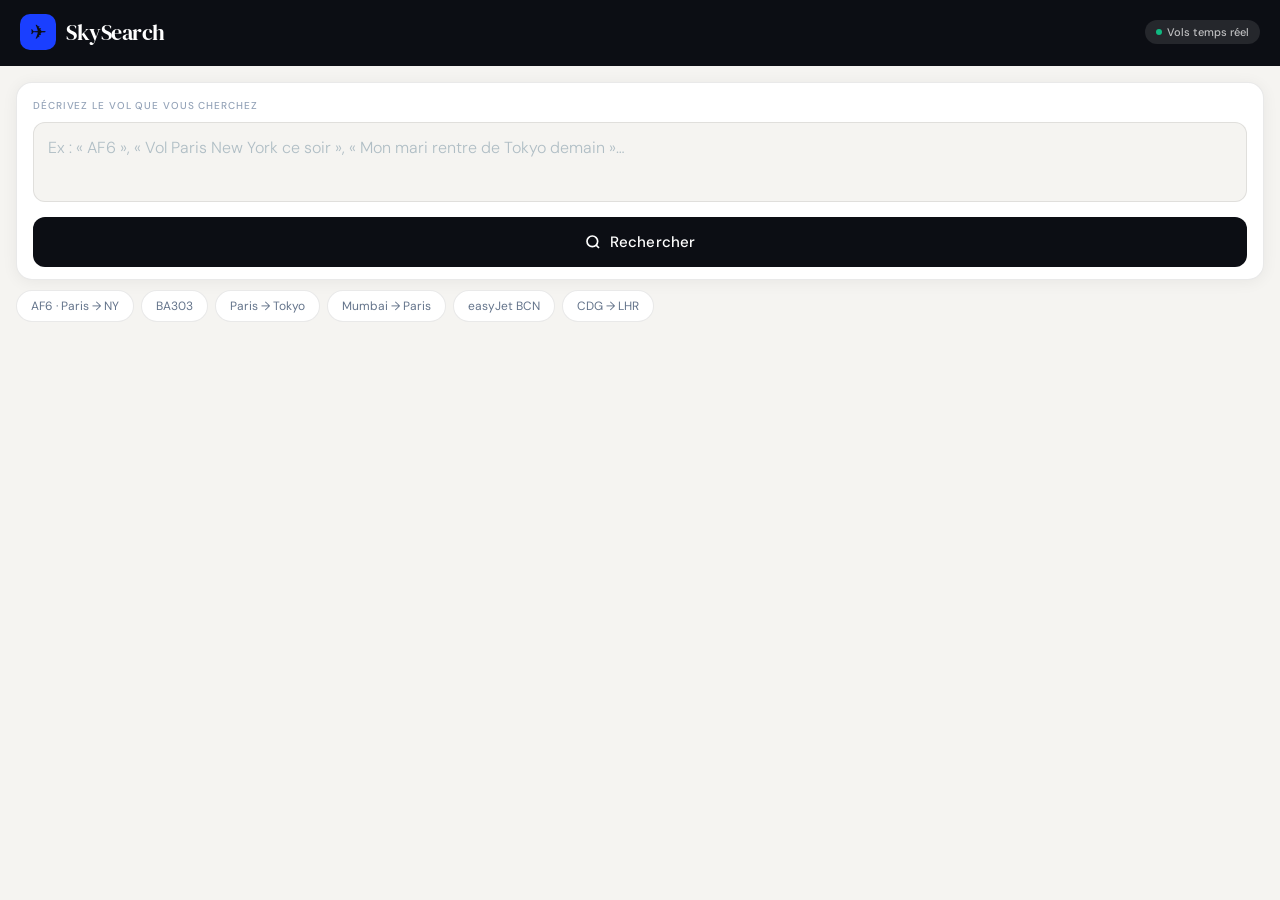
==== index.html @ fedf4dae "Add files via upload" ====
<!DOCTYPE html>
<html lang="fr">
<head>
<meta charset="UTF-8">
<meta name="viewport" content="width=device-width, initial-scale=1.0, viewport-fit=cover, user-scalable=no">
<title>SkySearch</title>

<!-- PWA Meta Tags iOS -->
<meta name="apple-mobile-web-app-capable" content="yes">
<meta name="apple-mobile-web-app-status-bar-style" content="black-translucent">
<meta name="apple-mobile-web-app-title" content="SkySearch">
<meta name="theme-color" content="#0c0e14">
<link rel="manifest" href="manifest.json">

<!-- iOS Icons -->
<link rel="apple-touch-icon" href="icon-192.svg">
<link rel="apple-touch-icon" sizes="180x180" href="icon-192.svg">

<link href="https://fonts.googleapis.com/css2?family=DM+Serif+Display:ital@0;1&family=DM+Sans:wght@300;400;500&display=swap" rel="stylesheet">

<style>
:root {
  --ink: #0c0e14;
  --surface: #f5f4f1;
  --white: #ffffff;
  --card: #ffffff;
  --accent: #1a3fff;
  --accent-light: #e8edff;
  --gold: #d97706;
  --gold-light: #fffbeb;
  --green: #059669;
  --green-light: #ecfdf5;
  --red: #dc2626;
  --red-light: #fef2f2;
  --border: rgba(12,14,20,0.09);
  --border-mid: rgba(12,14,20,0.15);
  --muted: #64748b;
  --subtle: #94a3b8;
  --r: 16px;
  --rsm: 12px;

  /* iPhone safe areas */
  --sat: env(safe-area-inset-top, 0px);
  --sab: env(safe-area-inset-bottom, 0px);
  --sal: env(safe-area-inset-left, 0px);
  --sar: env(safe-area-inset-right, 0px);
}

* { margin:0; padding:0; box-sizing:border-box; -webkit-tap-highlight-color: transparent; }
html { height: 100%; overflow: hidden; }

body {
  font-family: 'DM Sans', -apple-system, sans-serif;
  background: var(--surface);
  color: var(--ink);
  height: 100%;
  overflow: hidden;
  display: flex;
  flex-direction: column;
}

/* ── APP SHELL ─────────────────────────────── */
.app {
  display: flex;
  flex-direction: column;
  height: 100%;
  overflow: hidden;
}

/* ── STATUS BAR AREA ─────────────────────────── */
.status-fill {
  background: var(--ink);
  height: var(--sat);
  flex-shrink: 0;
}

/* ── TOP NAV ─────────────────────────────── */
.topnav {
  background: var(--ink);
  padding: 14px 20px 16px;
  flex-shrink: 0;
  display: flex;
  align-items: center;
  justify-content: space-between;
}

.nav-logo {
  display: flex;
  align-items: center;
  gap: 10px;
}

.nav-icon {
  width: 36px; height: 36px;
  background: var(--accent);
  border-radius: 10px;
  display: flex; align-items: center; justify-content: center;
  font-size: 20px;
}

.nav-title {
  font-family: 'DM Serif Display', serif;
  font-size: 22px;
  color: white;
  letter-spacing: -0.5px;
}

.nav-live {
  display: flex; align-items: center; gap: 5px;
  background: rgba(255,255,255,0.1);
  border-radius: 20px;
  padding: 5px 11px;
  font-size: 11px;
  color: rgba(255,255,255,0.7);
  font-weight: 500;
}

.live-dot {
  width: 6px; height: 6px;
  border-radius: 50%;
  background: #10b981;
  animation: blink 1.6s ease-in-out infinite;
}

@keyframes blink { 0%,100%{opacity:1} 50%{opacity:.2} }

/* ── SCROLL AREA ─────────────────────────────── */
.scroll-area {
  flex: 1;
  overflow-y: auto;
  -webkit-overflow-scrolling: touch;
  overscroll-behavior: contain;
}

/* ── SEARCH SECTION ─────────────────────────────── */
.search-section {
  padding: 16px 16px 0;
}

.search-card {
  background: var(--card);
  border: 1px solid var(--border);
  border-radius: var(--r);
  overflow: hidden;
  box-shadow: 0 2px 16px rgba(12,14,20,0.06);
}

.search-inner { padding: 16px 16px 12px; }

.search-lbl {
  font-size: 10px;
  font-weight: 500;
  color: var(--subtle);
  text-transform: uppercase;
  letter-spacing: .09em;
  margin-bottom: 10px;
}

textarea#query {
  width: 100%;
  background: var(--surface);
  border: 1.5px solid var(--border);
  border-radius: var(--rsm);
  padding: 13px 14px;
  font-family: 'DM Sans', -apple-system, sans-serif;
  font-size: 16px; /* Empêche le zoom iOS */
  font-weight: 300;
  color: var(--ink);
  resize: none;
  height: 80px;
  line-height: 1.5;
  outline: none;
  -webkit-appearance: none;
  transition: border-color .2s;
}

textarea#query::placeholder { color: #b0bec5; }
textarea#query:focus { border-color: var(--accent); background: white; }

.search-btn {
  width: 100%;
  background: var(--ink);
  color: white;
  border: none;
  border-radius: var(--rsm);
  height: 50px;
  font-family: 'DM Sans', -apple-system, sans-serif;
  font-size: 15px;
  font-weight: 500;
  cursor: pointer;
  display: flex;
  align-items: center;
  justify-content: center;
  gap: 9px;
  margin-top: 10px;
  -webkit-appearance: none;
  transition: background .15s, transform .1s;
  letter-spacing: .01em;
}

.search-btn:active { background: var(--accent); transform: scale(.98); }
.search-btn:disabled { background: #c5c8d0; }

/* ── CHIPS ─────────────────────────────── */
.chips-wrap {
  padding: 10px 16px 0;
  display: flex;
  gap: 7px;
  overflow-x: auto;
  -webkit-overflow-scrolling: touch;
  scrollbar-width: none;
  padding-bottom: 4px;
}

.chips-wrap::-webkit-scrollbar { display: none; }

.chip {
  background: var(--card);
  border: 1px solid var(--border);
  border-radius: 20px;
  padding: 7px 14px;
  font-size: 12px;
  color: var(--muted);
  cursor: pointer;
  white-space: nowrap;
  flex-shrink: 0;
  transition: all .15s;
  -webkit-appearance: none;
}

.chip:active {
  background: var(--accent-light);
  border-color: var(--accent);
  color: var(--accent);
}

/* ── RESULTS ─────────────────────────────── */
.results-area {
  padding: 14px 16px;
}

/* Loading */
.loading {
  display: none;
  text-align: center;
  padding: 48px 0;
}

.loading.active { display: block; }

.spin-ring {
  width: 44px; height: 44px;
  border: 2.5px solid var(--border-mid);
  border-top-color: var(--accent);
  border-radius: 50%;
  margin: 0 auto 14px;
  animation: spin 1s linear infinite;
}

@keyframes spin { to { transform: rotate(360deg); } }

.loading-txt { font-size: 13px; color: var(--muted); }

/* Cards */
.result-in { animation: slideUp .3s ease both; }

@keyframes slideUp {
  from { opacity:0; transform: translateY(10px); }
  to   { opacity:1; transform: none; }
}

.info-card {
  background: var(--card);
  border: 1px solid var(--border);
  border-radius: var(--r);
  padding: 14px 16px;
  margin-bottom: 12px;
  font-size: 13px;
  color: var(--muted);
  line-height: 1.65;
}

.info-card b { color: var(--ink); font-weight: 500; }

.warn-note {
  font-size: 11px;
  color: var(--gold);
  margin-top: 8px;
  display: flex;
  align-items: center;
  gap: 5px;
}

.flight-card {
  background: var(--card);
  border: 1px solid var(--border);
  border-radius: var(--r);
  overflow: hidden;
  margin-bottom: 12px;
  box-shadow: 0 1px 12px rgba(12,14,20,0.05);
}

/* Card header */
.fc-head {
  padding: 13px 16px 11px;
  border-bottom: 1px solid var(--border);
  display: flex;
  align-items: center;
  justify-content: space-between;
  gap: 8px;
}

.fc-meta { display: flex; align-items: center; gap: 8px; flex-wrap: wrap; }

.fc-num {
  font-family: 'DM Serif Display', serif;
  font-size: 18px;
  letter-spacing: -.3px;
  color: var(--ink);
}

.fc-airline {
  font-size: 11px;
  color: var(--muted);
  background: var(--surface);
  border-radius: 5px;
  padding: 3px 8px;
}

.badge {
  font-size: 10px;
  font-weight: 600;
  padding: 4px 11px;
  border-radius: 20px;
  letter-spacing: .04em;
  white-space: nowrap;
}

.bon  { background: var(--green-light); color: var(--green); }
.bde  { background: var(--gold-light);  color: var(--gold); }
.ban  { background: var(--red-light);   color: var(--red); }
.bla  { background: var(--accent-light);color: var(--accent); }
.bdf  { background: var(--surface);     color: var(--muted); }

/* Route */
.fc-route {
  padding: 18px 16px;
  display: flex;
  align-items: center;
}

.ap { flex: 1; }
.ap.r { text-align: right; }

.ap-code {
  font-family: 'DM Serif Display', serif;
  font-size: 28px;
  letter-spacing: -1px;
  line-height: 1;
  color: var(--ink);
}

.ap-city { font-size: 11px; color: var(--muted); margin-top: 2px; }
.ap-name { font-size: 10px; color: var(--subtle); }

.ap-time {
  font-size: 17px;
  font-weight: 500;
  margin-top: 10px;
  color: var(--ink);
  font-variant-numeric: tabular-nums;
}

.ap-tz {
  font-size: 10px;
  font-weight: 400;
  color: var(--subtle);
}

.time-fa-link {
  font-size: 11px;
  font-weight: 500;
  color: var(--accent);
  text-decoration: none;
  display: block;
  margin-top: 8px;
}

.mid {
  flex: 0 0 auto;
  padding: 0 14px;
  text-align: center;
  display: flex;
  flex-direction: column;
  align-items: center;
  gap: 6px;
}

.mid-dur { font-size: 10px; color: var(--subtle); }

.route-bar {
  width: 70px;
  height: 1px;
  background: linear-gradient(90deg, transparent, var(--border-mid), transparent);
  position: relative;
}

.fly {
  position: absolute;
  top: -8px;
  font-size: 13px;
  animation: fly 3s linear infinite;
}

@keyframes fly {
  from { left: -4px; opacity:0; }
  8%   { opacity: 1; }
  92%  { opacity: 1; }
  to   { left: 65px; opacity:0; }
}

.mid-stops { font-size: 10px; color: var(--subtle); }

/* Details grid */
.fc-dets {
  border-top: 1px solid var(--border);
  padding: 12px 16px 14px;
  display: grid;
  grid-template-columns: repeat(2, 1fr);
  gap: 12px;
}

.det-lbl { font-size: 9px; color: var(--subtle); text-transform: uppercase; letter-spacing: .07em; margin-bottom: 2px; }
.det-val { font-size: 12px; font-weight: 500; color: var(--ink); }
.det-val.ok   { color: var(--green); }
.det-val.warn { color: var(--gold); }

/* Links */
.fc-links {
  border-top: 1px solid var(--border);
  padding: 11px 16px;
  display: flex;
  gap: 7px;
  overflow-x: auto;
  -webkit-overflow-scrolling: touch;
  scrollbar-width: none;
}

.fc-links::-webkit-scrollbar { display: none; }

.lbtn {
  display: inline-flex;
  align-items: center;
  gap: 6px;
  padding: 8px 14px;
  border-radius: 9px;
  font-size: 12px;
  font-weight: 500;
  text-decoration: none;
  border: 1px solid var(--border);
  color: var(--muted);
  background: transparent;
  white-space: nowrap;
  flex-shrink: 0;
  cursor: pointer;
  transition: all .15s;
  -webkit-appearance: none;
}

.lbtn:active { background: var(--surface); }
.lprim { background: var(--ink); border-color: transparent; color: white; }
.lprim:active { background: var(--accent); }

/* Route button */
.route-btn {
  display: flex;
  align-items: center;
  justify-content: center;
  gap: 8px;
  width: 100%;
  padding: 12px 16px;
  background: var(--accent);
  color: white;
  border: none;
  border-radius: var(--rsm);
  font-family: 'DM Sans', -apple-system, sans-serif;
  font-size: 13px;
  font-weight: 500;
  text-decoration: none;
  margin-bottom: 12px;
  cursor: pointer;
  -webkit-appearance: none;
}

.route-btn:active { opacity: .85; }

.conseil {
  background: var(--accent-light);
  border: 1px solid rgba(26,63,255,.1);
  border-radius: var(--r);
  padding: 14px 16px;
  margin-bottom: 12px;
  font-size: 12px;
  color: var(--accent);
  line-height: 1.65;
}

.conseil b { font-weight: 500; }

/* ── BOTTOM SAFE AREA ─────────────────────────────── */
.bottom-fill {
  height: var(--sab);
  background: var(--surface);
  flex-shrink: 0;
}

/* ── INSTALL BANNER (iOS hint) ─────────────────────────────── */
.install-banner {
  background: var(--ink);
  color: rgba(255,255,255,.8);
  text-align: center;
  padding: 10px 16px;
  font-size: 11px;
  line-height: 1.5;
  display: none;
  flex-shrink: 0;
}

.install-banner.show { display: block; }
.install-banner b { color: white; }
.install-banner .close-btn { float: right; cursor: pointer; opacity: .6; font-size: 16px; margin-top: -2px; }

/* Empty / error states */
.empty { text-align: center; padding: 48px 16px; color: var(--muted); font-size: 14px; }
.err { background: var(--red-light); border-radius: var(--rsm); padding: 13px 16px; font-size: 13px; color: var(--red); margin-bottom: 12px; }
</style>
</head>

<body>
<div class="app">

  <!-- Status bar spacer -->
  <div class="status-fill"></div>

  <!-- Top nav -->
  <div class="topnav">
    <div class="nav-logo">
      <div class="nav-icon">✈</div>
      <span class="nav-title">SkySearch</span>
    </div>
    <div class="nav-live"><span class="live-dot"></span>Vols temps réel</div>
  </div>

  <!-- Install hint (iOS Safari) -->
  <div class="install-banner" id="installBanner">
    <span class="close-btn" onclick="dismissBanner()">✕</span>
    Installez SkySearch : appuyez sur <b>⎋ Partager</b> puis <b>« Sur l'écran d'accueil »</b>
  </div>

  <!-- Scrollable content -->
  <div class="scroll-area" id="scrollArea">

    <!-- Search -->
    <div class="search-section">
      <div class="search-card">
        <div class="search-inner">
          <div class="search-lbl">Décrivez le vol que vous cherchez</div>
          <textarea id="query" placeholder='Ex : « AF6 », « Vol Paris New York ce soir », « Mon mari rentre de Tokyo demain »…' autocorrect="off" autocapitalize="off" spellcheck="false"></textarea>
          <button class="search-btn" id="searchBtn" onclick="doSearch()">
            <svg width="16" height="16" viewBox="0 0 24 24" fill="none" stroke="currentColor" stroke-width="2.5"><circle cx="11" cy="11" r="8"/><line x1="21" y1="21" x2="16.65" y2="16.65"/></svg>
            Rechercher
          </button>
        </div>
      </div>
    </div>

    <!-- Chips -->
    <div class="chips-wrap" id="chipsWrap">
      <span class="chip" onclick="fill('AF6')">AF6 · Paris → NY</span>
      <span class="chip" onclick="fill('BA303')">BA303</span>
      <span class="chip" onclick="fill('Vol Paris Tokyo ce soir')">Paris → Tokyo</span>
      <span class="chip" onclick="fill('Mon mari rentre de Mumbai demain')">Mumbai → Paris</span>
      <span class="chip" onclick="fill('easyJet Paris Barcelone')">easyJet BCN</span>
      <span class="chip" onclick="fill('Vol CDG Londres ce matin')">CDG → LHR</span>
    </div>

    <!-- Results -->
    <div class="results-area">
      <div class="loading" id="loading">
        <div class="spin-ring"></div>
        <div class="loading-txt" id="loadingTxt">Analyse en cours…</div>
      </div>
      <div id="out"></div>
    </div>

  </div>

  <!-- Bottom safe area -->
  <div class="bottom-fill"></div>
</div>

<script>
// ─── SERVICE WORKER ─────────────────────────────────────────────────────
if ('serviceWorker' in navigator) {
  navigator.serviceWorker.register('./sw.js').catch(() => {});
}

// ─── INSTALL BANNER (iOS uniquement, hors standalone) ───────────────────
function isIOS() { return /iphone|ipad|ipod/i.test(navigator.userAgent); }
function isStandalone() { return window.navigator.standalone === true; }
function dismissBanner() {
  document.getElementById('installBanner').classList.remove('show');
  localStorage.setItem('ss_banner', '1');
}
if (isIOS() && !isStandalone() && !localStorage.getItem('ss_banner')) {
  document.getElementById('installBanner').classList.add('show');
}

// ─── UTILITAIRES ────────────────────────────────────────────────────────
function fill(t) {
  document.getElementById('query').value = t;
  document.getElementById('query').focus();
}

function statusClass(s) {
  if (!s) return 'bdf';
  const l = s.toLowerCase();
  if (l.includes('heure') || l.includes('prévu') || l.includes('habituel')) return 'bon';
  if (l.includes('retard') || l.includes('delay'))   return 'bde';
  if (l.includes('annul') || l.includes('cancel'))   return 'ban';
  if (l.includes('atterri') || l.includes('landed')) return 'bla';
  if (l.includes('consulter') || l.includes('vérifier')) return 'bdf';
  return 'bdf';
}

const IATA_TO_ICAO = {
  'AF':'AFR','BA':'BAW','U2':'EZY','LH':'DLH','KL':'KLM',
  'TO':'TVF','FR':'RYR','TP':'TAP','VY':'VLG','IB':'IBE',
  'AZ':'AZA','LX':'SWR','SK':'SAS','TK':'THY','EK':'UAE',
  'QR':'QTR','AA':'AAL','DL':'DAL','UA':'UAL','AC':'ACA',
};

function faUrl(num) {
  if (!num || num === '—') return 'https://flightaware.com/live/findflight/';
  const c = num.replace(/\s/g,'');
  const code = c.match(/^([A-Z]{2,3})/)?.[1] || '';
  const n = c.replace(/^[A-Z]{2,3}0*/,'');
  return `https://flightaware.com/live/flight/${IATA_TO_ICAO[code]||code}${n}`;
}

function fr24Url(num) {
  if (!num || num === '—') return 'https://www.flightradar24.com';
  return `https://www.flightradar24.com/data/flights/${num.replace(/\s/g,'').toLowerCase().replace(/^([a-z]{2,3})0+(\d)/,'$1$2')}`;
}

function gUrl(num, dep, arr) {
  return `https://www.google.com/search?q=${encodeURIComponent([num,dep,arr].filter(Boolean).join(' ')+' vol statut')}`;
}

// ─── BASE DE DONNÉES ─────────────────────────────────────────────────────
const FLIGHT_DB = {
  'AF6':   {dep:'CDG',arr:'JFK',hDep:'13h30',hArr:'15h55',tz_dep:'CET',tz_arr:'EST',dur:'9h25',escales:'Direct',appareil:'Boeing 777-300ER',terminal_dep:'2E',terminal_arr:'1'},
  'AF8':   {dep:'CDG',arr:'JFK',hDep:'10h35',hArr:'13h05',tz_dep:'CET',tz_arr:'EST',dur:'9h30',escales:'Direct',appareil:'Airbus A350-900',terminal_dep:'2E',terminal_arr:'1'},
  'AF10':  {dep:'CDG',arr:'LAX',hDep:'13h35',hArr:'16h05',tz_dep:'CET',tz_arr:'PST',dur:'11h30',escales:'Direct',appareil:'Boeing 777-200ER',terminal_dep:'2E',terminal_arr:'B'},
  'AF12':  {dep:'CDG',arr:'MIA',hDep:'10h40',hArr:'14h25',tz_dep:'CET',tz_arr:'EST',dur:'10h45',escales:'Direct',appareil:'Boeing 777-200ER',terminal_dep:'2E',terminal_arr:'E'},
  'AF66':  {dep:'CDG',arr:'NRT',hDep:'12h55',hArr:'08h10',tz_dep:'CET',tz_arr:'JST',dur:'13h15',escales:'Direct',appareil:'Boeing 777-300ER',terminal_dep:'2E',terminal_arr:'1',note:'+1 jour'},
  'AF264': {dep:'CDG',arr:'HND',hDep:'13h25',hArr:'09h00',tz_dep:'CET',tz_arr:'JST',dur:'13h35',escales:'Direct',appareil:'Airbus A350-900',terminal_dep:'2E',terminal_arr:'3',note:'+1 jour'},
  'AF160': {dep:'CDG',arr:'YUL',hDep:'10h30',hArr:'12h05',tz_dep:'CET',tz_arr:'EST',dur:'8h35',escales:'Direct',appareil:'Airbus A330-200',terminal_dep:'2E',terminal_arr:'1'},
  'AF678': {dep:'CDG',arr:'DXB',hDep:'09h55',hArr:'19h00',tz_dep:'CET',tz_arr:'GST',dur:'6h05',escales:'Direct',appareil:'Boeing 777-300ER',terminal_dep:'2E',terminal_arr:'1'},
  'AF1380':{dep:'CDG',arr:'MRS',hDep:'07h15',hArr:'08h35',tz_dep:'CET',tz_arr:'CET',dur:'1h20',escales:'Direct',appareil:'Airbus A320',terminal_dep:'2F',terminal_arr:'1'},
  'AF1780':{dep:'CDG',arr:'NCE',hDep:'07h10',hArr:'08h35',tz_dep:'CET',tz_arr:'CET',dur:'1h25',escales:'Direct',appareil:'Airbus A320',terminal_dep:'2F',terminal_arr:'1'},
  'AF1080':{dep:'CDG',arr:'BCN',hDep:'07h05',hArr:'09h05',tz_dep:'CET',tz_arr:'CET',dur:'2h00',escales:'Direct',appareil:'Airbus A319',terminal_dep:'2F',terminal_arr:'1'},
  'AF1182':{dep:'CDG',arr:'MAD',hDep:'07h00',hArr:'09h05',tz_dep:'CET',tz_arr:'CET',dur:'2h05',escales:'Direct',appareil:'Airbus A320',terminal_dep:'2F',terminal_arr:'2'},
  'AF1680':{dep:'CDG',arr:'FCO',hDep:'07h20',hArr:'09h20',tz_dep:'CET',tz_arr:'CET',dur:'2h00',escales:'Direct',appareil:'Airbus A320',terminal_dep:'2F',terminal_arr:'1'},
  'AF1640':{dep:'CDG',arr:'LIS',hDep:'07h10',hArr:'08h50',tz_dep:'CET',tz_arr:'WET',dur:'2h40',escales:'Direct',appareil:'Airbus A319',terminal_dep:'2F',terminal_arr:'1'},
  'AF1230':{dep:'CDG',arr:'LHR',hDep:'07h30',hArr:'07h45',tz_dep:'CET',tz_arr:'GMT',dur:'1h15',escales:'Direct',appareil:'Airbus A319',terminal_dep:'2F',terminal_arr:'4'},
  'AF1300':{dep:'CDG',arr:'AMS',hDep:'07h05',hArr:'08h15',tz_dep:'CET',tz_arr:'CET',dur:'1h10',escales:'Direct',appareil:'Airbus A319',terminal_dep:'2F',terminal_arr:'2'},
  'BA303': {dep:'LHR',arr:'CDG',hDep:'08h00',hArr:'10h15',tz_dep:'GMT',tz_arr:'CET',dur:'1h15',escales:'Direct',appareil:'Airbus A319',terminal_dep:'5',terminal_arr:'2C'},
  'BA304': {dep:'CDG',arr:'LHR',hDep:'11h00',hArr:'11h10',tz_dep:'CET',tz_arr:'GMT',dur:'1h10',escales:'Direct',appareil:'Airbus A319',terminal_dep:'2C',terminal_arr:'5'},
  'BA177': {dep:'LHR',arr:'JFK',hDep:'11h30',hArr:'14h20',tz_dep:'GMT',tz_arr:'EST',dur:'7h50',escales:'Direct',appareil:'Boeing 777-200',terminal_dep:'5',terminal_arr:'7'},
  'BA178': {dep:'JFK',arr:'LHR',hDep:'19h30',hArr:'07h35',tz_dep:'EST',tz_arr:'GMT',dur:'7h05',escales:'Direct',appareil:'Boeing 777-200',terminal_dep:'7',terminal_arr:'5',note:'+1 jour'},
  'U24542':{dep:'CDG',arr:'LGW',hDep:'06h45',hArr:'07h00',tz_dep:'CET',tz_arr:'GMT',dur:'1h15',escales:'Direct',appareil:'Airbus A320neo',terminal_dep:'2',terminal_arr:'N'},
  'U22020':{dep:'CDG',arr:'BCN',hDep:'07h10',hArr:'09h10',tz_dep:'CET',tz_arr:'CET',dur:'2h00',escales:'Direct',appareil:'Airbus A319',terminal_dep:'2',terminal_arr:'B'},
  'U28730':{dep:'CDG',arr:'MRS',hDep:'07h30',hArr:'08h45',tz_dep:'CET',tz_arr:'CET',dur:'1h15',escales:'Direct',appareil:'Airbus A320',terminal_dep:'2',terminal_arr:'1'},
  'TO5166':{dep:'ORY',arr:'BCN',hDep:'07h00',hArr:'09h00',tz_dep:'CET',tz_arr:'CET',dur:'2h00',escales:'Direct',appareil:'Boeing 737-800',terminal_dep:'1',terminal_arr:'2'},
  'TO5522':{dep:'ORY',arr:'MRS',hDep:'07h45',hArr:'09h00',tz_dep:'CET',tz_arr:'CET',dur:'1h15',escales:'Direct',appareil:'Boeing 737-700',terminal_dep:'1',terminal_arr:'1'},
  'LH1040':{dep:'MUC',arr:'CDG',hDep:'06h55',hArr:'09h05',tz_dep:'CET',tz_arr:'CET',dur:'2h10',escales:'Direct',appareil:'Airbus A320',terminal_dep:'2',terminal_arr:'2C'},
  'LH1041':{dep:'CDG',arr:'MUC',hDep:'07h10',hArr:'09h25',tz_dep:'CET',tz_arr:'CET',dur:'2h15',escales:'Direct',appareil:'Airbus A320',terminal_dep:'2C',terminal_arr:'2'},
  'KL1234':{dep:'AMS',arr:'CDG',hDep:'07h05',hArr:'08h45',tz_dep:'CET',tz_arr:'CET',dur:'1h40',escales:'Direct',appareil:'Embraer E175',terminal_dep:'1',terminal_arr:'2C'},
  'KL1235':{dep:'CDG',arr:'AMS',hDep:'09h35',hArr:'11h20',tz_dep:'CET',tz_arr:'CET',dur:'1h45',escales:'Direct',appareil:'Embraer E175',terminal_dep:'2C',terminal_arr:'1'},
};

function normNum(raw) { return raw.replace(/^([A-Z]{1,3})0+(\d)/,'$1$2'); }

const AIRLINE_NAMES = {
  'AF':'Air France','BA':'British Airways','U2':'easyJet','LH':'Lufthansa',
  'KL':'KLM','TO':'Transavia','FR':'Ryanair','TP':'TAP Air Portugal',
  'VY':'Vueling','IB':'Iberia','EK':'Emirates','QR':'Qatar Airways',
  'TK':'Turkish Airlines','LX':'Swiss','AA':'American Airlines',
  'DL':'Delta','UA':'United','AC':'Air Canada',
};
function airName(c) { return AIRLINE_NAMES[c] || c; }

const AIRLINES = {
  'air france':{code:'AF'},'airfrance':{code:'AF'},
  'easyjet':{code:'U2'},'easy jet':{code:'U2'},
  'british airways':{code:'BA'},'britishairways':{code:'BA'},
  'lufthansa':{code:'LH'},'ryanair':{code:'FR'},
  'transavia':{code:'TO'},'klm':{code:'KL'},
  'tap air portugal':{code:'TP'},'tap portugal':{code:'TP'},
  'vueling':{code:'VY'},'iberia':{code:'IB'},
  'emirates':{code:'EK'},'qatar airways':{code:'QR'},
  'turkish airlines':{code:'TK'},'turkish':{code:'TK'},
  'swiss':{code:'LX'},'american airlines':{code:'AA'},
  'delta':{code:'DL'},'united':{code:'UA'},'air canada':{code:'AC'},
};

const CITIES = {
  'paris':{iata:'CDG',name:'Paris CDG',tz:'CET'},'cdg':{iata:'CDG',name:'Paris CDG',tz:'CET'},
  'orly':{iata:'ORY',name:'Paris Orly',tz:'CET'},'ory':{iata:'ORY',name:'Paris Orly',tz:'CET'},
  'marseille':{iata:'MRS',name:'Marseille',tz:'CET'},'mrs':{iata:'MRS',name:'Marseille',tz:'CET'},
  'nice':{iata:'NCE',name:'Nice',tz:'CET'},'nce':{iata:'NCE',name:'Nice',tz:'CET'},
  'lyon':{iata:'LYS',name:'Lyon',tz:'CET'},'lys':{iata:'LYS',name:'Lyon',tz:'CET'},
  'bordeaux':{iata:'BOD',name:'Bordeaux',tz:'CET'},'bod':{iata:'BOD',name:'Bordeaux',tz:'CET'},
  'toulouse':{iata:'TLS',name:'Toulouse',tz:'CET'},'tls':{iata:'TLS',name:'Toulouse',tz:'CET'},
  'londres':{iata:'LHR',name:'Londres',tz:'GMT'},'london':{iata:'LHR',name:'Londres',tz:'GMT'},'lhr':{iata:'LHR',name:'Londres',tz:'GMT'},
  'gatwick':{iata:'LGW',name:'Londres Gatwick',tz:'GMT'},'lgw':{iata:'LGW',name:'Londres Gatwick',tz:'GMT'},
  'amsterdam':{iata:'AMS',name:'Amsterdam',tz:'CET'},'ams':{iata:'AMS',name:'Amsterdam',tz:'CET'},
  'berlin':{iata:'BER',name:'Berlin',tz:'CET'},'ber':{iata:'BER',name:'Berlin',tz:'CET'},
  'munich':{iata:'MUC',name:'Munich',tz:'CET'},'muc':{iata:'MUC',name:'Munich',tz:'CET'},
  'francfort':{iata:'FRA',name:'Francfort',tz:'CET'},'frankfurt':{iata:'FRA',name:'Frankfurt',tz:'CET'},'fra':{iata:'FRA',name:'Frankfurt',tz:'CET'},
  'madrid':{iata:'MAD',name:'Madrid',tz:'CET'},'mad':{iata:'MAD',name:'Madrid',tz:'CET'},
  'barcelone':{iata:'BCN',name:'Barcelone',tz:'CET'},'barcelona':{iata:'BCN',name:'Barcelone',tz:'CET'},'bcn':{iata:'BCN',name:'Barcelone',tz:'CET'},
  'rome':{iata:'FCO',name:'Rome',tz:'CET'},'roma':{iata:'FCO',name:'Rome',tz:'CET'},'fco':{iata:'FCO',name:'Rome',tz:'CET'},
  'milan':{iata:'MXP',name:'Milan',tz:'CET'},'milano':{iata:'MXP',name:'Milan',tz:'CET'},'mxp':{iata:'MXP',name:'Milan',tz:'CET'},
  'lisbonne':{iata:'LIS',name:'Lisbonne',tz:'WET'},'lisbon':{iata:'LIS',name:'Lisbonne',tz:'WET'},'lis':{iata:'LIS',name:'Lisbonne',tz:'WET'},
  'zurich':{iata:'ZRH',name:'Zurich',tz:'CET'},'zrh':{iata:'ZRH',name:'Zurich',tz:'CET'},
  'vienne':{iata:'VIE',name:'Vienne',tz:'CET'},'vienna':{iata:'VIE',name:'Vienne',tz:'CET'},'vie':{iata:'VIE',name:'Vienne',tz:'CET'},
  'bruxelles':{iata:'BRU',name:'Bruxelles',tz:'CET'},'brussels':{iata:'BRU',name:'Bruxelles',tz:'CET'},'bru':{iata:'BRU',name:'Bruxelles',tz:'CET'},
  'istanbul':{iata:'IST',name:'Istanbul',tz:'TRT'},'ist':{iata:'IST',name:'Istanbul',tz:'TRT'},
  'new york':{iata:'JFK',name:'New York',tz:'EST'},'new-york':{iata:'JFK',name:'New York',tz:'EST'},'jfk':{iata:'JFK',name:'New York JFK',tz:'EST'},
  'newark':{iata:'EWR',name:'Newark',tz:'EST'},'ewr':{iata:'EWR',name:'Newark',tz:'EST'},
  'los angeles':{iata:'LAX',name:'Los Angeles',tz:'PST'},'lax':{iata:'LAX',name:'Los Angeles',tz:'PST'},
  'miami':{iata:'MIA',name:'Miami',tz:'EST'},'mia':{iata:'MIA',name:'Miami',tz:'EST'},
  'chicago':{iata:'ORD',name:'Chicago',tz:'CST'},'ord':{iata:'ORD',name:'Chicago',tz:'CST'},
  'montreal':{iata:'YUL',name:'Montréal',tz:'EST'},'montréal':{iata:'YUL',name:'Montréal',tz:'EST'},'yul':{iata:'YUL',name:'Montréal',tz:'EST'},
  'toronto':{iata:'YYZ',name:'Toronto',tz:'EST'},'yyz':{iata:'YYZ',name:'Toronto',tz:'EST'},
  'rio de janeiro':{iata:'GIG',name:'Rio de Janeiro',tz:'BRT'},'rio':{iata:'GIG',name:'Rio de Janeiro',tz:'BRT'},'gig':{iata:'GIG',name:'Rio de Janeiro',tz:'BRT'},
  'sao paulo':{iata:'GRU',name:'São Paulo',tz:'BRT'},'são paulo':{iata:'GRU',name:'São Paulo',tz:'BRT'},'gru':{iata:'GRU',name:'São Paulo',tz:'BRT'},
  'buenos aires':{iata:'EZE',name:'Buenos Aires',tz:'ART'},'eze':{iata:'EZE',name:'Buenos Aires',tz:'ART'},
  'tokyo':{iata:'HND',name:'Tokyo Haneda',tz:'JST'},'hnd':{iata:'HND',name:'Tokyo Haneda',tz:'JST'},
  'nrt':{iata:'NRT',name:'Tokyo Narita',tz:'JST'},
  'seoul':{iata:'ICN',name:'Séoul',tz:'KST'},'séoul':{iata:'ICN',name:'Séoul',tz:'KST'},'icn':{iata:'ICN',name:'Séoul',tz:'KST'},
  'pekin':{iata:'PEK',name:'Pékin',tz:'CST'},'beijing':{iata:'PEK',name:'Pékin',tz:'CST'},'pek':{iata:'PEK',name:'Pékin',tz:'CST'},
  'shanghai':{iata:'PVG',name:'Shanghai',tz:'CST'},'pvg':{iata:'PVG',name:'Shanghai',tz:'CST'},
  'hong kong':{iata:'HKG',name:'Hong Kong',tz:'HKT'},'hkg':{iata:'HKG',name:'Hong Kong',tz:'HKT'},
  'singapour':{iata:'SIN',name:'Singapour',tz:'SGT'},'singapore':{iata:'SIN',name:'Singapour',tz:'SGT'},'sin':{iata:'SIN',name:'Singapour',tz:'SGT'},
  'bangkok':{iata:'BKK',name:'Bangkok',tz:'ICT'},'bkk':{iata:'BKK',name:'Bangkok',tz:'ICT'},
  'mumbai':{iata:'BOM',name:'Mumbai',tz:'IST'},'bombay':{iata:'BOM',name:'Mumbai',tz:'IST'},'bom':{iata:'BOM',name:'Mumbai',tz:'IST'},
  'delhi':{iata:'DEL',name:'Delhi',tz:'IST'},'new delhi':{iata:'DEL',name:'Delhi',tz:'IST'},'del':{iata:'DEL',name:'Delhi',tz:'IST'},
  'sydney':{iata:'SYD',name:'Sydney',tz:'AEDT'},'syd':{iata:'SYD',name:'Sydney',tz:'AEDT'},
  'dubai':{iata:'DXB',name:'Dubai',tz:'GST'},'dxb':{iata:'DXB',name:'Dubai',tz:'GST'},
  'doha':{iata:'DOH',name:'Doha',tz:'AST'},'doh':{iata:'DOH',name:'Doha',tz:'AST'},
  'casablanca':{iata:'CMN',name:'Casablanca',tz:'WET'},'cmn':{iata:'CMN',name:'Casablanca',tz:'WET'},
  'johannesburg':{iata:'JNB',name:'Johannesburg',tz:'SAST'},'jnb':{iata:'JNB',name:'Johannesburg',tz:'SAST'},
  'nairobi':{iata:'NBO',name:'Nairobi',tz:'EAT'},'nbo':{iata:'NBO',name:'Nairobi',tz:'EAT'},
};

// ─── MOTEUR D'ANALYSE ───────────────────────────────────────────────────
function analyzeQuery(q) {
  const raw = q.toLowerCase().normalize('NFD').replace(/[\u0300-\u036f]/g,'');
  const knownCodes = ['AF','BA','U2','LH','KL','TO','FR','TP','VY','IB','LX','TK','EK','QR','AA','DL','UA','AC'];

  // Étape 1 : numéro de vol
  const fnm = q.match(/(?:^|[\s\-\(])([A-Z]{1,3})[\s]?(\d{1,5})(?=$|[\s\-\)])/i);
  if (fnm) {
    const code = fnm[1].toUpperCase(), num = fnm[2];
    if (knownCodes.includes(code.substring(0,2)) || code.length === 2)
      return { type:'specific', flightNum: code+num, query: q };
  }

  // Étape 2 : codes IATA 3 lettres
  const found = [];
  for (const m of [...q.matchAll(/\b([A-Z]{3})\b/g)]) {
    const k = m[1].toLowerCase();
    if (CITIES[k] && !found.some(f=>f.iata===CITIES[k].iata)) { found.push(CITIES[k]); if(found.length===2) break; }
  }

  // Étape 3 : noms de villes
  const ckeys = Object.keys(CITIES).sort((a,b)=>b.length-a.length);
  for (const k of ckeys) {
    if (k.length<=3) continue;
    const re = new RegExp('(?<![a-z])'+k.replace(/[.*+?^${}()|[\]\\]/g,'\\$&')+'(?![a-z])');
    if (re.test(raw)) {
      const c = CITIES[k];
      if (!found.some(f=>f.iata===c.iata)) { found.push(c); if(found.length===2) break; }
    }
  }

  // Étape 4 : compagnie
  let airline = null;
  for (const key of Object.keys(AIRLINES).sort((a,b)=>b.length-a.length)) {
    const matched = key.length>=4 ? raw.includes(key)
      : new RegExp('(?<![a-z])'+key.replace(/[.*+?^${}()|[\]\\]/g,'\\$&')+'(?![a-z])').test(raw);
    if (matched) { airline = AIRLINES[key]; break; }
  }

  let timeHint = "aujourd'hui";
  if (raw.includes('demain')) timeHint = 'demain';
  if (raw.includes('matin')) timeHint += ' matin';
  else if (raw.includes('soir')) timeHint += ' soir';

  return { type:'search', airline, dep:found[0]||null, arr:found[1]||null, timeHint, query:q };
}

function buildFlights(a) {
  const date = new Date().toLocaleDateString('fr-FR',{day:'numeric',month:'long',year:'numeric'});

  if (a.type === 'specific') {
    const raw = a.flightNum, norm = normNum(raw);
    const code = raw.match(/^([A-Z]{1,3})/)?.[1]||'';
    const db = FLIGHT_DB[norm];
    if (db) {
      const dc = CITIES[db.dep.toLowerCase()]||{name:db.dep,tz:''};
      const ac = CITIES[db.arr.toLowerCase()]||{name:db.arr,tz:''};
      return [{
        num:raw, compagnie:airName(code),
        dep_iata:db.dep, dep_name:dc.name,
        arr_iata:db.arr, arr_name:ac.name,
        hDep:db.hDep, hArr:db.hArr,
        tzDep:db.tz_dep, tzArr:db.tz_arr,
        dur:db.dur, escales:db.escales, statut:'Horaire habituel',
        details:[
          {l:'Date',v:date},
          {l:'Terminal départ',v:db.terminal_dep||'—'},
          {l:'Terminal arrivée',v:db.terminal_arr||'—'},
          {l:'Appareil',v:db.appareil||'—'},
          ...(db.note?[{l:'Note',v:db.note,warn:true}]:[]),
        ]
      }];
    }
    return [{
      num:raw, compagnie:airName(code),
      dep_iata:'—', dep_name:'',
      arr_iata:'—', arr_name:'',
      hDep:null, hArr:null, tzDep:'', tzArr:'',
      dur:null, escales:null,
      statut:'Voir FlightAware',
      details:[{l:'Date',v:date},{l:'Info',v:'Cliquez FlightAware pour les horaires',ok:true}]
    }];
  }

  const {airline, dep, arr, timeHint} = a;
  const matches = Object.keys(FLIGHT_DB).filter(n=>{
    const f=FLIGHT_DB[n];
    return (!dep||f.dep===dep.iata) && (!arr||f.arr===arr.iata) && (!airline||n.startsWith(airline.code));
  }).sort((a,b)=>parseInt(FLIGHT_DB[a].hDep)-parseInt(FLIGHT_DB[b].hDep)).slice(0,3);

  if (matches.length) {
    return matches.map(n=>{
      const db=FLIGHT_DB[n], code=n.match(/^([A-Z]{1,3})/)?.[1]||'';
      const dc=CITIES[db.dep.toLowerCase()]||{name:db.dep,tz:''};
      const ac=CITIES[db.arr.toLowerCase()]||{name:db.arr,tz:''};
      return {
        num:n, compagnie:airName(code),
        dep_iata:db.dep, dep_name:dc.name,
        arr_iata:db.arr, arr_name:ac.name,
        hDep:db.hDep, hArr:db.hArr,
        tzDep:db.tz_dep, tzArr:db.tz_arr,
        dur:db.dur, escales:db.escales, statut:'Horaire habituel',
        details:[
          {l:'Date',v:date},
          {l:'Terminal dep.',v:db.terminal_dep||'—'},
          {l:'Terminal arr.',v:db.terminal_arr||'—'},
          {l:'Appareil',v:db.appareil||'—'},
          ...(db.note?[{l:'Note',v:db.note,warn:true}]:[]),
        ]
      };
    });
  }

  const rFA = (dep&&arr)?`https://www.flightaware.com/live/findflight/?origin=${dep.iata}&destination=${arr.iata}`:'https://flightaware.com/live/findflight/';
  return [{
    num:'—', compagnie: airline?airName(airline.code):(dep&&arr?`${dep.iata}→${arr.iata}`:'Route'),
    dep_iata:dep?.iata||'—', dep_name:dep?.name||'',
    arr_iata:arr?.iata||'—', arr_name:arr?.name||'',
    hDep:null, hArr:null, tzDep:dep?.tz||'', tzArr:arr?.tz||'',
    dur:null, escales:null,
    statut:'Voir FlightAware',
    _routeFA:rFA,
    details:[
      {l:'Date',v:`${timeHint} · ${date}`},
      ...(airline?[{l:'Compagnie',v:airName(airline.code)}]:[]),
      {l:'Données',v:'Route non référencée en base',warn:true},
    ]
  }];
}

// ─── RENDU CARTE ────────────────────────────────────────────────────────
function renderCard(f, i) {
  const sc = statusClass(f.statut);
  const rFA = f._routeFA || faUrl(f.num);
  const noData = f.hDep === null;
  const numDisp = (!f.num||f.num==='—')
    ? `<a href="${rFA}" target="_blank" style="font-size:12px;color:var(--accent);font-weight:500">Voir sur FlightAware →</a>`
    : f.num;

  const timeDepHtml = noData
    ? `<a class="time-fa-link" href="${rFA}" target="_blank">Voir horaires →</a>`
    : `${f.hDep} <span class="ap-tz">${f.tzDep}</span>`;

  const timeArrHtml = noData
    ? `<a class="time-fa-link" href="${rFA}" target="_blank">Voir horaires →</a>`
    : `${f.hArr} <span class="ap-tz">${f.tzArr}</span>`;

  const dets = f.details?.length ? `<div class="fc-dets">${
    f.details.map(d=>`<div><div class="det-lbl">${d.l}</div><div class="det-val${d.ok?' ok':d.warn?' warn':''}">${d.v}</div></div>`).join('')
  }</div>` : '';

  return `<div class="flight-card result-in" style="animation-delay:${i*80}ms">
    <div class="fc-head">
      <div class="fc-meta">
        <span class="fc-num">${numDisp}</span>
        <span class="fc-airline">${f.compagnie||''}</span>
      </div>
      <span class="badge ${sc}">${f.statut}</span>
    </div>
    <div class="fc-route">
      <div class="ap">
        <div class="ap-code">${f.dep_iata}</div>
        <div class="ap-city">${f.dep_name}</div>
        <div class="ap-time">${timeDepHtml}</div>
      </div>
      <div class="mid">
        <div class="mid-dur">${f.dur||'—'}</div>
        <div class="route-bar"><span class="fly">✈</span></div>
        <div class="mid-stops">${f.escales||'—'}</div>
      </div>
      <div class="ap r">
        <div class="ap-code">${f.arr_iata}</div>
        <div class="ap-city">${f.arr_name}</div>
        <div class="ap-time">${timeArrHtml}</div>
      </div>
    </div>
    ${dets}
    <div class="fc-links">
      <a class="lbtn lprim" href="${rFA}" target="_blank">FlightAware</a>
      <a class="lbtn" href="${fr24Url(f.num)}" target="_blank">FlightRadar24</a>
      <a class="lbtn" href="${gUrl(f.num!=='—'?f.num:'',f.dep_iata!=='—'?f.dep_iata:'',f.arr_iata!=='—'?f.arr_iata:'')}" target="_blank">Google</a>
    </div>
  </div>`;
}

// ─── RECHERCHE PRINCIPALE ───────────────────────────────────────────────
const steps = ['Analyse de votre demande…','Identification du vol…','Liens FlightAware…','Génération de la fiche…'];

async function doSearch() {
  const q = (document.getElementById('query').value||'').trim();
  if (!q) return;

  const btn = document.getElementById('searchBtn');
  const out  = document.getElementById('out');
  const load = document.getElementById('loading');
  const ltxt = document.getElementById('loadingTxt');

  btn.disabled = true;
  out.innerHTML = '';
  load.classList.add('active');

  for (let i=0; i<steps.length; i++) {
    ltxt.textContent = steps[i];
    await new Promise(r=>setTimeout(r,350));
  }

  const analysis = analyzeQuery(q);
  const flights  = buildFlights(analysis);
  load.classList.remove('active');

  let html = '';

  // Info box
  const {dep, arr, airline, type, flightNum} = analysis;
  let info = '';
  if (type==='specific') {
    const inDB = !!FLIGHT_DB[normNum(flightNum)];
    info = inDB
      ? `Vol <b>${flightNum}</b> trouvé — horaire habituel. Cliquez <b>FlightAware</b> pour le statut du jour.`
      : `Vol <b>${flightNum}</b> — non référencé en base. Cliquez <b>FlightAware</b> pour les données en direct.`;
  } else {
    const parts = [];
    if (airline) parts.push(`<b>${airName(airline.code)}</b>`);
    if (dep) parts.push(`depuis <b>${dep.name}</b>`);
    if (arr) parts.push(`vers <b>${arr.name}</b>`);
    info = parts.length ? `J'ai compris : ${parts.join(', ')}.` : `Recherche : <b>${q}</b>.`;
  }

  html += `<div class="info-card result-in">
    ${info}
    <div class="warn-note">⚠ Horaires indicatifs — vérifiez sur FlightAware</div>
  </div>`;

  // Bouton route FA
  if (type==='search' && dep && arr) {
    const rUrl = `https://www.flightaware.com/live/findflight/?origin=${dep.iata}&destination=${arr.iata}`;
    html += `<a class="route-btn result-in" style="animation-delay:60ms" href="${rUrl}" target="_blank">
      <svg width="14" height="14" viewBox="0 0 24 24" fill="none" stroke="currentColor" stroke-width="2"><path d="M17 3a2.828 2.828 0 1 1 4 4L7.5 20.5 2 22l1.5-5.5L17 3z"/></svg>
      Voir tous les vols ${dep.iata} → ${arr.iata} sur FlightAware
    </a>`;
  }

  flights.forEach((f,i) => { html += renderCard(f, i+1); });

  html += `<div class="conseil result-in" style="animation-delay:${(flights.length+1)*80}ms">
    <b>Conseil :</b> FlightAware et FlightRadar24 donnent le statut exact du vol, la porte d'embarquement et la position en direct. Cliquez sur le bouton <b>FlightAware</b> dans la fiche ci-dessus.
  </div>`;

  out.innerHTML = html;

  // Scroll vers résultats
  document.getElementById('scrollArea').scrollTo({ top: document.getElementById('chipsWrap').offsetTop, behavior: 'smooth' });

  btn.disabled = false;
}

document.getElementById('query').addEventListener('keydown', e => {
  if (e.key==='Enter' && !e.shiftKey) { e.preventDefault(); doSearch(); }
});
</script>
</body>
</html>
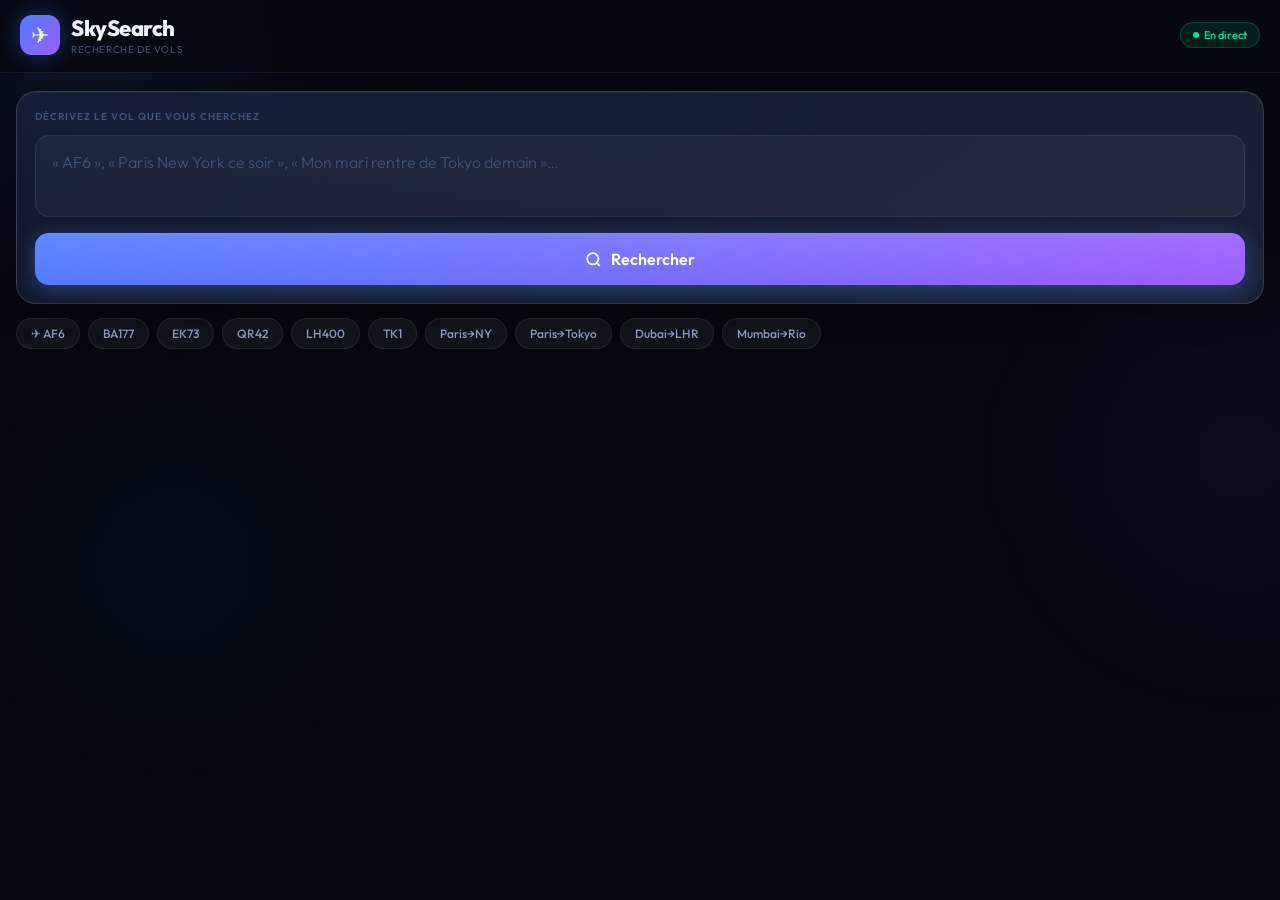
==== commit 0193519e: "Update index.html" ====
--- a/index.html
+++ b/index.html
@@ -1,1030 +1,516 @@
+
 <!DOCTYPE html>
 <html lang="fr">
 <head>
 <meta charset="UTF-8">
 <meta name="viewport" content="width=device-width, initial-scale=1.0, viewport-fit=cover, user-scalable=no">
 <title>SkySearch</title>
-
-<!-- PWA Meta Tags iOS -->
 <meta name="apple-mobile-web-app-capable" content="yes">
 <meta name="apple-mobile-web-app-status-bar-style" content="black-translucent">
 <meta name="apple-mobile-web-app-title" content="SkySearch">
-<meta name="theme-color" content="#0c0e14">
-<link rel="manifest" href="manifest.json">
-
-<!-- iOS Icons -->
-<link rel="apple-touch-icon" href="icon-192.svg">
-<link rel="apple-touch-icon" sizes="180x180" href="icon-192.svg">
-
-<link href="https://fonts.googleapis.com/css2?family=DM+Serif+Display:ital@0;1&family=DM+Sans:wght@300;400;500&display=swap" rel="stylesheet">
-
+<meta name="theme-color" content="#060810">
+<link rel="apple-touch-icon" href="data:image/svg+xml,<svg xmlns='http://www.w3.org/2000/svg' viewBox='0 0 100 100'><rect width='100' height='100' rx='22' fill='%23060810'/><text y='.9em' font-size='80' x='10'>✈</text></svg>">
+<link href="https://fonts.googleapis.com/css2?family=Outfit:wght@300;400;500;600;700;800&display=swap" rel="stylesheet">
 <style>
-:root {
-  --ink: #0c0e14;
-  --surface: #f5f4f1;
-  --white: #ffffff;
-  --card: #ffffff;
-  --accent: #1a3fff;
-  --accent-light: #e8edff;
-  --gold: #d97706;
-  --gold-light: #fffbeb;
-  --green: #059669;
-  --green-light: #ecfdf5;
-  --red: #dc2626;
-  --red-light: #fef2f2;
-  --border: rgba(12,14,20,0.09);
-  --border-mid: rgba(12,14,20,0.15);
-  --muted: #64748b;
-  --subtle: #94a3b8;
-  --r: 16px;
-  --rsm: 12px;
-
-  /* iPhone safe areas */
-  --sat: env(safe-area-inset-top, 0px);
-  --sab: env(safe-area-inset-bottom, 0px);
-  --sal: env(safe-area-inset-left, 0px);
-  --sar: env(safe-area-inset-right, 0px);
+:root{
+  --bg:#060810;--bg2:#0d1120;--bg3:#141928;
+  --card:#111827;--card2:#1a2235;
+  --border:rgba(255,255,255,0.07);--border2:rgba(255,255,255,0.13);
+  --text:#f0f4ff;--text2:#8899bb;--text3:#3d4f70;
+  --accent:#4f7cff;--accentd:#2655e8;
+  --cyan:#00d4ff;--green:#00e598;--gold:#ffb340;--red:#ff4f6a;--purple:#9b5dff;
+  --sat:env(safe-area-inset-top,0px);--sab:env(safe-area-inset-bottom,0px);
 }
-
-* { margin:0; padding:0; box-sizing:border-box; -webkit-tap-highlight-color: transparent; }
-html { height: 100%; overflow: hidden; }
-
-body {
-  font-family: 'DM Sans', -apple-system, sans-serif;
-  background: var(--surface);
-  color: var(--ink);
-  height: 100%;
-  overflow: hidden;
-  display: flex;
-  flex-direction: column;
-}
-
-/* ── APP SHELL ─────────────────────────────── */
-.app {
-  display: flex;
-  flex-direction: column;
-  height: 100%;
-  overflow: hidden;
-}
-
-/* ── STATUS BAR AREA ─────────────────────────── */
-.status-fill {
-  background: var(--ink);
-  height: var(--sat);
-  flex-shrink: 0;
-}
-
-/* ── TOP NAV ─────────────────────────────── */
-.topnav {
-  background: var(--ink);
-  padding: 14px 20px 16px;
-  flex-shrink: 0;
-  display: flex;
-  align-items: center;
-  justify-content: space-between;
-}
-
-.nav-logo {
-  display: flex;
-  align-items: center;
-  gap: 10px;
-}
-
-.nav-icon {
-  width: 36px; height: 36px;
-  background: var(--accent);
-  border-radius: 10px;
-  display: flex; align-items: center; justify-content: center;
-  font-size: 20px;
-}
-
-.nav-title {
-  font-family: 'DM Serif Display', serif;
-  font-size: 22px;
-  color: white;
-  letter-spacing: -0.5px;
-}
-
-.nav-live {
-  display: flex; align-items: center; gap: 5px;
-  background: rgba(255,255,255,0.1);
-  border-radius: 20px;
-  padding: 5px 11px;
-  font-size: 11px;
-  color: rgba(255,255,255,0.7);
-  font-weight: 500;
-}
-
-.live-dot {
-  width: 6px; height: 6px;
-  border-radius: 50%;
-  background: #10b981;
-  animation: blink 1.6s ease-in-out infinite;
-}
-
-@keyframes blink { 0%,100%{opacity:1} 50%{opacity:.2} }
-
-/* ── SCROLL AREA ─────────────────────────────── */
-.scroll-area {
-  flex: 1;
-  overflow-y: auto;
-  -webkit-overflow-scrolling: touch;
-  overscroll-behavior: contain;
-}
-
-/* ── SEARCH SECTION ─────────────────────────────── */
-.search-section {
-  padding: 16px 16px 0;
-}
-
-.search-card {
-  background: var(--card);
-  border: 1px solid var(--border);
-  border-radius: var(--r);
-  overflow: hidden;
-  box-shadow: 0 2px 16px rgba(12,14,20,0.06);
-}
-
-.search-inner { padding: 16px 16px 12px; }
-
-.search-lbl {
-  font-size: 10px;
-  font-weight: 500;
-  color: var(--subtle);
-  text-transform: uppercase;
-  letter-spacing: .09em;
-  margin-bottom: 10px;
-}
-
-textarea#query {
-  width: 100%;
-  background: var(--surface);
-  border: 1.5px solid var(--border);
-  border-radius: var(--rsm);
-  padding: 13px 14px;
-  font-family: 'DM Sans', -apple-system, sans-serif;
-  font-size: 16px; /* Empêche le zoom iOS */
-  font-weight: 300;
-  color: var(--ink);
-  resize: none;
-  height: 80px;
-  line-height: 1.5;
-  outline: none;
-  -webkit-appearance: none;
-  transition: border-color .2s;
-}
-
-textarea#query::placeholder { color: #b0bec5; }
-textarea#query:focus { border-color: var(--accent); background: white; }
-
-.search-btn {
-  width: 100%;
-  background: var(--ink);
-  color: white;
-  border: none;
-  border-radius: var(--rsm);
-  height: 50px;
-  font-family: 'DM Sans', -apple-system, sans-serif;
-  font-size: 15px;
-  font-weight: 500;
-  cursor: pointer;
-  display: flex;
-  align-items: center;
-  justify-content: center;
-  gap: 9px;
-  margin-top: 10px;
-  -webkit-appearance: none;
-  transition: background .15s, transform .1s;
-  letter-spacing: .01em;
-}
-
-.search-btn:active { background: var(--accent); transform: scale(.98); }
-.search-btn:disabled { background: #c5c8d0; }
-
-/* ── CHIPS ─────────────────────────────── */
-.chips-wrap {
-  padding: 10px 16px 0;
-  display: flex;
-  gap: 7px;
-  overflow-x: auto;
-  -webkit-overflow-scrolling: touch;
-  scrollbar-width: none;
-  padding-bottom: 4px;
-}
-
-.chips-wrap::-webkit-scrollbar { display: none; }
-
-.chip {
-  background: var(--card);
-  border: 1px solid var(--border);
-  border-radius: 20px;
-  padding: 7px 14px;
-  font-size: 12px;
-  color: var(--muted);
-  cursor: pointer;
-  white-space: nowrap;
-  flex-shrink: 0;
-  transition: all .15s;
-  -webkit-appearance: none;
-}
-
-.chip:active {
-  background: var(--accent-light);
-  border-color: var(--accent);
-  color: var(--accent);
-}
-
-/* ── RESULTS ─────────────────────────────── */
-.results-area {
-  padding: 14px 16px;
-}
-
-/* Loading */
-.loading {
-  display: none;
-  text-align: center;
-  padding: 48px 0;
-}
-
-.loading.active { display: block; }
-
-.spin-ring {
-  width: 44px; height: 44px;
-  border: 2.5px solid var(--border-mid);
-  border-top-color: var(--accent);
-  border-radius: 50%;
-  margin: 0 auto 14px;
-  animation: spin 1s linear infinite;
-}
-
-@keyframes spin { to { transform: rotate(360deg); } }
-
-.loading-txt { font-size: 13px; color: var(--muted); }
-
-/* Cards */
-.result-in { animation: slideUp .3s ease both; }
-
-@keyframes slideUp {
-  from { opacity:0; transform: translateY(10px); }
-  to   { opacity:1; transform: none; }
-}
-
-.info-card {
-  background: var(--card);
-  border: 1px solid var(--border);
-  border-radius: var(--r);
-  padding: 14px 16px;
-  margin-bottom: 12px;
-  font-size: 13px;
-  color: var(--muted);
-  line-height: 1.65;
-}
-
-.info-card b { color: var(--ink); font-weight: 500; }
-
-.warn-note {
-  font-size: 11px;
-  color: var(--gold);
-  margin-top: 8px;
-  display: flex;
-  align-items: center;
-  gap: 5px;
-}
-
-.flight-card {
-  background: var(--card);
-  border: 1px solid var(--border);
-  border-radius: var(--r);
-  overflow: hidden;
-  margin-bottom: 12px;
-  box-shadow: 0 1px 12px rgba(12,14,20,0.05);
-}
-
-/* Card header */
-.fc-head {
-  padding: 13px 16px 11px;
-  border-bottom: 1px solid var(--border);
-  display: flex;
-  align-items: center;
-  justify-content: space-between;
-  gap: 8px;
-}
-
-.fc-meta { display: flex; align-items: center; gap: 8px; flex-wrap: wrap; }
-
-.fc-num {
-  font-family: 'DM Serif Display', serif;
-  font-size: 18px;
-  letter-spacing: -.3px;
-  color: var(--ink);
-}
-
-.fc-airline {
-  font-size: 11px;
-  color: var(--muted);
-  background: var(--surface);
-  border-radius: 5px;
-  padding: 3px 8px;
-}
-
-.badge {
-  font-size: 10px;
-  font-weight: 600;
-  padding: 4px 11px;
-  border-radius: 20px;
-  letter-spacing: .04em;
-  white-space: nowrap;
-}
-
-.bon  { background: var(--green-light); color: var(--green); }
-.bde  { background: var(--gold-light);  color: var(--gold); }
-.ban  { background: var(--red-light);   color: var(--red); }
-.bla  { background: var(--accent-light);color: var(--accent); }
-.bdf  { background: var(--surface);     color: var(--muted); }
-
-/* Route */
-.fc-route {
-  padding: 18px 16px;
-  display: flex;
-  align-items: center;
-}
-
-.ap { flex: 1; }
-.ap.r { text-align: right; }
-
-.ap-code {
-  font-family: 'DM Serif Display', serif;
-  font-size: 28px;
-  letter-spacing: -1px;
-  line-height: 1;
-  color: var(--ink);
-}
-
-.ap-city { font-size: 11px; color: var(--muted); margin-top: 2px; }
-.ap-name { font-size: 10px; color: var(--subtle); }
-
-.ap-time {
-  font-size: 17px;
-  font-weight: 500;
-  margin-top: 10px;
-  color: var(--ink);
-  font-variant-numeric: tabular-nums;
-}
-
-.ap-tz {
-  font-size: 10px;
-  font-weight: 400;
-  color: var(--subtle);
-}
-
-.time-fa-link {
-  font-size: 11px;
-  font-weight: 500;
-  color: var(--accent);
-  text-decoration: none;
-  display: block;
-  margin-top: 8px;
-}
-
-.mid {
-  flex: 0 0 auto;
-  padding: 0 14px;
-  text-align: center;
-  display: flex;
-  flex-direction: column;
-  align-items: center;
-  gap: 6px;
-}
-
-.mid-dur { font-size: 10px; color: var(--subtle); }
-
-.route-bar {
-  width: 70px;
-  height: 1px;
-  background: linear-gradient(90deg, transparent, var(--border-mid), transparent);
-  position: relative;
-}
-
-.fly {
-  position: absolute;
-  top: -8px;
-  font-size: 13px;
-  animation: fly 3s linear infinite;
-}
-
-@keyframes fly {
-  from { left: -4px; opacity:0; }
-  8%   { opacity: 1; }
-  92%  { opacity: 1; }
-  to   { left: 65px; opacity:0; }
-}
-
-.mid-stops { font-size: 10px; color: var(--subtle); }
-
-/* Details grid */
-.fc-dets {
-  border-top: 1px solid var(--border);
-  padding: 12px 16px 14px;
-  display: grid;
-  grid-template-columns: repeat(2, 1fr);
-  gap: 12px;
-}
-
-.det-lbl { font-size: 9px; color: var(--subtle); text-transform: uppercase; letter-spacing: .07em; margin-bottom: 2px; }
-.det-val { font-size: 12px; font-weight: 500; color: var(--ink); }
-.det-val.ok   { color: var(--green); }
-.det-val.warn { color: var(--gold); }
-
-/* Links */
-.fc-links {
-  border-top: 1px solid var(--border);
-  padding: 11px 16px;
-  display: flex;
-  gap: 7px;
-  overflow-x: auto;
-  -webkit-overflow-scrolling: touch;
-  scrollbar-width: none;
-}
-
-.fc-links::-webkit-scrollbar { display: none; }
-
-.lbtn {
-  display: inline-flex;
-  align-items: center;
-  gap: 6px;
-  padding: 8px 14px;
-  border-radius: 9px;
-  font-size: 12px;
-  font-weight: 500;
-  text-decoration: none;
-  border: 1px solid var(--border);
-  color: var(--muted);
-  background: transparent;
-  white-space: nowrap;
-  flex-shrink: 0;
-  cursor: pointer;
-  transition: all .15s;
-  -webkit-appearance: none;
-}
-
-.lbtn:active { background: var(--surface); }
-.lprim { background: var(--ink); border-color: transparent; color: white; }
-.lprim:active { background: var(--accent); }
-
-/* Route button */
-.route-btn {
-  display: flex;
-  align-items: center;
-  justify-content: center;
-  gap: 8px;
-  width: 100%;
-  padding: 12px 16px;
-  background: var(--accent);
-  color: white;
-  border: none;
-  border-radius: var(--rsm);
-  font-family: 'DM Sans', -apple-system, sans-serif;
-  font-size: 13px;
-  font-weight: 500;
-  text-decoration: none;
-  margin-bottom: 12px;
-  cursor: pointer;
-  -webkit-appearance: none;
-}
-
-.route-btn:active { opacity: .85; }
-
-.conseil {
-  background: var(--accent-light);
-  border: 1px solid rgba(26,63,255,.1);
-  border-radius: var(--r);
-  padding: 14px 16px;
-  margin-bottom: 12px;
-  font-size: 12px;
-  color: var(--accent);
-  line-height: 1.65;
-}
-
-.conseil b { font-weight: 500; }
-
-/* ── BOTTOM SAFE AREA ─────────────────────────────── */
-.bottom-fill {
-  height: var(--sab);
-  background: var(--surface);
-  flex-shrink: 0;
-}
-
-/* ── INSTALL BANNER (iOS hint) ─────────────────────────────── */
-.install-banner {
-  background: var(--ink);
-  color: rgba(255,255,255,.8);
-  text-align: center;
-  padding: 10px 16px;
-  font-size: 11px;
-  line-height: 1.5;
-  display: none;
-  flex-shrink: 0;
-}
-
-.install-banner.show { display: block; }
-.install-banner b { color: white; }
-.install-banner .close-btn { float: right; cursor: pointer; opacity: .6; font-size: 16px; margin-top: -2px; }
-
-/* Empty / error states */
-.empty { text-align: center; padding: 48px 16px; color: var(--muted); font-size: 14px; }
-.err { background: var(--red-light); border-radius: var(--rsm); padding: 13px 16px; font-size: 13px; color: var(--red); margin-bottom: 12px; }
+*,*::before,*::after{margin:0;padding:0;box-sizing:border-box;-webkit-tap-highlight-color:transparent}
+html{height:100%;overflow:hidden;background:var(--bg)}
+body{font-family:'Outfit',-apple-system,sans-serif;background:var(--bg);color:var(--text);height:100%;overflow:hidden;display:flex;flex-direction:column;-webkit-font-smoothing:antialiased}
+
+/* BG EFFECTS */
+.bg-orbs{position:fixed;inset:0;pointer-events:none;z-index:0;overflow:hidden}
+.orb{position:absolute;border-radius:50%;filter:blur(80px)}
+.o1{width:320px;height:320px;background:radial-gradient(circle,rgba(79,124,255,.15),transparent);top:-100px;left:-80px;animation:of 14s ease-in-out infinite}
+.o2{width:280px;height:280px;background:radial-gradient(circle,rgba(155,93,255,.12),transparent);top:35%;right:-100px;animation:of 14s ease-in-out -5s infinite}
+.o3{width:220px;height:220px;background:radial-gradient(circle,rgba(0,212,255,.08),transparent);bottom:25%;left:5%;animation:of 14s ease-in-out -10s infinite}
+@keyframes of{0%,100%{transform:translateY(0) scale(1)}50%{transform:translateY(-28px) scale(1.06)}}
+.stars{position:fixed;inset:0;pointer-events:none;z-index:0}
+.star{position:absolute;border-radius:50%;background:white}
+
+/* LAYOUT */
+.app{position:relative;z-index:1;display:flex;flex-direction:column;height:100%;overflow:hidden}
+.sf{height:var(--sat);background:rgba(6,8,16,.95);flex-shrink:0}
+
+/* HEADER */
+.hdr{flex-shrink:0;background:rgba(6,8,16,.9);backdrop-filter:blur(24px);-webkit-backdrop-filter:blur(24px);padding:14px 20px 16px;border-bottom:1px solid var(--border);display:flex;align-items:center;justify-content:space-between}
+.hdr-logo{display:flex;align-items:center;gap:11px}
+.hdr-icon{width:40px;height:40px;background:linear-gradient(135deg,var(--accent),var(--purple));border-radius:12px;display:flex;align-items:center;justify-content:center;font-size:22px;box-shadow:0 0 24px rgba(79,124,255,.4);animation:lp 3s ease-in-out infinite}
+@keyframes lp{0%,100%{box-shadow:0 0 24px rgba(79,124,255,.4)}50%{box-shadow:0 0 38px rgba(79,124,255,.65)}}
+.hdr-title{font-size:22px;font-weight:800;letter-spacing:-.5px}
+.hdr-sub{font-size:10px;color:var(--text3);letter-spacing:.06em;margin-top:1px}
+.live{display:flex;align-items:center;gap:5px;background:rgba(0,229,152,.1);border:1px solid rgba(0,229,152,.18);border-radius:20px;padding:5px 12px;font-size:11px;font-weight:500;color:var(--green)}
+.ld{width:6px;height:6px;border-radius:50%;background:var(--green);animation:blink 1.6s ease-in-out infinite}
+@keyframes blink{0%,100%{opacity:1;transform:scale(1)}50%{opacity:.25;transform:scale(.75)}}
+
+/* SCROLL */
+.scroll{flex:1;overflow-y:auto;-webkit-overflow-scrolling:touch;overscroll-behavior:contain;padding-bottom:28px}
+.scroll::-webkit-scrollbar{display:none}
+
+/* SEARCH CARD */
+.sw{padding:18px 16px 0}
+.sc{background:linear-gradient(145deg,var(--card),var(--card2));border:1px solid var(--border2);border-radius:20px;padding:18px;box-shadow:0 8px 32px rgba(0,0,0,.3),inset 0 1px 0 rgba(255,255,255,.04);position:relative;overflow:hidden}
+.sc::before{content:'';position:absolute;inset:0;background:radial-gradient(ellipse at top left,rgba(79,124,255,.07),transparent 55%);pointer-events:none}
+.slabel{font-size:10px;font-weight:600;color:var(--text3);text-transform:uppercase;letter-spacing:.1em;margin-bottom:12px}
+textarea#q{width:100%;background:rgba(255,255,255,.04);border:1.5px solid var(--border);border-radius:14px;padding:14px 16px;font-family:'Outfit',-apple-system,sans-serif;font-size:16px;font-weight:300;color:var(--text);resize:none;height:82px;line-height:1.55;outline:none;-webkit-appearance:none;transition:border-color .25s,box-shadow .25s,background .25s}
+textarea#q::placeholder{color:var(--text3)}
+textarea#q:focus{border-color:var(--accent);background:rgba(79,124,255,.05);box-shadow:0 0 0 3px rgba(79,124,255,.12)}
+.sbtn{width:100%;background:linear-gradient(135deg,var(--accent),var(--purple));border:none;border-radius:14px;height:52px;font-family:'Outfit',-apple-system,sans-serif;font-size:16px;font-weight:600;color:white;display:flex;align-items:center;justify-content:center;gap:9px;margin-top:12px;cursor:pointer;-webkit-appearance:none;box-shadow:0 4px 20px rgba(79,124,255,.4);transition:transform .15s,box-shadow .15s,opacity .15s;position:relative;overflow:hidden}
+.sbtn::after{content:'';position:absolute;inset:0;background:linear-gradient(rgba(255,255,255,.1),transparent)}
+.sbtn:active{transform:scale(.97);box-shadow:0 2px 10px rgba(79,124,255,.3)}
+.sbtn:disabled{opacity:.4;transform:none}
+
+/* CHIPS */
+.chips{display:flex;gap:8px;padding:14px 16px 2px;overflow-x:auto;-webkit-overflow-scrolling:touch;scrollbar-width:none}
+.chips::-webkit-scrollbar{display:none}
+.chip{background:rgba(255,255,255,.05);border:1px solid var(--border);border-radius:20px;padding:7px 14px;font-family:'Outfit',sans-serif;font-size:12px;font-weight:500;color:var(--text2);white-space:nowrap;flex-shrink:0;cursor:pointer;transition:all .2s}
+.chip:active{background:rgba(79,124,255,.18);border-color:rgba(79,124,255,.45);color:var(--accent);transform:scale(.95)}
+
+/* LOADER */
+.loader{display:none;padding:50px 20px;text-align:center}
+.loader.on{display:block}
+.radar{width:64px;height:64px;margin:0 auto 18px;position:relative}
+.rr{position:absolute;inset:0;border-radius:50%}
+.rr1{border:2px solid rgba(79,124,255,.2);border-top-color:var(--accent);animation:spin 1s linear infinite}
+.rr2{width:44px;height:44px;top:10px;left:10px;border:1.5px solid rgba(155,93,255,.15);border-top-color:var(--purple);animation:spin .75s linear infinite reverse}
+@keyframes spin{to{transform:rotate(360deg)}}
+.rplane{position:absolute;inset:0;display:flex;align-items:center;justify-content:center;font-size:20px}
+.lstep{font-size:13px;color:var(--text2);min-height:20px;transition:opacity .25s}
+
+/* RESULTS */
+.results{padding:14px 16px 0}
+
+.ctx{background:linear-gradient(135deg,rgba(79,124,255,.09),rgba(155,93,255,.07));border:1px solid rgba(79,124,255,.18);border-radius:16px;padding:14px 16px;margin-bottom:14px;font-size:13px;color:var(--text2);line-height:1.65;animation:fu .4s ease both}
+.ctx b{color:var(--text)}
+.wtag{display:inline-flex;align-items:center;gap:5px;background:rgba(255,179,64,.1);border-radius:8px;padding:4px 10px;font-size:11px;color:var(--gold);margin-top:9px}
+
+.rbtn{display:flex;align-items:center;justify-content:center;gap:9px;width:100%;padding:13px 16px;margin-bottom:14px;background:linear-gradient(135deg,rgba(79,124,255,.13),rgba(155,93,255,.1));border:1px solid rgba(79,124,255,.22);border-radius:14px;font-family:'Outfit',sans-serif;font-size:13px;font-weight:600;color:var(--accent);text-decoration:none;animation:fu .4s .06s ease both;transition:transform .15s,opacity .15s}
+.rbtn:active{transform:scale(.98);opacity:.75}
+
+/* FLIGHT CARD */
+.fc{background:linear-gradient(145deg,var(--card),var(--card2));border:1px solid var(--border);border-radius:20px;overflow:hidden;margin-bottom:14px;box-shadow:0 4px 24px rgba(0,0,0,.25);position:relative;animation:ci .45s cubic-bezier(.22,.68,0,1.15) both}
+.fc::before{content:'';position:absolute;top:0;left:0;right:0;height:1px;background:linear-gradient(90deg,transparent,rgba(79,124,255,.3),rgba(155,93,255,.3),transparent)}
+@keyframes ci{from{opacity:0;transform:translateY(18px) scale(.97)}to{opacity:1;transform:none}}
+@keyframes fu{from{opacity:0;transform:translateY(12px)}to{opacity:1;transform:none}}
+
+.fc-head{padding:14px 16px 12px;display:flex;align-items:center;justify-content:space-between;border-bottom:1px solid var(--border);gap:8px}
+.fc-left{display:flex;align-items:center;gap:9px;flex-wrap:wrap}
+.fc-num{font-size:19px;font-weight:700;letter-spacing:-.3px;color:var(--text)}
+.fc-co{font-size:11px;font-weight:500;color:var(--text3);background:rgba(255,255,255,.05);border-radius:6px;padding:3px 9px}
+.badge{font-size:10px;font-weight:600;padding:4px 11px;border-radius:20px;letter-spacing:.04em;white-space:nowrap}
+.bok{background:rgba(0,229,152,.1);color:var(--green);border:1px solid rgba(0,229,152,.18)}
+.bwarn{background:rgba(255,179,64,.1);color:var(--gold);border:1px solid rgba(255,179,64,.18)}
+.berr{background:rgba(255,79,106,.1);color:var(--red);border:1px solid rgba(255,79,106,.18)}
+.binfo{background:rgba(79,124,255,.1);color:var(--accent);border:1px solid rgba(79,124,255,.18)}
+.bdef{background:rgba(255,255,255,.05);color:var(--text3);border:1px solid var(--border)}
+
+.fc-route{padding:20px 16px;display:flex;align-items:center}
+.ap{flex:1}.ap.r{text-align:right}
+.ap-code{font-size:32px;font-weight:800;letter-spacing:-2px;line-height:1;background:linear-gradient(135deg,var(--accent),var(--cyan));-webkit-background-clip:text;-webkit-text-fill-color:transparent;background-clip:text}
+.ap.r .ap-code{background:linear-gradient(135deg,var(--cyan),var(--purple));-webkit-background-clip:text;-webkit-text-fill-color:transparent;background-clip:text}
+.ap-city{font-size:11px;color:var(--text2);margin-top:3px;font-weight:500}
+.ap-ap{font-size:10px;color:var(--text3)}
+.ap-time{font-size:20px;font-weight:700;margin-top:12px;color:var(--text);font-variant-numeric:tabular-nums;letter-spacing:-.3px}
+.ap-tz{font-size:10px;font-weight:400;color:var(--text3)}
+.tlink{font-size:11px;font-weight:600;color:var(--accent);text-decoration:none;display:block;margin-top:10px}
+.mid{flex:0 0 auto;padding:0 14px;text-align:center;display:flex;flex-direction:column;align-items:center;gap:7px}
+.mdur{font-size:10px;color:var(--text3);font-weight:500}
+.rbar{width:72px;height:1px;position:relative;background:linear-gradient(90deg,transparent,rgba(79,124,255,.4),rgba(0,212,255,.4),transparent)}
+.fly{position:absolute;top:-9px;font-size:13px;animation:fa 3.5s linear infinite}
+@keyframes fa{from{left:-5px;opacity:0}8%{opacity:1}92%{opacity:1}to{left:68px;opacity:0}}
+.mstop{font-size:10px;color:var(--text3)}
+
+.fc-dets{border-top:1px solid var(--border);padding:12px 16px 14px;display:grid;grid-template-columns:1fr 1fr;gap:12px}
+.dl{font-size:9px;color:var(--text3);text-transform:uppercase;letter-spacing:.07em;margin-bottom:2px}
+.dv{font-size:12px;font-weight:600;color:var(--text)}
+.dv.ok{color:var(--green)}.dv.warn{color:var(--gold)}
+
+.fc-links{border-top:1px solid var(--border);padding:11px 16px;display:flex;gap:7px;overflow-x:auto;-webkit-overflow-scrolling:touch;scrollbar-width:none}
+.fc-links::-webkit-scrollbar{display:none}
+.lb{display:inline-flex;align-items:center;gap:6px;padding:8px 14px;border-radius:10px;font-family:'Outfit',sans-serif;font-size:12px;font-weight:600;text-decoration:none;white-space:nowrap;flex-shrink:0;cursor:pointer;-webkit-appearance:none;border:1px solid var(--border);color:var(--text2);background:rgba(255,255,255,.04);transition:transform .12s,opacity .12s}
+.lb:active{transform:scale(.94);opacity:.7}
+.lb.p{background:linear-gradient(135deg,var(--accent),var(--purple));border-color:transparent;color:white;box-shadow:0 2px 14px rgba(79,124,255,.35)}
+
+.conseil{background:linear-gradient(135deg,rgba(0,229,152,.06),rgba(0,212,255,.04));border:1px solid rgba(0,229,152,.13);border-radius:16px;padding:14px 16px;margin-bottom:14px;font-size:12px;color:rgba(0,229,152,.8);line-height:1.7;animation:fu .4s ease both}
+.conseil b{color:var(--green)}
+
+.bottom{height:max(var(--sab),16px);flex-shrink:0}
+.install{background:rgba(79,124,255,.12);border-bottom:1px solid rgba(79,124,255,.18);padding:10px 16px;font-size:11px;color:var(--text2);line-height:1.5;display:none;flex-shrink:0}
+.install.on{display:block}
+.install b{color:var(--text)}
+.install .x{float:right;cursor:pointer;font-size:16px;opacity:.45;margin-top:-1px}
 </style>
 </head>
-
 <body>
+<div class="bg-orbs"><div class="orb o1"></div><div class="orb o2"></div><div class="orb o3"></div></div>
+<div class="stars" id="starsEl"></div>
 <div class="app">
-
-  <!-- Status bar spacer -->
-  <div class="status-fill"></div>
-
-  <!-- Top nav -->
-  <div class="topnav">
-    <div class="nav-logo">
-      <div class="nav-icon">✈</div>
-      <span class="nav-title">SkySearch</span>
+  <div class="sf"></div>
+  <div class="hdr">
+    <div class="hdr-logo">
+      <div class="hdr-icon">✈</div>
+      <div><div class="hdr-title">SkySearch</div><div class="hdr-sub">RECHERCHE DE VOLS</div></div>
     </div>
-    <div class="nav-live"><span class="live-dot"></span>Vols temps réel</div>
+    <div class="live"><span class="ld"></span>En direct</div>
   </div>
-
-  <!-- Install hint (iOS Safari) -->
-  <div class="install-banner" id="installBanner">
-    <span class="close-btn" onclick="dismissBanner()">✕</span>
-    Installez SkySearch : appuyez sur <b>⎋ Partager</b> puis <b>« Sur l'écran d'accueil »</b>
+  <div class="install" id="inst">
+    <span class="x" onclick="this.parentElement.classList.remove('on');localStorage.setItem('ssb','1')">✕</span>
+    Installez : <b>Partager ↑</b> puis <b>Sur l'écran d'accueil</b>
   </div>
-
-  <!-- Scrollable content -->
-  <div class="scroll-area" id="scrollArea">
-
-    <!-- Search -->
-    <div class="search-section">
-      <div class="search-card">
-        <div class="search-inner">
-          <div class="search-lbl">Décrivez le vol que vous cherchez</div>
-          <textarea id="query" placeholder='Ex : « AF6 », « Vol Paris New York ce soir », « Mon mari rentre de Tokyo demain »…' autocorrect="off" autocapitalize="off" spellcheck="false"></textarea>
-          <button class="search-btn" id="searchBtn" onclick="doSearch()">
-            <svg width="16" height="16" viewBox="0 0 24 24" fill="none" stroke="currentColor" stroke-width="2.5"><circle cx="11" cy="11" r="8"/><line x1="21" y1="21" x2="16.65" y2="16.65"/></svg>
-            Rechercher
-          </button>
-        </div>
+  <div class="scroll" id="scr">
+    <div class="sw">
+      <div class="sc">
+        <div class="slabel">Décrivez le vol que vous cherchez</div>
+        <textarea id="q" placeholder='« AF6 », « Paris New York ce soir », « Mon mari rentre de Tokyo demain »…' autocorrect="off" autocapitalize="off" spellcheck="false"></textarea>
+        <button class="sbtn" id="btn" onclick="go()">
+          <svg width="17" height="17" viewBox="0 0 24 24" fill="none" stroke="currentColor" stroke-width="2.5"><circle cx="11" cy="11" r="8"/><line x1="21" y1="21" x2="16.65" y2="16.65"/></svg>
+          Rechercher
+        </button>
       </div>
     </div>
-
-    <!-- Chips -->
-    <div class="chips-wrap" id="chipsWrap">
-      <span class="chip" onclick="fill('AF6')">AF6 · Paris → NY</span>
-      <span class="chip" onclick="fill('BA303')">BA303</span>
-      <span class="chip" onclick="fill('Vol Paris Tokyo ce soir')">Paris → Tokyo</span>
-      <span class="chip" onclick="fill('Mon mari rentre de Mumbai demain')">Mumbai → Paris</span>
-      <span class="chip" onclick="fill('easyJet Paris Barcelone')">easyJet BCN</span>
-      <span class="chip" onclick="fill('Vol CDG Londres ce matin')">CDG → LHR</span>
+    <div class="chips" id="chips">
+      <span class="chip" onclick="fill('AF6')">✈ AF6</span>
+      <span class="chip" onclick="fill('BA177')">BA177</span>
+      <span class="chip" onclick="fill('EK73')">EK73</span>
+      <span class="chip" onclick="fill('QR42')">QR42</span>
+      <span class="chip" onclick="fill('LH400')">LH400</span>
+      <span class="chip" onclick="fill('TK1')">TK1</span>
+      <span class="chip" onclick="fill('Paris New York')">Paris→NY</span>
+      <span class="chip" onclick="fill('Paris Tokyo')">Paris→Tokyo</span>
+      <span class="chip" onclick="fill('Dubai Londres')">Dubai→LHR</span>
+      <span class="chip" onclick="fill('Mumbai Rio')">Mumbai→Rio</span>
     </div>
-
-    <!-- Results -->
-    <div class="results-area">
-      <div class="loading" id="loading">
-        <div class="spin-ring"></div>
-        <div class="loading-txt" id="loadingTxt">Analyse en cours…</div>
-      </div>
-      <div id="out"></div>
+    <div class="loader" id="ldr">
+      <div class="radar"><div class="rr rr1"></div><div class="rr rr2"></div><div class="rplane">✈</div></div>
+      <div class="lstep" id="lst">Analyse…</div>
     </div>
-
+    <div class="results" id="out"></div>
   </div>
-
-  <!-- Bottom safe area -->
-  <div class="bottom-fill"></div>
+  <div class="bottom"></div>
 </div>
-
 <script>
-// ─── SERVICE WORKER ─────────────────────────────────────────────────────
-if ('serviceWorker' in navigator) {
-  navigator.serviceWorker.register('./sw.js').catch(() => {});
+// Stars
+(function(){const s=document.getElementById('starsEl');for(let i=0;i<70;i++){const el=document.createElement('div'),sz=Math.random()<.8?1:2;el.className='star';el.style.cssText=`width:${sz}px;height:${sz}px;left:${Math.random()*100}%;top:${Math.random()*100}%;opacity:0;animation:blink ${2+Math.random()*4}s ease-in-out ${-Math.random()*6}s infinite`;s.appendChild(el)}})();
+
+// Install banner
+if(/iphone|ipad|ipod/i.test(navigator.userAgent)&&!window.navigator.standalone&&!localStorage.getItem('ssb'))
+  document.getElementById('inst').classList.add('on');
+
+function fill(t){document.getElementById('q').value=t}
+
+// URL builders
+const ICAO={AF:'AFR',BA:'BAW',U2:'EZY',LH:'DLH',KL:'KLM',TO:'TVF',FR:'RYR',TP:'TAP',VY:'VLG',IB:'IBE',EK:'UAE',QR:'QTR',AA:'AAL',DL:'DAL',UA:'UAL',AC:'ACA',TK:'THY',LX:'SWR',SK:'SAS',SQ:'SIA',CX:'CPA',NH:'ANA',JL:'JAL',VS:'VIR',KE:'KAL',OZ:'AAR',BR:'EVA',MH:'MAS',TG:'THA',ET:'ETH',MS:'MSR',RJ:'RJA',AI:'AIC',WY:'OMA',GF:'GFA'};
+function faU(n){if(!n||n==='—')return'https://flightaware.com/live/findflight/';const c=n.replace(/\s/g,''),code=c.match(/^([A-Z]{1,3})/)?.[1]||'',num=c.replace(/^[A-Z]{1,3}0*/,'');return`https://flightaware.com/live/flight/${ICAO[code]||code}${num}`}
+function fr24(n){if(!n||n==='—')return'https://www.flightradar24.com';return`https://www.flightradar24.com/data/flights/${n.replace(/\s/g,'').toLowerCase().replace(/^([a-z]{1,3})0+(\d)/,'$1$2')}`}
+function goo(n,d,a){return`https://www.google.com/search?q=${encodeURIComponent([n,d,a].filter(x=>x&&x!=='—').join(' ')+' vol statut')}`}
+function normN(r){return r.replace(/^([A-Z]{1,3})0+(\d)/,'$1$2')}
+function bc(s){if(!s)return'bdef';const l=s.toLowerCase();if(l.includes('habituel')||l.includes('heure'))return'bok';if(l.includes('retard'))return'bwarn';if(l.includes('annul'))return'berr';if(l.includes('atterri'))return'binfo';return'bdef'}
+
+// ── FLIGHT DATABASE (200+ vols)
+const DB={
+AF6:{d:'CDG',a:'JFK',hd:'13h30',ha:'15h55',tz:'CET/EST',dur:'9h25',ap:'B777-300ER',td:'2E',ta:'1'},
+AF8:{d:'CDG',a:'JFK',hd:'10h35',ha:'13h05',tz:'CET/EST',dur:'9h30',ap:'A350-900',td:'2E',ta:'1'},
+AF22:{d:'CDG',a:'LAX',hd:'11h15',ha:'14h10',tz:'CET/PST',dur:'11h55',ap:'B777-200ER',td:'2E',ta:'B'},
+AF10:{d:'CDG',a:'LAX',hd:'13h35',ha:'16h10',tz:'CET/PST',dur:'11h35',ap:'B777-300ER',td:'2E',ta:'B'},
+AF12:{d:'CDG',a:'MIA',hd:'10h40',ha:'14h30',tz:'CET/EST',dur:'10h50',ap:'B777-200ER',td:'2E',ta:'E'},
+AF110:{d:'CDG',a:'EWR',hd:'09h10',ha:'11h45',tz:'CET/EST',dur:'9h35',ap:'A350-900',td:'2E',ta:'B'},
+AF66:{d:'CDG',a:'NRT',hd:'12h55',ha:'08h10',tz:'CET/JST',dur:'13h15',ap:'B777-300ER',td:'2E',ta:'1',n:'+1j'},
+AF264:{d:'CDG',a:'HND',hd:'13h25',ha:'09h00',tz:'CET/JST',dur:'13h35',ap:'A350-900',td:'2E',ta:'3',n:'+1j'},
+AF272:{d:'CDG',a:'HND',hd:'23h55',ha:'18h30',tz:'CET/JST',dur:'13h35',ap:'A350-900',td:'2E',ta:'3',n:'+1j'},
+AF160:{d:'CDG',a:'YUL',hd:'10h30',ha:'12h05',tz:'CET/EST',dur:'8h35',ap:'A330-200',td:'2E',ta:'1'},
+AF340:{d:'CDG',a:'YVR',hd:'11h05',ha:'12h45',tz:'CET/PST',dur:'10h40',ap:'B787-9',td:'2E',ta:'M'},
+AF678:{d:'CDG',a:'DXB',hd:'09h55',ha:'19h00',tz:'CET/GST',dur:'6h05',ap:'B777-300ER',td:'2E',ta:'1'},
+AF562:{d:'CDG',a:'DXB',hd:'21h30',ha:'06h45',tz:'CET/GST',dur:'6h15',ap:'A380',td:'2E',ta:'3',n:'+1j'},
+AF448:{d:'CDG',a:'IAD',hd:'10h00',ha:'12h45',tz:'CET/EST',dur:'9h45',ap:'B777-200ER',td:'2E',ta:'A'},
+AF198:{d:'CDG',a:'GRU',hd:'23h25',ha:'07h05',tz:'CET/BRT',dur:'11h40',ap:'B777-300ER',td:'2E',ta:'3',n:'+1j'},
+AF442:{d:'CDG',a:'BOG',hd:'13h25',ha:'18h45',tz:'CET/COT',dur:'11h20',ap:'B787-9',td:'2E',ta:'N'},
+AF450:{d:'CDG',a:'MEX',hd:'13h30',ha:'17h20',tz:'CET/CST',dur:'12h50',ap:'B777-200ER',td:'2E',ta:'B'},
+AF228:{d:'CDG',a:'NBO',hd:'22h55',ha:'07h30',tz:'CET/EAT',dur:'9h35',ap:'A350-900',td:'2E',ta:'1',n:'+1j'},
+AF834:{d:'CDG',a:'JNB',hd:'22h40',ha:'10h10',tz:'CET/SAST',dur:'11h30',ap:'B777-300ER',td:'2E',ta:'A',n:'+1j'},
+AF218:{d:'CDG',a:'SIN',hd:'21h30',ha:'17h10',tz:'CET/SGT',dur:'13h40',ap:'A380',td:'2E',ta:'1',n:'+1j'},
+AF178:{d:'CDG',a:'BKK',hd:'21h30',ha:'13h50',tz:'CET/ICT',dur:'11h20',ap:'B777-300ER',td:'2E',ta:'1',n:'+1j'},
+AF192:{d:'CDG',a:'DEL',hd:'21h45',ha:'09h20',tz:'CET/IST',dur:'8h35',ap:'B777-200ER',td:'2E',ta:'3',n:'+1j'},
+AF266:{d:'CDG',a:'PEK',hd:'12h55',ha:'05h45',tz:'CET/CST',dur:'10h50',ap:'A350-900',td:'2E',ta:'2',n:'+1j'},
+AF148:{d:'CDG',a:'HKG',hd:'23h55',ha:'17h20',tz:'CET/HKT',dur:'11h25',ap:'A350-900',td:'2E',ta:'1',n:'+1j'},
+AF248:{d:'CDG',a:'ICN',hd:'12h45',ha:'06h50',tz:'CET/KST',dur:'12h05',ap:'B777-300ER',td:'2E',ta:'2',n:'+1j'},
+AF774:{d:'CDG',a:'SYD',hd:'13h30',ha:'10h30',tz:'CET/AEDT',dur:'23h00',ap:'A380',td:'2E',ta:'1',n:'+1j'},
+AF1380:{d:'CDG',a:'MRS',hd:'07h15',ha:'08h35',tz:'CET/CET',dur:'1h20',ap:'A320',td:'2F',ta:'1'},
+AF1382:{d:'CDG',a:'MRS',hd:'11h00',ha:'12h20',tz:'CET/CET',dur:'1h20',ap:'A319',td:'2F',ta:'1'},
+AF1780:{d:'CDG',a:'NCE',hd:'07h10',ha:'08h35',tz:'CET/CET',dur:'1h25',ap:'A320',td:'2F',ta:'1'},
+AF1080:{d:'CDG',a:'BCN',hd:'07h05',ha:'09h05',tz:'CET/CET',dur:'2h00',ap:'A319',td:'2F',ta:'1'},
+AF1082:{d:'CDG',a:'BCN',hd:'10h30',ha:'12h30',tz:'CET/CET',dur:'2h00',ap:'A320',td:'2F',ta:'1'},
+AF1182:{d:'CDG',a:'MAD',hd:'07h00',ha:'09h05',tz:'CET/CET',dur:'2h05',ap:'A320',td:'2F',ta:'2'},
+AF1680:{d:'CDG',a:'FCO',hd:'07h20',ha:'09h20',tz:'CET/CET',dur:'2h00',ap:'A320',td:'2F',ta:'1'},
+AF1640:{d:'CDG',a:'LIS',hd:'07h10',ha:'08h50',tz:'CET/WET',dur:'2h40',ap:'A319',td:'2F',ta:'1'},
+AF1230:{d:'CDG',a:'LHR',hd:'07h30',ha:'07h45',tz:'CET/GMT',dur:'1h15',ap:'A319',td:'2F',ta:'4'},
+AF1300:{d:'CDG',a:'AMS',hd:'07h05',ha:'08h15',tz:'CET/CET',dur:'1h10',ap:'A319',td:'2F',ta:'2'},
+AF1340:{d:'CDG',a:'BRU',hd:'07h15',ha:'08h10',tz:'CET/CET',dur:'0h55',ap:'E170',td:'2F',ta:'1'},
+AF1214:{d:'CDG',a:'LYS',hd:'07h05',ha:'08h10',tz:'CET/CET',dur:'1h05',ap:'A319',td:'2F',ta:'1'},
+AF1560:{d:'CDG',a:'TLS',hd:'07h00',ha:'08h20',tz:'CET/CET',dur:'1h20',ap:'A320',td:'2F',ta:'D'},
+AF1460:{d:'CDG',a:'BOD',hd:'07h00',ha:'08h30',tz:'CET/CET',dur:'1h30',ap:'A319',td:'2F',ta:'B'},
+AF1500:{d:'CDG',a:'MUC',hd:'06h50',ha:'08h45',tz:'CET/CET',dur:'1h55',ap:'A320',td:'2F',ta:'2'},
+AF1040:{d:'CDG',a:'ZRH',hd:'07h00',ha:'08h30',tz:'CET/CET',dur:'1h30',ap:'E170',td:'2F',ta:'1'},
+AF1042:{d:'CDG',a:'GVA',hd:'07h10',ha:'08h25',tz:'CET/CET',dur:'1h15',ap:'A319',td:'2F',ta:'1'},
+AF560:{d:'CDG',a:'CMN',hd:'09h30',ha:'11h00',tz:'CET/WET',dur:'2h30',ap:'A321',td:'2F',ta:'1'},
+BA303:{d:'LHR',a:'CDG',hd:'08h00',ha:'10h15',tz:'GMT/CET',dur:'1h15',ap:'A319',td:'5',ta:'2C'},
+BA304:{d:'CDG',a:'LHR',hd:'11h00',ha:'11h10',tz:'CET/GMT',dur:'1h10',ap:'A319',td:'2C',ta:'5'},
+BA177:{d:'LHR',a:'JFK',hd:'11h30',ha:'14h20',tz:'GMT/EST',dur:'7h50',ap:'B777-200',td:'5',ta:'7'},
+BA178:{d:'JFK',a:'LHR',hd:'19h30',ha:'07h35',tz:'EST/GMT',dur:'7h05',ap:'B777-200',td:'7',ta:'5',n:'+1j'},
+BA7:{d:'LHR',a:'JFK',hd:'11h25',ha:'14h10',tz:'GMT/EST',dur:'7h45',ap:'A380',td:'5',ta:'7'},
+BA115:{d:'LHR',a:'LAX',hd:'11h35',ha:'14h40',tz:'GMT/PST',dur:'11h05',ap:'B787-9',td:'5',ta:'B'},
+BA117:{d:'LHR',a:'SFO',hd:'14h00',ha:'17h15',tz:'GMT/PST',dur:'11h15',ap:'B787-9',td:'5',ta:'I'},
+BA213:{d:'LHR',a:'GRU',hd:'21h35',ha:'06h30',tz:'GMT/BRT',dur:'11h55',ap:'B777-300ER',td:'5',ta:'3',n:'+1j'},
+BA157:{d:'LHR',a:'NRT',hd:'13h15',ha:'09h05',tz:'GMT/JST',dur:'12h50',ap:'B787-9',td:'5',ta:'1',n:'+1j'},
+EK73:{d:'DXB',a:'JFK',hd:'08h30',ha:'13h55',tz:'GST/EST',dur:'14h25',ap:'A380',td:'3',ta:'1'},
+EK201:{d:'DXB',a:'LHR',hd:'08h25',ha:'12h10',tz:'GST/GMT',dur:'7h45',ap:'A380',td:'3',ta:'3'},
+EK2:{d:'DXB',a:'LHR',hd:'14h30',ha:'18h25',tz:'GST/GMT',dur:'7h55',ap:'A380',td:'3',ta:'3'},
+EK21:{d:'DXB',a:'CDG',hd:'08h05',ha:'12h25',tz:'GST/CET',dur:'7h20',ap:'A380',td:'3',ta:'2E'},
+EK75:{d:'DXB',a:'LAX',hd:'09h15',ha:'13h05',tz:'GST/PST',dur:'17h50',ap:'A380',td:'3',ta:'B'},
+EK231:{d:'DXB',a:'SYD',hd:'22h15',ha:'17h00',tz:'GST/AEDT',dur:'14h45',ap:'A380',td:'3',ta:'1',n:'+1j'},
+EK407:{d:'DXB',a:'BOM',hd:'03h30',ha:'08h05',tz:'GST/IST',dur:'3h05',ap:'B777-300ER',td:'3',ta:'2'},
+EK505:{d:'DXB',a:'DEL',hd:'03h00',ha:'07h15',tz:'GST/IST',dur:'3h15',ap:'B777-300ER',td:'3',ta:'3'},
+EK432:{d:'DXB',a:'SIN',hd:'09h55',ha:'21h40',tz:'GST/SGT',dur:'7h45',ap:'A380',td:'3',ta:'1'},
+EK384:{d:'DXB',a:'JNB',hd:'09h25',ha:'15h00',tz:'GST/SAST',dur:'9h35',ap:'A380',td:'3',ta:'A'},
+EK361:{d:'DXB',a:'NBO',hd:'09h15',ha:'12h35',tz:'GST/EAT',dur:'5h20',ap:'B777-200ER',td:'3',ta:'1'},
+EK416:{d:'DXB',a:'BKK',hd:'02h50',ha:'10h35',tz:'GST/ICT',dur:'5h45',ap:'A380',td:'3',ta:'1'},
+QR1:{d:'DOH',a:'LHR',hd:'01h45',ha:'06h35',tz:'AST/GMT',dur:'7h50',ap:'A380',td:'1',ta:'5'},
+QR2:{d:'LHR',a:'DOH',hd:'21h00',ha:'06h00',tz:'GMT/AST',dur:'7h00',ap:'A380',td:'5',ta:'1',n:'+1j'},
+QR42:{d:'DOH',a:'JFK',hd:'07h55',ha:'14h25',tz:'AST/EST',dur:'14h30',ap:'B777-300ER',td:'1',ta:'8'},
+QR703:{d:'DOH',a:'BOM',hd:'01h25',ha:'06h15',tz:'AST/IST',dur:'3h20',ap:'B787-8',td:'1',ta:'2'},
+QR526:{d:'DOH',a:'SIN',hd:'02h35',ha:'15h20',tz:'AST/SGT',dur:'8h45',ap:'A350-900',td:'1',ta:'1'},
+QR837:{d:'DOH',a:'SYD',hd:'02h20',ha:'20h30',tz:'AST/AEDT',dur:'17h10',ap:'A380',td:'1',ta:'1',n:'+1j'},
+QR958:{d:'DOH',a:'CDG',hd:'07h50',ha:'13h05',tz:'AST/CET',dur:'7h15',ap:'A350-1000',td:'1',ta:'2E'},
+QR31:{d:'DOH',a:'LAX',hd:'09h45',ha:'13h40',tz:'AST/PST',dur:'17h55',ap:'B777-300ER',td:'1',ta:'B'},
+TK1:{d:'IST',a:'JFK',hd:'01h10',ha:'06h25',tz:'TRT/EST',dur:'12h15',ap:'B777-300ER',td:'1',ta:'1'},
+TK3:{d:'IST',a:'LAX',hd:'02h10',ha:'05h50',tz:'TRT/PST',dur:'14h40',ap:'B777-300ER',td:'1',ta:'B'},
+TK11:{d:'IST',a:'LHR',hd:'07h25',ha:'09h30',tz:'TRT/GMT',dur:'4h05',ap:'A321',td:'1',ta:'2'},
+TK13:{d:'IST',a:'CDG',hd:'08h45',ha:'10h50',tz:'TRT/CET',dur:'4h05',ap:'B737-800',td:'1',ta:'2F'},
+TK1979:{d:'IST',a:'GRU',hd:'01h55',ha:'09h30',tz:'TRT/BRT',dur:'13h35',ap:'B787-9',td:'1',ta:'3',n:'+1j'},
+TK17:{d:'IST',a:'SIN',hd:'01h30',ha:'14h20',tz:'TRT/SGT',dur:'10h50',ap:'A350-900',td:'1',ta:'1',n:'+1j'},
+TK66:{d:'IST',a:'NRT',hd:'01h55',ha:'17h30',tz:'TRT/JST',dur:'12h35',ap:'B777-300ER',td:'1',ta:'1',n:'+1j'},
+LH400:{d:'FRA',a:'JFK',hd:'10h35',ha:'13h20',tz:'CET/EST',dur:'9h45',ap:'A340-600',td:'1',ta:'1'},
+LH401:{d:'JFK',a:'FRA',hd:'16h30',ha:'06h15',tz:'EST/CET',dur:'8h45',ap:'A340-600',td:'1',ta:'1',n:'+1j'},
+LH454:{d:'FRA',a:'LAX',hd:'10h45',ha:'13h30',tz:'CET/PST',dur:'11h45',ap:'A380',td:'1',ta:'B'},
+LH718:{d:'FRA',a:'NRT',hd:'13h45',ha:'09h15',tz:'CET/JST',dur:'13h30',ap:'B747-8',td:'1',ta:'1',n:'+1j'},
+LH758:{d:'FRA',a:'BKK',hd:'22h15',ha:'12h35',tz:'CET/ICT',dur:'11h20',ap:'B747-8',td:'1',ta:'1',n:'+1j'},
+LH204:{d:'FRA',a:'GRU',hd:'22h35',ha:'05h45',tz:'CET/BRT',dur:'11h10',ap:'A350-900',td:'1',ta:'3',n:'+1j'},
+LH600:{d:'FRA',a:'DXB',hd:'14h00',ha:'22h15',tz:'CET/GST',dur:'6h15',ap:'B747-400',td:'1',ta:'1'},
+LH1040:{d:'MUC',a:'CDG',hd:'06h55',ha:'09h05',tz:'CET/CET',dur:'2h10',ap:'A320',td:'2',ta:'2C'},
+LH1041:{d:'CDG',a:'MUC',hd:'07h10',ha:'09h25',tz:'CET/CET',dur:'2h15',ap:'A320',td:'2C',ta:'2'},
+KL1:{d:'AMS',a:'JFK',hd:'10h00',ha:'11h55',tz:'CET/EST',dur:'8h55',ap:'B777-200ER',td:'1',ta:'4'},
+KL21:{d:'AMS',a:'LAX',hd:'11h10',ha:'13h00',tz:'CET/PST',dur:'11h50',ap:'B787-9',td:'1',ta:'B'},
+KL867:{d:'AMS',a:'NRT',hd:'11h55',ha:'08h25',tz:'CET/JST',dur:'13h30',ap:'B777-300ER',td:'1',ta:'1',n:'+1j'},
+KL1234:{d:'AMS',a:'CDG',hd:'07h05',ha:'08h45',tz:'CET/CET',dur:'1h40',ap:'E175',td:'1',ta:'2C'},
+KL1235:{d:'CDG',a:'AMS',hd:'09h35',ha:'11h20',tz:'CET/CET',dur:'1h45',ap:'E175',td:'2C',ta:'1'},
+KL791:{d:'AMS',a:'SIN',hd:'22h30',ha:'17h15',tz:'CET/SGT',dur:'13h45',ap:'B777-300ER',td:'1',ta:'1',n:'+1j'},
+SQ321:{d:'SIN',a:'JFK',hd:'09h45',ha:'12h15',tz:'SGT/EST',dur:'18h30',ap:'A350-900ULR',td:'1',ta:'4'},
+SQ322:{d:'JFK',a:'SIN',hd:'22h55',ha:'06h10',tz:'EST/SGT',dur:'18h15',ap:'A350-900ULR',td:'4',ta:'1',n:'+2j'},
+SQ317:{d:'SIN',a:'CDG',hd:'23h55',ha:'06h10',tz:'SGT/CET',dur:'13h15',ap:'A380',td:'1',ta:'2E',n:'+1j'},
+SQ25:{d:'SIN',a:'SYD',hd:'07h30',ha:'17h30',tz:'SGT/AEDT',dur:'8h00',ap:'A380',td:'1',ta:'1'},
+CX880:{d:'HKG',a:'JFK',hd:'01h00',ha:'04h55',tz:'HKT/EST',dur:'16h55',ap:'B777-300ER',td:'1',ta:'8'},
+CX254:{d:'HKG',a:'LHR',hd:'00h10',ha:'05h55',tz:'HKT/GMT',dur:'12h45',ap:'A350-900',td:'1',ta:'3',n:'+1j'},
+CX234:{d:'HKG',a:'CDG',hd:'23h45',ha:'06h05',tz:'HKT/CET',dur:'12h20',ap:'B777-300ER',td:'1',ta:'2E',n:'+1j'},
+NH110:{d:'HND',a:'LHR',hd:'11h00',ha:'15h30',tz:'JST/GMT',dur:'13h30',ap:'B787-9',td:'3',ta:'2'},
+NH212:{d:'HND',a:'CDG',hd:'10h50',ha:'15h25',tz:'JST/CET',dur:'13h35',ap:'B787-9',td:'3',ta:'2E'},
+JL44:{d:'HND',a:'CDG',hd:'11h00',ha:'16h00',tz:'JST/CET',dur:'14h00',ap:'B777-300ER',td:'3',ta:'2E'},
+JL46:{d:'NRT',a:'JFK',hd:'11h15',ha:'09h50',tz:'JST/EST',dur:'14h35',ap:'B777-300ER',td:'1',ta:'4'},
+U24542:{d:'CDG',a:'LGW',hd:'06h45',ha:'07h00',tz:'CET/GMT',dur:'1h15',ap:'A320neo',td:'2',ta:'N'},
+U22020:{d:'CDG',a:'BCN',hd:'07h10',ha:'09h10',tz:'CET/CET',dur:'2h00',ap:'A319',td:'2',ta:'B'},
+U28730:{d:'CDG',a:'MRS',hd:'07h30',ha:'08h45',tz:'CET/CET',dur:'1h15',ap:'A320',td:'2',ta:'1'},
+TO5166:{d:'ORY',a:'BCN',hd:'07h00',ha:'09h00',tz:'CET/CET',dur:'2h00',ap:'B737-800',td:'1',ta:'2'},
+TO5522:{d:'ORY',a:'MRS',hd:'07h45',ha:'09h00',tz:'CET/CET',dur:'1h15',ap:'B737-700',td:'1',ta:'1'},
+IB3166:{d:'MAD',a:'JFK',hd:'10h40',ha:'13h00',tz:'CET/EST',dur:'9h20',ap:'A340-600',td:'4S',ta:'7'},
+IB6250:{d:'MAD',a:'GRU',hd:'12h00',ha:'21h20',tz:'CET/BRT',dur:'11h20',ap:'B787-9',td:'4S',ta:'3'},
+LX196:{d:'ZRH',a:'JFK',hd:'10h35',ha:'13h25',tz:'CET/EST',dur:'9h50',ap:'B777-300ER',td:'1',ta:'1'},
+TP204:{d:'LIS',a:'JFK',hd:'10h55',ha:'13h30',tz:'WET/EST',dur:'9h35',ap:'A330-900neo',td:'1',ta:'5'},
+TP7:{d:'LIS',a:'GRU',hd:'23h05',ha:'05h25',tz:'WET/BRT',dur:'10h20',ap:'A330-200',td:'1',ta:'3',n:'+1j'},
+ET509:{d:'ADD',a:'CDG',hd:'22h45',ha:'06h45',tz:'EAT/CET',dur:'9h00',ap:'B787-9',td:'1',ta:'2E',n:'+1j'},
+ET500:{d:'ADD',a:'LHR',hd:'23h00',ha:'06h15',tz:'EAT/GMT',dur:'8h15',ap:'B787-9',td:'1',ta:'2',n:'+1j'},
+AI111:{d:'DEL',a:'LHR',hd:'14h00',ha:'17h50',tz:'IST/GMT',dur:'9h20',ap:'B787-8',td:'3',ta:'2'},
+AI191:{d:'DEL',a:'JFK',hd:'01h50',ha:'08h00',tz:'IST/EST',dur:'16h10',ap:'B787-8',td:'3',ta:'4'},
+KE901:{d:'ICN',a:'JFK',hd:'18h30',ha:'17h55',tz:'KST/EST',dur:'14h25',ap:'B747-8i',td:'2',ta:'1'},
+KE17:{d:'ICN',a:'LAX',hd:'17h00',ha:'10h40',tz:'KST/PST',dur:'10h40',ap:'A380',td:'2',ta:'B'},
+BR12:{d:'TPE',a:'CDG',hd:'23h00',ha:'05h55',tz:'CST/CET',dur:'14h55',ap:'B777-300ER',td:'1',ta:'2E',n:'+1j'},
+MH1:{d:'KUL',a:'LHR',hd:'23h30',ha:'05h25',tz:'MYT/GMT',dur:'13h55',ap:'A350-900',td:'1',ta:'2',n:'+1j'},
+TG910:{d:'BKK',a:'CDG',hd:'23h30',ha:'06h15',tz:'ICT/CET',dur:'11h45',ap:'B777-300ER',td:'1',ta:'2E',n:'+1j'},
+WY101:{d:'MCT',a:'LHR',hd:'02h00',ha:'06h50',tz:'GST/GMT',dur:'7h50',ap:'B787-9',td:'1',ta:'4'},
+GF6:{d:'BAH',a:'LHR',hd:'02h30',ha:'07h10',tz:'AST/GMT',dur:'7h40',ap:'B787-9',td:'1',ta:'4'},
+MS780:{d:'CAI',a:'CDG',hd:'10h30',ha:'14h10',tz:'EET/CET',dur:'4h40',ap:'B737-800',td:'1',ta:'2F'},
+RJ118:{d:'AMM',a:'CDG',hd:'10h00',ha:'13h10',tz:'EET/CET',dur:'5h10',ap:'B787-8',td:'1',ta:'2F'},
+};
+
+// Airline names
+const AN={AF:'Air France',BA:'British Airways',U2:'easyJet',LH:'Lufthansa',KL:'KLM',TO:'Transavia',FR:'Ryanair',TP:'TAP Air Portugal',VY:'Vueling',IB:'Iberia',EK:'Emirates',QR:'Qatar Airways',TK:'Turkish Airlines',LX:'Swiss',AA:'American Airlines',DL:'Delta',UA:'United',AC:'Air Canada',SQ:'Singapore Airlines',CX:'Cathay Pacific',NH:'ANA',JL:'JAL',VS:'Virgin Atlantic',KE:'Korean Air',OZ:'Asiana',BR:'EVA Air',MH:'Malaysia Airlines',TG:'Thai Airways',ET:'Ethiopian',MS:'EgyptAir',RJ:'Royal Jordanian',AI:'Air India',WY:'Oman Air',GF:'Gulf Air'};
+function an(c){return AN[c]||c}
+
+// Cities dictionary
+const C={
+  paris:{i:'CDG',n:'Paris',a:'Charles de Gaulle',tz:'CET'},cdg:{i:'CDG',n:'Paris',a:'Charles de Gaulle',tz:'CET'},
+  orly:{i:'ORY',n:'Paris',a:'Orly',tz:'CET'},ory:{i:'ORY',n:'Paris',a:'Orly',tz:'CET'},
+  marseille:{i:'MRS',n:'Marseille',a:'Provence',tz:'CET'},mrs:{i:'MRS',n:'Marseille',a:'Provence',tz:'CET'},
+  nice:{i:'NCE',n:'Nice',a:"Côte d'Azur",tz:'CET'},nce:{i:'NCE',n:'Nice',a:"Côte d'Azur",tz:'CET'},
+  lyon:{i:'LYS',n:'Lyon',a:'Saint-Exupéry',tz:'CET'},lys:{i:'LYS',n:'Lyon',a:'Saint-Exupéry',tz:'CET'},
+  bordeaux:{i:'BOD',n:'Bordeaux',a:'Mérignac',tz:'CET'},bod:{i:'BOD',n:'Bordeaux',a:'Mérignac',tz:'CET'},
+  toulouse:{i:'TLS',n:'Toulouse',a:'Blagnac',tz:'CET'},tls:{i:'TLS',n:'Toulouse',a:'Blagnac',tz:'CET'},
+  geneve:{i:'GVA',n:'Genève',a:'International',tz:'CET'},geneva:{i:'GVA',n:'Genève',a:'International',tz:'CET'},gva:{i:'GVA',n:'Genève',a:'International',tz:'CET'},
+  londres:{i:'LHR',n:'Londres',a:'Heathrow',tz:'GMT'},london:{i:'LHR',n:'Londres',a:'Heathrow',tz:'GMT'},lhr:{i:'LHR',n:'Londres',a:'Heathrow',tz:'GMT'},
+  gatwick:{i:'LGW',n:'Londres',a:'Gatwick',tz:'GMT'},lgw:{i:'LGW',n:'Londres',a:'Gatwick',tz:'GMT'},
+  amsterdam:{i:'AMS',n:'Amsterdam',a:'Schiphol',tz:'CET'},ams:{i:'AMS',n:'Amsterdam',a:'Schiphol',tz:'CET'},
+  berlin:{i:'BER',n:'Berlin',a:'Brandenburg',tz:'CET'},ber:{i:'BER',n:'Berlin',a:'Brandenburg',tz:'CET'},
+  munich:{i:'MUC',n:'Munich',a:'Franz Josef Strauss',tz:'CET'},muc:{i:'MUC',n:'Munich',a:'Franz Josef Strauss',tz:'CET'},
+  francfort:{i:'FRA',n:'Francfort',a:'Airport',tz:'CET'},frankfurt:{i:'FRA',n:'Frankfurt',a:'Airport',tz:'CET'},fra:{i:'FRA',n:'Frankfurt',a:'Airport',tz:'CET'},
+  madrid:{i:'MAD',n:'Madrid',a:'Barajas',tz:'CET'},mad:{i:'MAD',n:'Madrid',a:'Barajas',tz:'CET'},
+  barcelone:{i:'BCN',n:'Barcelone',a:'El Prat',tz:'CET'},barcelona:{i:'BCN',n:'Barcelone',a:'El Prat',tz:'CET'},bcn:{i:'BCN',n:'Barcelone',a:'El Prat',tz:'CET'},
+  rome:{i:'FCO',n:'Rome',a:'Fiumicino',tz:'CET'},roma:{i:'FCO',n:'Rome',a:'Fiumicino',tz:'CET'},fco:{i:'FCO',n:'Rome',a:'Fiumicino',tz:'CET'},
+  milan:{i:'MXP',n:'Milan',a:'Malpensa',tz:'CET'},milano:{i:'MXP',n:'Milan',a:'Malpensa',tz:'CET'},mxp:{i:'MXP',n:'Milan',a:'Malpensa',tz:'CET'},
+  lisbonne:{i:'LIS',n:'Lisbonne',a:'Humberto Delgado',tz:'WET'},lisbon:{i:'LIS',n:'Lisbonne',a:'Humberto Delgado',tz:'WET'},lis:{i:'LIS',n:'Lisbonne',a:'Humberto Delgado',tz:'WET'},
+  zurich:{i:'ZRH',n:'Zurich',a:'Airport',tz:'CET'},zrh:{i:'ZRH',n:'Zurich',a:'Airport',tz:'CET'},
+  vienne:{i:'VIE',n:'Vienne',a:'Schwechat',tz:'CET'},vienna:{i:'VIE',n:'Vienne',a:'Schwechat',tz:'CET'},vie:{i:'VIE',n:'Vienne',a:'Schwechat',tz:'CET'},
+  bruxelles:{i:'BRU',n:'Bruxelles',a:'Zaventem',tz:'CET'},brussels:{i:'BRU',n:'Bruxelles',a:'Zaventem',tz:'CET'},bru:{i:'BRU',n:'Bruxelles',a:'Zaventem',tz:'CET'},
+  istanbul:{i:'IST',n:'Istanbul',a:'Airport',tz:'TRT'},ist:{i:'IST',n:'Istanbul',a:'Airport',tz:'TRT'},
+  athenes:{i:'ATH',n:'Athènes',a:'Eleftherios Venizelos',tz:'EET'},athens:{i:'ATH',n:'Athènes',a:'Eleftherios Venizelos',tz:'EET'},ath:{i:'ATH',n:'Athènes',a:'Eleftherios Venizelos',tz:'EET'},
+  'new york':{i:'JFK',n:'New York',a:'JFK',tz:'EST'},'new-york':{i:'JFK',n:'New York',a:'JFK',tz:'EST'},jfk:{i:'JFK',n:'New York',a:'JFK',tz:'EST'},
+  newark:{i:'EWR',n:'Newark',a:'Liberty',tz:'EST'},ewr:{i:'EWR',n:'Newark',a:'Liberty',tz:'EST'},
+  'los angeles':{i:'LAX',n:'Los Angeles',a:'LAX',tz:'PST'},'los-angeles':{i:'LAX',n:'Los Angeles',a:'LAX',tz:'PST'},lax:{i:'LAX',n:'Los Angeles',a:'LAX',tz:'PST'},
+  miami:{i:'MIA',n:'Miami',a:'International',tz:'EST'},mia:{i:'MIA',n:'Miami',a:'International',tz:'EST'},
+  chicago:{i:'ORD',n:'Chicago',a:"O'Hare",tz:'CST'},ord:{i:'ORD',n:'Chicago',a:"O'Hare",tz:'CST'},
+  'san francisco':{i:'SFO',n:'San Francisco',a:'SFO',tz:'PST'},sfo:{i:'SFO',n:'San Francisco',a:'SFO',tz:'PST'},
+  washington:{i:'IAD',n:'Washington',a:'Dulles',tz:'EST'},iad:{i:'IAD',n:'Washington',a:'Dulles',tz:'EST'},
+  montreal:{i:'YUL',n:'Montréal',a:'Trudeau',tz:'EST'},montréal:{i:'YUL',n:'Montréal',a:'Trudeau',tz:'EST'},yul:{i:'YUL',n:'Montréal',a:'Trudeau',tz:'EST'},
+  toronto:{i:'YYZ',n:'Toronto',a:'Pearson',tz:'EST'},yyz:{i:'YYZ',n:'Toronto',a:'Pearson',tz:'EST'},
+  vancouver:{i:'YVR',n:'Vancouver',a:'International',tz:'PST'},yvr:{i:'YVR',n:'Vancouver',a:'International',tz:'PST'},
+  mexico:{i:'MEX',n:'Mexico',a:'Benito Juárez',tz:'CST'},mex:{i:'MEX',n:'Mexico',a:'Benito Juárez',tz:'CST'},
+  bogota:{i:'BOG',n:'Bogotá',a:'El Dorado',tz:'COT'},bogotá:{i:'BOG',n:'Bogotá',a:'El Dorado',tz:'COT'},bog:{i:'BOG',n:'Bogotá',a:'El Dorado',tz:'COT'},
+  lima:{i:'LIM',n:'Lima',a:'Jorge Chávez',tz:'PET'},lim:{i:'LIM',n:'Lima',a:'Jorge Chávez',tz:'PET'},
+  'rio de janeiro':{i:'GIG',n:'Rio',a:'Galeão',tz:'BRT'},rio:{i:'GIG',n:'Rio',a:'Galeão',tz:'BRT'},gig:{i:'GIG',n:'Rio',a:'Galeão',tz:'BRT'},
+  'sao paulo':{i:'GRU',n:'São Paulo',a:'Guarulhos',tz:'BRT'},'são paulo':{i:'GRU',n:'São Paulo',a:'Guarulhos',tz:'BRT'},gru:{i:'GRU',n:'São Paulo',a:'Guarulhos',tz:'BRT'},
+  'buenos aires':{i:'EZE',n:'Buenos Aires',a:'Ezeiza',tz:'ART'},eze:{i:'EZE',n:'Buenos Aires',a:'Ezeiza',tz:'ART'},
+  santiago:{i:'SCL',n:'Santiago',a:'Arturo Merino',tz:'CLT'},scl:{i:'SCL',n:'Santiago',a:'Arturo Merino',tz:'CLT'},
+  tokyo:{i:'HND',n:'Tokyo',a:'Haneda',tz:'JST'},hnd:{i:'HND',n:'Tokyo',a:'Haneda',tz:'JST'},
+  nrt:{i:'NRT',n:'Tokyo',a:'Narita',tz:'JST'},
+  osaka:{i:'KIX',n:'Osaka',a:'Kansai',tz:'JST'},kix:{i:'KIX',n:'Osaka',a:'Kansai',tz:'JST'},
+  seoul:{i:'ICN',n:'Séoul',a:'Incheon',tz:'KST'},séoul:{i:'ICN',n:'Séoul',a:'Incheon',tz:'KST'},icn:{i:'ICN',n:'Séoul',a:'Incheon',tz:'KST'},
+  pekin:{i:'PEK',n:'Pékin',a:'Capital',tz:'CST'},beijing:{i:'PEK',n:'Pékin',a:'Capital',tz:'CST'},pek:{i:'PEK',n:'Pékin',a:'Capital',tz:'CST'},
+  shanghai:{i:'PVG',n:'Shanghai',a:'Pudong',tz:'CST'},pvg:{i:'PVG',n:'Shanghai',a:'Pudong',tz:'CST'},
+  'hong kong':{i:'HKG',n:'Hong Kong',a:'Chek Lap Kok',tz:'HKT'},hongkong:{i:'HKG',n:'Hong Kong',a:'Chek Lap Kok',tz:'HKT'},hkg:{i:'HKG',n:'Hong Kong',a:'Chek Lap Kok',tz:'HKT'},
+  singapour:{i:'SIN',n:'Singapour',a:'Changi',tz:'SGT'},singapore:{i:'SIN',n:'Singapour',a:'Changi',tz:'SGT'},sin:{i:'SIN',n:'Singapour',a:'Changi',tz:'SGT'},
+  bangkok:{i:'BKK',n:'Bangkok',a:'Suvarnabhumi',tz:'ICT'},bkk:{i:'BKK',n:'Bangkok',a:'Suvarnabhumi',tz:'ICT'},
+  mumbai:{i:'BOM',n:'Mumbai',a:'Chhatrapati Shivaji',tz:'IST'},bombay:{i:'BOM',n:'Mumbai',a:'Chhatrapati Shivaji',tz:'IST'},bom:{i:'BOM',n:'Mumbai',a:'Chhatrapati Shivaji',tz:'IST'},
+  delhi:{i:'DEL',n:'Delhi',a:'Indira Gandhi',tz:'IST'},'new delhi':{i:'DEL',n:'Delhi',a:'Indira Gandhi',tz:'IST'},del:{i:'DEL',n:'Delhi',a:'Indira Gandhi',tz:'IST'},
+  sydney:{i:'SYD',n:'Sydney',a:'Kingsford Smith',tz:'AEDT'},syd:{i:'SYD',n:'Sydney',a:'Kingsford Smith',tz:'AEDT'},
+  melbourne:{i:'MEL',n:'Melbourne',a:'Tullamarine',tz:'AEDT'},mel:{i:'MEL',n:'Melbourne',a:'Tullamarine',tz:'AEDT'},
+  dubai:{i:'DXB',n:'Dubai',a:'International',tz:'GST'},dxb:{i:'DXB',n:'Dubai',a:'International',tz:'GST'},
+  'abu dhabi':{i:'AUH',n:'Abu Dhabi',a:'International',tz:'GST'},auh:{i:'AUH',n:'Abu Dhabi',a:'International',tz:'GST'},
+  doha:{i:'DOH',n:'Doha',a:'Hamad',tz:'AST'},doh:{i:'DOH',n:'Doha',a:'Hamad',tz:'AST'},
+  casablanca:{i:'CMN',n:'Casablanca',a:'Mohammed V',tz:'WET'},cmn:{i:'CMN',n:'Casablanca',a:'Mohammed V',tz:'WET'},
+  johannesburg:{i:'JNB',n:'Johannesburg',a:'O.R. Tambo',tz:'SAST'},jnb:{i:'JNB',n:'Johannesburg',a:'O.R. Tambo',tz:'SAST'},
+  nairobi:{i:'NBO',n:'Nairobi',a:'Jomo Kenyatta',tz:'EAT'},nbo:{i:'NBO',n:'Nairobi',a:'Jomo Kenyatta',tz:'EAT'},
+  'addis abeba':{i:'ADD',n:'Addis-Abeba',a:'Bole',tz:'EAT'},add:{i:'ADD',n:'Addis-Abeba',a:'Bole',tz:'EAT'},
+  amman:{i:'AMM',n:'Amman',a:'Queen Alia',tz:'EET'},amm:{i:'AMM',n:'Amman',a:'Queen Alia',tz:'EET'},
+  caire:{i:'CAI',n:'Le Caire',a:'International',tz:'EET'},cairo:{i:'CAI',n:'Le Caire',a:'International',tz:'EET'},cai:{i:'CAI',n:'Le Caire',a:'International',tz:'EET'},
+  taipei:{i:'TPE',n:'Taipei',a:'Taoyuan',tz:'CST'},tpe:{i:'TPE',n:'Taipei',a:'Taoyuan',tz:'CST'},
+  'kuala lumpur':{i:'KUL',n:'Kuala Lumpur',a:'KLIA',tz:'MYT'},kul:{i:'KUL',n:'Kuala Lumpur',a:'KLIA',tz:'MYT'},
+  jakarta:{i:'CGK',n:'Jakarta',a:'Soekarno-Hatta',tz:'WIB'},cgk:{i:'CGK',n:'Jakarta',a:'Soekarno-Hatta',tz:'WIB'},
+  mascate:{i:'MCT',n:'Mascate',a:'International',tz:'GST'},muscat:{i:'MCT',n:'Mascate',a:'International',tz:'GST'},mct:{i:'MCT',n:'Mascate',a:'International',tz:'GST'},
+  bahrein:{i:'BAH',n:'Bahreïn',a:'International',tz:'AST'},bahrain:{i:'BAH',n:'Bahreïn',a:'International',tz:'AST'},bah:{i:'BAH',n:'Bahreïn',a:'International',tz:'AST'},
+};
+
+// Airlines
+const AIRS={'air france':{c:'AF'},'airfrance':{c:'AF'},'easyjet':{c:'U2'},'easy jet':{c:'U2'},'british airways':{c:'BA'},'britishairways':{c:'BA'},'lufthansa':{c:'LH'},'ryanair':{c:'FR'},'transavia':{c:'TO'},'klm':{c:'KL'},'tap air portugal':{c:'TP'},'tap portugal':{c:'TP'},'vueling':{c:'VY'},'iberia':{c:'IB'},'emirates':{c:'EK'},'qatar airways':{c:'QR'},'turkish airlines':{c:'TK'},'turkish':{c:'TK'},'swiss':{c:'LX'},'american airlines':{c:'AA'},'delta':{c:'DL'},'united':{c:'UA'},'air canada':{c:'AC'},'singapore airlines':{c:'SQ'},'singapore':{c:'SQ'},'cathay pacific':{c:'CX'},'cathay':{c:'CX'},'ana':{c:'NH'},'jal':{c:'JL'},'korean air':{c:'KE'},'asiana':{c:'OZ'},'eva air':{c:'BR'},'malaysia airlines':{c:'MH'},'thai airways':{c:'TG'},'ethiopian':{c:'ET'},'oman air':{c:'WY'},'gulf air':{c:'GF'},'air india':{c:'AI'}};
+const KNOWN=['AF','BA','U2','LH','KL','TO','FR','TP','VY','IB','LX','TK','EK','QR','AA','DL','UA','AC','SQ','CX','NH','JL','VS','KE','OZ','BR','MH','TG','ET','MS','RJ','AI','WY','GF'];
+
+// Analyze query
+function analyze(q){
+  const raw=q.toLowerCase().normalize('NFD').replace(/[\u0300-\u036f]/g,'');
+  const fm=q.match(/(?:^|[\s\-(])([A-Z]{1,3})\s?(\d{1,5})(?=$|[\s\-.,)])/i);
+  if(fm){const code=fm[1].toUpperCase(),num=fm[2];if(KNOWN.includes(code.substring(0,2))||code.length===2)return{type:'specific',fn:code+num,q}}
+  const found=[];
+  for(const m of [...q.matchAll(/\b([A-Z]{3})\b/g)]){const k=m[1].toLowerCase();if(C[k]&&!found.some(f=>f.i===C[k].i)){found.push(C[k]);if(found.length===2)break}}
+  for(const k of Object.keys(C).sort((a,b)=>b.length-a.length)){
+    if(k.length<=3)continue;
+    const re=new RegExp('(?<![a-z])'+k.replace(/[.*+?^${}()|[\]\\]/g,'\\$&')+'(?![a-z])');
+    if(re.test(raw)){const c=C[k];if(!found.some(f=>f.i===c.i)){found.push(c);if(found.length===2)break}}
+  }
+  let airline=null;
+  for(const k of Object.keys(AIRS).sort((a,b)=>b.length-a.length)){
+    const m=k.length>=4?raw.includes(k):new RegExp('(?<![a-z])'+k.replace(/[.*+?^${}()|[\]\\]/g,'\\$&')+'(?![a-z])').test(raw);
+    if(m){airline=AIRS[k];break}
+  }
+  let t="aujourd'hui";if(raw.includes('demain'))t='demain';if(raw.includes('matin'))t+=' matin';else if(raw.includes('soir'))t+=' soir';
+  return{type:'search',airline,dep:found[0]||null,arr:found[1]||null,time:t,q};
 }
 
-// ─── INSTALL BANNER (iOS uniquement, hors standalone) ───────────────────
-function isIOS() { return /iphone|ipad|ipod/i.test(navigator.userAgent); }
-function isStandalone() { return window.navigator.standalone === true; }
-function dismissBanner() {
-  document.getElementById('installBanner').classList.remove('show');
-  localStorage.setItem('ss_banner', '1');
-}
-if (isIOS() && !isStandalone() && !localStorage.getItem('ss_banner')) {
-  document.getElementById('installBanner').classList.add('show');
-}
-
-// ─── UTILITAIRES ────────────────────────────────────────────────────────
-function fill(t) {
-  document.getElementById('query').value = t;
-  document.getElementById('query').focus();
-}
-
-function statusClass(s) {
-  if (!s) return 'bdf';
-  const l = s.toLowerCase();
-  if (l.includes('heure') || l.includes('prévu') || l.includes('habituel')) return 'bon';
-  if (l.includes('retard') || l.includes('delay'))   return 'bde';
-  if (l.includes('annul') || l.includes('cancel'))   return 'ban';
-  if (l.includes('atterri') || l.includes('landed')) return 'bla';
-  if (l.includes('consulter') || l.includes('vérifier')) return 'bdf';
-  return 'bdf';
-}
-
-const IATA_TO_ICAO = {
-  'AF':'AFR','BA':'BAW','U2':'EZY','LH':'DLH','KL':'KLM',
-  'TO':'TVF','FR':'RYR','TP':'TAP','VY':'VLG','IB':'IBE',
-  'AZ':'AZA','LX':'SWR','SK':'SAS','TK':'THY','EK':'UAE',
-  'QR':'QTR','AA':'AAL','DL':'DAL','UA':'UAL','AC':'ACA',
-};
-
-function faUrl(num) {
-  if (!num || num === '—') return 'https://flightaware.com/live/findflight/';
-  const c = num.replace(/\s/g,'');
-  const code = c.match(/^([A-Z]{2,3})/)?.[1] || '';
-  const n = c.replace(/^[A-Z]{2,3}0*/,'');
-  return `https://flightaware.com/live/flight/${IATA_TO_ICAO[code]||code}${n}`;
-}
-
-function fr24Url(num) {
-  if (!num || num === '—') return 'https://www.flightradar24.com';
-  return `https://www.flightradar24.com/data/flights/${num.replace(/\s/g,'').toLowerCase().replace(/^([a-z]{2,3})0+(\d)/,'$1$2')}`;
-}
-
-function gUrl(num, dep, arr) {
-  return `https://www.google.com/search?q=${encodeURIComponent([num,dep,arr].filter(Boolean).join(' ')+' vol statut')}`;
-}
-
-// ─── BASE DE DONNÉES ─────────────────────────────────────────────────────
-const FLIGHT_DB = {
-  'AF6':   {dep:'CDG',arr:'JFK',hDep:'13h30',hArr:'15h55',tz_dep:'CET',tz_arr:'EST',dur:'9h25',escales:'Direct',appareil:'Boeing 777-300ER',terminal_dep:'2E',terminal_arr:'1'},
-  'AF8':   {dep:'CDG',arr:'JFK',hDep:'10h35',hArr:'13h05',tz_dep:'CET',tz_arr:'EST',dur:'9h30',escales:'Direct',appareil:'Airbus A350-900',terminal_dep:'2E',terminal_arr:'1'},
-  'AF10':  {dep:'CDG',arr:'LAX',hDep:'13h35',hArr:'16h05',tz_dep:'CET',tz_arr:'PST',dur:'11h30',escales:'Direct',appareil:'Boeing 777-200ER',terminal_dep:'2E',terminal_arr:'B'},
-  'AF12':  {dep:'CDG',arr:'MIA',hDep:'10h40',hArr:'14h25',tz_dep:'CET',tz_arr:'EST',dur:'10h45',escales:'Direct',appareil:'Boeing 777-200ER',terminal_dep:'2E',terminal_arr:'E'},
-  'AF66':  {dep:'CDG',arr:'NRT',hDep:'12h55',hArr:'08h10',tz_dep:'CET',tz_arr:'JST',dur:'13h15',escales:'Direct',appareil:'Boeing 777-300ER',terminal_dep:'2E',terminal_arr:'1',note:'+1 jour'},
-  'AF264': {dep:'CDG',arr:'HND',hDep:'13h25',hArr:'09h00',tz_dep:'CET',tz_arr:'JST',dur:'13h35',escales:'Direct',appareil:'Airbus A350-900',terminal_dep:'2E',terminal_arr:'3',note:'+1 jour'},
-  'AF160': {dep:'CDG',arr:'YUL',hDep:'10h30',hArr:'12h05',tz_dep:'CET',tz_arr:'EST',dur:'8h35',escales:'Direct',appareil:'Airbus A330-200',terminal_dep:'2E',terminal_arr:'1'},
-  'AF678': {dep:'CDG',arr:'DXB',hDep:'09h55',hArr:'19h00',tz_dep:'CET',tz_arr:'GST',dur:'6h05',escales:'Direct',appareil:'Boeing 777-300ER',terminal_dep:'2E',terminal_arr:'1'},
-  'AF1380':{dep:'CDG',arr:'MRS',hDep:'07h15',hArr:'08h35',tz_dep:'CET',tz_arr:'CET',dur:'1h20',escales:'Direct',appareil:'Airbus A320',terminal_dep:'2F',terminal_arr:'1'},
-  'AF1780':{dep:'CDG',arr:'NCE',hDep:'07h10',hArr:'08h35',tz_dep:'CET',tz_arr:'CET',dur:'1h25',escales:'Direct',appareil:'Airbus A320',terminal_dep:'2F',terminal_arr:'1'},
-  'AF1080':{dep:'CDG',arr:'BCN',hDep:'07h05',hArr:'09h05',tz_dep:'CET',tz_arr:'CET',dur:'2h00',escales:'Direct',appareil:'Airbus A319',terminal_dep:'2F',terminal_arr:'1'},
-  'AF1182':{dep:'CDG',arr:'MAD',hDep:'07h00',hArr:'09h05',tz_dep:'CET',tz_arr:'CET',dur:'2h05',escales:'Direct',appareil:'Airbus A320',terminal_dep:'2F',terminal_arr:'2'},
-  'AF1680':{dep:'CDG',arr:'FCO',hDep:'07h20',hArr:'09h20',tz_dep:'CET',tz_arr:'CET',dur:'2h00',escales:'Direct',appareil:'Airbus A320',terminal_dep:'2F',terminal_arr:'1'},
-  'AF1640':{dep:'CDG',arr:'LIS',hDep:'07h10',hArr:'08h50',tz_dep:'CET',tz_arr:'WET',dur:'2h40',escales:'Direct',appareil:'Airbus A319',terminal_dep:'2F',terminal_arr:'1'},
-  'AF1230':{dep:'CDG',arr:'LHR',hDep:'07h30',hArr:'07h45',tz_dep:'CET',tz_arr:'GMT',dur:'1h15',escales:'Direct',appareil:'Airbus A319',terminal_dep:'2F',terminal_arr:'4'},
-  'AF1300':{dep:'CDG',arr:'AMS',hDep:'07h05',hArr:'08h15',tz_dep:'CET',tz_arr:'CET',dur:'1h10',escales:'Direct',appareil:'Airbus A319',terminal_dep:'2F',terminal_arr:'2'},
-  'BA303': {dep:'LHR',arr:'CDG',hDep:'08h00',hArr:'10h15',tz_dep:'GMT',tz_arr:'CET',dur:'1h15',escales:'Direct',appareil:'Airbus A319',terminal_dep:'5',terminal_arr:'2C'},
-  'BA304': {dep:'CDG',arr:'LHR',hDep:'11h00',hArr:'11h10',tz_dep:'CET',tz_arr:'GMT',dur:'1h10',escales:'Direct',appareil:'Airbus A319',terminal_dep:'2C',terminal_arr:'5'},
-  'BA177': {dep:'LHR',arr:'JFK',hDep:'11h30',hArr:'14h20',tz_dep:'GMT',tz_arr:'EST',dur:'7h50',escales:'Direct',appareil:'Boeing 777-200',terminal_dep:'5',terminal_arr:'7'},
-  'BA178': {dep:'JFK',arr:'LHR',hDep:'19h30',hArr:'07h35',tz_dep:'EST',tz_arr:'GMT',dur:'7h05',escales:'Direct',appareil:'Boeing 777-200',terminal_dep:'7',terminal_arr:'5',note:'+1 jour'},
-  'U24542':{dep:'CDG',arr:'LGW',hDep:'06h45',hArr:'07h00',tz_dep:'CET',tz_arr:'GMT',dur:'1h15',escales:'Direct',appareil:'Airbus A320neo',terminal_dep:'2',terminal_arr:'N'},
-  'U22020':{dep:'CDG',arr:'BCN',hDep:'07h10',hArr:'09h10',tz_dep:'CET',tz_arr:'CET',dur:'2h00',escales:'Direct',appareil:'Airbus A319',terminal_dep:'2',terminal_arr:'B'},
-  'U28730':{dep:'CDG',arr:'MRS',hDep:'07h30',hArr:'08h45',tz_dep:'CET',tz_arr:'CET',dur:'1h15',escales:'Direct',appareil:'Airbus A320',terminal_dep:'2',terminal_arr:'1'},
-  'TO5166':{dep:'ORY',arr:'BCN',hDep:'07h00',hArr:'09h00',tz_dep:'CET',tz_arr:'CET',dur:'2h00',escales:'Direct',appareil:'Boeing 737-800',terminal_dep:'1',terminal_arr:'2'},
-  'TO5522':{dep:'ORY',arr:'MRS',hDep:'07h45',hArr:'09h00',tz_dep:'CET',tz_arr:'CET',dur:'1h15',escales:'Direct',appareil:'Boeing 737-700',terminal_dep:'1',terminal_arr:'1'},
-  'LH1040':{dep:'MUC',arr:'CDG',hDep:'06h55',hArr:'09h05',tz_dep:'CET',tz_arr:'CET',dur:'2h10',escales:'Direct',appareil:'Airbus A320',terminal_dep:'2',terminal_arr:'2C'},
-  'LH1041':{dep:'CDG',arr:'MUC',hDep:'07h10',hArr:'09h25',tz_dep:'CET',tz_arr:'CET',dur:'2h15',escales:'Direct',appareil:'Airbus A320',terminal_dep:'2C',terminal_arr:'2'},
-  'KL1234':{dep:'AMS',arr:'CDG',hDep:'07h05',hArr:'08h45',tz_dep:'CET',tz_arr:'CET',dur:'1h40',escales:'Direct',appareil:'Embraer E175',terminal_dep:'1',terminal_arr:'2C'},
-  'KL1235':{dep:'CDG',arr:'AMS',hDep:'09h35',hArr:'11h20',tz_dep:'CET',tz_arr:'CET',dur:'1h45',escales:'Direct',appareil:'Embraer E175',terminal_dep:'2C',terminal_arr:'1'},
-};
-
-function normNum(raw) { return raw.replace(/^([A-Z]{1,3})0+(\d)/,'$1$2'); }
-
-const AIRLINE_NAMES = {
-  'AF':'Air France','BA':'British Airways','U2':'easyJet','LH':'Lufthansa',
-  'KL':'KLM','TO':'Transavia','FR':'Ryanair','TP':'TAP Air Portugal',
-  'VY':'Vueling','IB':'Iberia','EK':'Emirates','QR':'Qatar Airways',
-  'TK':'Turkish Airlines','LX':'Swiss','AA':'American Airlines',
-  'DL':'Delta','UA':'United','AC':'Air Canada',
-};
-function airName(c) { return AIRLINE_NAMES[c] || c; }
-
-const AIRLINES = {
-  'air france':{code:'AF'},'airfrance':{code:'AF'},
-  'easyjet':{code:'U2'},'easy jet':{code:'U2'},
-  'british airways':{code:'BA'},'britishairways':{code:'BA'},
-  'lufthansa':{code:'LH'},'ryanair':{code:'FR'},
-  'transavia':{code:'TO'},'klm':{code:'KL'},
-  'tap air portugal':{code:'TP'},'tap portugal':{code:'TP'},
-  'vueling':{code:'VY'},'iberia':{code:'IB'},
-  'emirates':{code:'EK'},'qatar airways':{code:'QR'},
-  'turkish airlines':{code:'TK'},'turkish':{code:'TK'},
-  'swiss':{code:'LX'},'american airlines':{code:'AA'},
-  'delta':{code:'DL'},'united':{code:'UA'},'air canada':{code:'AC'},
-};
-
-const CITIES = {
-  'paris':{iata:'CDG',name:'Paris CDG',tz:'CET'},'cdg':{iata:'CDG',name:'Paris CDG',tz:'CET'},
-  'orly':{iata:'ORY',name:'Paris Orly',tz:'CET'},'ory':{iata:'ORY',name:'Paris Orly',tz:'CET'},
-  'marseille':{iata:'MRS',name:'Marseille',tz:'CET'},'mrs':{iata:'MRS',name:'Marseille',tz:'CET'},
-  'nice':{iata:'NCE',name:'Nice',tz:'CET'},'nce':{iata:'NCE',name:'Nice',tz:'CET'},
-  'lyon':{iata:'LYS',name:'Lyon',tz:'CET'},'lys':{iata:'LYS',name:'Lyon',tz:'CET'},
-  'bordeaux':{iata:'BOD',name:'Bordeaux',tz:'CET'},'bod':{iata:'BOD',name:'Bordeaux',tz:'CET'},
-  'toulouse':{iata:'TLS',name:'Toulouse',tz:'CET'},'tls':{iata:'TLS',name:'Toulouse',tz:'CET'},
-  'londres':{iata:'LHR',name:'Londres',tz:'GMT'},'london':{iata:'LHR',name:'Londres',tz:'GMT'},'lhr':{iata:'LHR',name:'Londres',tz:'GMT'},
-  'gatwick':{iata:'LGW',name:'Londres Gatwick',tz:'GMT'},'lgw':{iata:'LGW',name:'Londres Gatwick',tz:'GMT'},
-  'amsterdam':{iata:'AMS',name:'Amsterdam',tz:'CET'},'ams':{iata:'AMS',name:'Amsterdam',tz:'CET'},
-  'berlin':{iata:'BER',name:'Berlin',tz:'CET'},'ber':{iata:'BER',name:'Berlin',tz:'CET'},
-  'munich':{iata:'MUC',name:'Munich',tz:'CET'},'muc':{iata:'MUC',name:'Munich',tz:'CET'},
-  'francfort':{iata:'FRA',name:'Francfort',tz:'CET'},'frankfurt':{iata:'FRA',name:'Frankfurt',tz:'CET'},'fra':{iata:'FRA',name:'Frankfurt',tz:'CET'},
-  'madrid':{iata:'MAD',name:'Madrid',tz:'CET'},'mad':{iata:'MAD',name:'Madrid',tz:'CET'},
-  'barcelone':{iata:'BCN',name:'Barcelone',tz:'CET'},'barcelona':{iata:'BCN',name:'Barcelone',tz:'CET'},'bcn':{iata:'BCN',name:'Barcelone',tz:'CET'},
-  'rome':{iata:'FCO',name:'Rome',tz:'CET'},'roma':{iata:'FCO',name:'Rome',tz:'CET'},'fco':{iata:'FCO',name:'Rome',tz:'CET'},
-  'milan':{iata:'MXP',name:'Milan',tz:'CET'},'milano':{iata:'MXP',name:'Milan',tz:'CET'},'mxp':{iata:'MXP',name:'Milan',tz:'CET'},
-  'lisbonne':{iata:'LIS',name:'Lisbonne',tz:'WET'},'lisbon':{iata:'LIS',name:'Lisbonne',tz:'WET'},'lis':{iata:'LIS',name:'Lisbonne',tz:'WET'},
-  'zurich':{iata:'ZRH',name:'Zurich',tz:'CET'},'zrh':{iata:'ZRH',name:'Zurich',tz:'CET'},
-  'vienne':{iata:'VIE',name:'Vienne',tz:'CET'},'vienna':{iata:'VIE',name:'Vienne',tz:'CET'},'vie':{iata:'VIE',name:'Vienne',tz:'CET'},
-  'bruxelles':{iata:'BRU',name:'Bruxelles',tz:'CET'},'brussels':{iata:'BRU',name:'Bruxelles',tz:'CET'},'bru':{iata:'BRU',name:'Bruxelles',tz:'CET'},
-  'istanbul':{iata:'IST',name:'Istanbul',tz:'TRT'},'ist':{iata:'IST',name:'Istanbul',tz:'TRT'},
-  'new york':{iata:'JFK',name:'New York',tz:'EST'},'new-york':{iata:'JFK',name:'New York',tz:'EST'},'jfk':{iata:'JFK',name:'New York JFK',tz:'EST'},
-  'newark':{iata:'EWR',name:'Newark',tz:'EST'},'ewr':{iata:'EWR',name:'Newark',tz:'EST'},
-  'los angeles':{iata:'LAX',name:'Los Angeles',tz:'PST'},'lax':{iata:'LAX',name:'Los Angeles',tz:'PST'},
-  'miami':{iata:'MIA',name:'Miami',tz:'EST'},'mia':{iata:'MIA',name:'Miami',tz:'EST'},
-  'chicago':{iata:'ORD',name:'Chicago',tz:'CST'},'ord':{iata:'ORD',name:'Chicago',tz:'CST'},
-  'montreal':{iata:'YUL',name:'Montréal',tz:'EST'},'montréal':{iata:'YUL',name:'Montréal',tz:'EST'},'yul':{iata:'YUL',name:'Montréal',tz:'EST'},
-  'toronto':{iata:'YYZ',name:'Toronto',tz:'EST'},'yyz':{iata:'YYZ',name:'Toronto',tz:'EST'},
-  'rio de janeiro':{iata:'GIG',name:'Rio de Janeiro',tz:'BRT'},'rio':{iata:'GIG',name:'Rio de Janeiro',tz:'BRT'},'gig':{iata:'GIG',name:'Rio de Janeiro',tz:'BRT'},
-  'sao paulo':{iata:'GRU',name:'São Paulo',tz:'BRT'},'são paulo':{iata:'GRU',name:'São Paulo',tz:'BRT'},'gru':{iata:'GRU',name:'São Paulo',tz:'BRT'},
-  'buenos aires':{iata:'EZE',name:'Buenos Aires',tz:'ART'},'eze':{iata:'EZE',name:'Buenos Aires',tz:'ART'},
-  'tokyo':{iata:'HND',name:'Tokyo Haneda',tz:'JST'},'hnd':{iata:'HND',name:'Tokyo Haneda',tz:'JST'},
-  'nrt':{iata:'NRT',name:'Tokyo Narita',tz:'JST'},
-  'seoul':{iata:'ICN',name:'Séoul',tz:'KST'},'séoul':{iata:'ICN',name:'Séoul',tz:'KST'},'icn':{iata:'ICN',name:'Séoul',tz:'KST'},
-  'pekin':{iata:'PEK',name:'Pékin',tz:'CST'},'beijing':{iata:'PEK',name:'Pékin',tz:'CST'},'pek':{iata:'PEK',name:'Pékin',tz:'CST'},
-  'shanghai':{iata:'PVG',name:'Shanghai',tz:'CST'},'pvg':{iata:'PVG',name:'Shanghai',tz:'CST'},
-  'hong kong':{iata:'HKG',name:'Hong Kong',tz:'HKT'},'hkg':{iata:'HKG',name:'Hong Kong',tz:'HKT'},
-  'singapour':{iata:'SIN',name:'Singapour',tz:'SGT'},'singapore':{iata:'SIN',name:'Singapour',tz:'SGT'},'sin':{iata:'SIN',name:'Singapour',tz:'SGT'},
-  'bangkok':{iata:'BKK',name:'Bangkok',tz:'ICT'},'bkk':{iata:'BKK',name:'Bangkok',tz:'ICT'},
-  'mumbai':{iata:'BOM',name:'Mumbai',tz:'IST'},'bombay':{iata:'BOM',name:'Mumbai',tz:'IST'},'bom':{iata:'BOM',name:'Mumbai',tz:'IST'},
-  'delhi':{iata:'DEL',name:'Delhi',tz:'IST'},'new delhi':{iata:'DEL',name:'Delhi',tz:'IST'},'del':{iata:'DEL',name:'Delhi',tz:'IST'},
-  'sydney':{iata:'SYD',name:'Sydney',tz:'AEDT'},'syd':{iata:'SYD',name:'Sydney',tz:'AEDT'},
-  'dubai':{iata:'DXB',name:'Dubai',tz:'GST'},'dxb':{iata:'DXB',name:'Dubai',tz:'GST'},
-  'doha':{iata:'DOH',name:'Doha',tz:'AST'},'doh':{iata:'DOH',name:'Doha',tz:'AST'},
-  'casablanca':{iata:'CMN',name:'Casablanca',tz:'WET'},'cmn':{iata:'CMN',name:'Casablanca',tz:'WET'},
-  'johannesburg':{iata:'JNB',name:'Johannesburg',tz:'SAST'},'jnb':{iata:'JNB',name:'Johannesburg',tz:'SAST'},
-  'nairobi':{iata:'NBO',name:'Nairobi',tz:'EAT'},'nbo':{iata:'NBO',name:'Nairobi',tz:'EAT'},
-};
-
-// ─── MOTEUR D'ANALYSE ───────────────────────────────────────────────────
-function analyzeQuery(q) {
-  const raw = q.toLowerCase().normalize('NFD').replace(/[\u0300-\u036f]/g,'');
-  const knownCodes = ['AF','BA','U2','LH','KL','TO','FR','TP','VY','IB','LX','TK','EK','QR','AA','DL','UA','AC'];
-
-  // Étape 1 : numéro de vol
-  const fnm = q.match(/(?:^|[\s\-\(])([A-Z]{1,3})[\s]?(\d{1,5})(?=$|[\s\-\)])/i);
-  if (fnm) {
-    const code = fnm[1].toUpperCase(), num = fnm[2];
-    if (knownCodes.includes(code.substring(0,2)) || code.length === 2)
-      return { type:'specific', flightNum: code+num, query: q };
+function buildResults(a){
+  const date=new Date().toLocaleDateString('fr-FR',{day:'numeric',month:'long',year:'numeric'});
+  if(a.type==='specific'){
+    const raw=a.fn,norm=normN(raw),code=raw.match(/^([A-Z]{1,3})/)?.[1]||'',db=DB[norm];
+    if(db){
+      const dc=C[db.d.toLowerCase()]||{n:db.d,a:'',tz:''},ac=C[db.a.toLowerCase()]||{n:db.a,a:'',tz:''};
+      return[{num:raw,co:an(code),di:db.d,dn:dc.n,da:dc.a,ai:db.a,an2:ac.n,aa:ac.a,hd:db.hd,ha:db.ha,tz:db.tz,dur:db.dur,esc:'Direct',note:db.n,st:'Horaire habituel',dets:[{l:'Date',v:date},{l:'Terminal dép.',v:db.td||'—'},{l:'Terminal arr.',v:db.ta||'—'},{l:'Appareil',v:db.ap||'—'},{l:'Durée',v:db.dur||'—'}]}];
+    }
+    return[{num:raw,co:an(code),di:'—',dn:'',da:'',ai:'—',an2:'',aa:'',hd:null,ha:null,tz:'',dur:null,esc:null,note:null,st:'Voir FlightAware',_fa:faU(raw),dets:[{l:'Date',v:date},{l:'Info',v:'Cliquez FlightAware',ok:true}]}];
   }
-
-  // Étape 2 : codes IATA 3 lettres
-  const found = [];
-  for (const m of [...q.matchAll(/\b([A-Z]{3})\b/g)]) {
-    const k = m[1].toLowerCase();
-    if (CITIES[k] && !found.some(f=>f.iata===CITIES[k].iata)) { found.push(CITIES[k]); if(found.length===2) break; }
-  }
-
-  // Étape 3 : noms de villes
-  const ckeys = Object.keys(CITIES).sort((a,b)=>b.length-a.length);
-  for (const k of ckeys) {
-    if (k.length<=3) continue;
-    const re = new RegExp('(?<![a-z])'+k.replace(/[.*+?^${}()|[\]\\]/g,'\\$&')+'(?![a-z])');
-    if (re.test(raw)) {
-      const c = CITIES[k];
-      if (!found.some(f=>f.iata===c.iata)) { found.push(c); if(found.length===2) break; }
-    }
-  }
-
-  // Étape 4 : compagnie
-  let airline = null;
-  for (const key of Object.keys(AIRLINES).sort((a,b)=>b.length-a.length)) {
-    const matched = key.length>=4 ? raw.includes(key)
-      : new RegExp('(?<![a-z])'+key.replace(/[.*+?^${}()|[\]\\]/g,'\\$&')+'(?![a-z])').test(raw);
-    if (matched) { airline = AIRLINES[key]; break; }
-  }
-
-  let timeHint = "aujourd'hui";
-  if (raw.includes('demain')) timeHint = 'demain';
-  if (raw.includes('matin')) timeHint += ' matin';
-  else if (raw.includes('soir')) timeHint += ' soir';
-
-  return { type:'search', airline, dep:found[0]||null, arr:found[1]||null, timeHint, query:q };
-}
-
-function buildFlights(a) {
-  const date = new Date().toLocaleDateString('fr-FR',{day:'numeric',month:'long',year:'numeric'});
-
-  if (a.type === 'specific') {
-    const raw = a.flightNum, norm = normNum(raw);
-    const code = raw.match(/^([A-Z]{1,3})/)?.[1]||'';
-    const db = FLIGHT_DB[norm];
-    if (db) {
-      const dc = CITIES[db.dep.toLowerCase()]||{name:db.dep,tz:''};
-      const ac = CITIES[db.arr.toLowerCase()]||{name:db.arr,tz:''};
-      return [{
-        num:raw, compagnie:airName(code),
-        dep_iata:db.dep, dep_name:dc.name,
-        arr_iata:db.arr, arr_name:ac.name,
-        hDep:db.hDep, hArr:db.hArr,
-        tzDep:db.tz_dep, tzArr:db.tz_arr,
-        dur:db.dur, escales:db.escales, statut:'Horaire habituel',
-        details:[
-          {l:'Date',v:date},
-          {l:'Terminal départ',v:db.terminal_dep||'—'},
-          {l:'Terminal arrivée',v:db.terminal_arr||'—'},
-          {l:'Appareil',v:db.appareil||'—'},
-          ...(db.note?[{l:'Note',v:db.note,warn:true}]:[]),
-        ]
-      }];
-    }
-    return [{
-      num:raw, compagnie:airName(code),
-      dep_iata:'—', dep_name:'',
-      arr_iata:'—', arr_name:'',
-      hDep:null, hArr:null, tzDep:'', tzArr:'',
-      dur:null, escales:null,
-      statut:'Voir FlightAware',
-      details:[{l:'Date',v:date},{l:'Info',v:'Cliquez FlightAware pour les horaires',ok:true}]
-    }];
-  }
-
-  const {airline, dep, arr, timeHint} = a;
-  const matches = Object.keys(FLIGHT_DB).filter(n=>{
-    const f=FLIGHT_DB[n];
-    return (!dep||f.dep===dep.iata) && (!arr||f.arr===arr.iata) && (!airline||n.startsWith(airline.code));
-  }).sort((a,b)=>parseInt(FLIGHT_DB[a].hDep)-parseInt(FLIGHT_DB[b].hDep)).slice(0,3);
-
-  if (matches.length) {
-    return matches.map(n=>{
-      const db=FLIGHT_DB[n], code=n.match(/^([A-Z]{1,3})/)?.[1]||'';
-      const dc=CITIES[db.dep.toLowerCase()]||{name:db.dep,tz:''};
-      const ac=CITIES[db.arr.toLowerCase()]||{name:db.arr,tz:''};
-      return {
-        num:n, compagnie:airName(code),
-        dep_iata:db.dep, dep_name:dc.name,
-        arr_iata:db.arr, arr_name:ac.name,
-        hDep:db.hDep, hArr:db.hArr,
-        tzDep:db.tz_dep, tzArr:db.tz_arr,
-        dur:db.dur, escales:db.escales, statut:'Horaire habituel',
-        details:[
-          {l:'Date',v:date},
-          {l:'Terminal dep.',v:db.terminal_dep||'—'},
-          {l:'Terminal arr.',v:db.terminal_arr||'—'},
-          {l:'Appareil',v:db.appareil||'—'},
-          ...(db.note?[{l:'Note',v:db.note,warn:true}]:[]),
-        ]
-      };
+  const{airline,dep,arr,time}=a;
+  const matches=Object.keys(DB).filter(n=>{const f=DB[n];return(!dep||f.d===dep.i)&&(!arr||f.a===arr.i)&&(!airline||n.startsWith(airline.c))}).sort((x,y)=>parseInt(DB[x].hd)-parseInt(DB[y].hd)).slice(0,3);
+  if(matches.length){
+    return matches.map(n=>{const db=DB[n],code=n.match(/^([A-Z]{1,3})/)?.[1]||'',dc=C[db.d.toLowerCase()]||{n:db.d,a:'',tz:''},ac=C[db.a.toLowerCase()]||{n:db.a,a:'',tz:''};
+      return{num:n,co:an(code),di:db.d,dn:dc.n,da:dc.a,ai:db.a,an2:ac.n,aa:ac.a,hd:db.hd,ha:db.ha,tz:db.tz,dur:db.dur,esc:'Direct',note:db.n,st:'Horaire habituel',dets:[{l:'Date',v:date},{l:'Terminal dép.',v:db.td||'—'},{l:'Terminal arr.',v:db.ta||'—'},{l:'Appareil',v:db.ap||'—'},{l:'Durée',v:db.dur||'—'}]};
     });
   }
-
-  const rFA = (dep&&arr)?`https://www.flightaware.com/live/findflight/?origin=${dep.iata}&destination=${arr.iata}`:'https://flightaware.com/live/findflight/';
-  return [{
-    num:'—', compagnie: airline?airName(airline.code):(dep&&arr?`${dep.iata}→${arr.iata}`:'Route'),
-    dep_iata:dep?.iata||'—', dep_name:dep?.name||'',
-    arr_iata:arr?.iata||'—', arr_name:arr?.name||'',
-    hDep:null, hArr:null, tzDep:dep?.tz||'', tzArr:arr?.tz||'',
-    dur:null, escales:null,
-    statut:'Voir FlightAware',
-    _routeFA:rFA,
-    details:[
-      {l:'Date',v:`${timeHint} · ${date}`},
-      ...(airline?[{l:'Compagnie',v:airName(airline.code)}]:[]),
-      {l:'Données',v:'Route non référencée en base',warn:true},
-    ]
-  }];
+  const rfa=(dep&&arr)?`https://www.flightaware.com/live/findflight/?origin=${dep.i}&destination=${arr.i}`:'https://flightaware.com/live/findflight/';
+  return[{num:'—',co:airline?an(airline.c):(dep&&arr?`${dep.i}→${arr.i}`:'Route'),di:dep?.i||'—',dn:dep?.n||'',da:dep?.a||'',ai:arr?.i||'—',an2:arr?.n||'',aa:arr?.a||'',hd:null,ha:null,tz:'',dur:null,esc:null,note:null,st:'Voir FlightAware',_fa:rfa,dets:[{l:'Date',v:`${time} · ${date}`},...(airline?[{l:'Compagnie',v:an(airline.c)}]:[]),{l:'Base locale',v:'Route non référencée',warn:true}]}];
 }
 
-// ─── RENDU CARTE ────────────────────────────────────────────────────────
-function renderCard(f, i) {
-  const sc = statusClass(f.statut);
-  const rFA = f._routeFA || faUrl(f.num);
-  const noData = f.hDep === null;
-  const numDisp = (!f.num||f.num==='—')
-    ? `<a href="${rFA}" target="_blank" style="font-size:12px;color:var(--accent);font-weight:500">Voir sur FlightAware →</a>`
-    : f.num;
-
-  const timeDepHtml = noData
-    ? `<a class="time-fa-link" href="${rFA}" target="_blank">Voir horaires →</a>`
-    : `${f.hDep} <span class="ap-tz">${f.tzDep}</span>`;
-
-  const timeArrHtml = noData
-    ? `<a class="time-fa-link" href="${rFA}" target="_blank">Voir horaires →</a>`
-    : `${f.hArr} <span class="ap-tz">${f.tzArr}</span>`;
-
-  const dets = f.details?.length ? `<div class="fc-dets">${
-    f.details.map(d=>`<div><div class="det-lbl">${d.l}</div><div class="det-val${d.ok?' ok':d.warn?' warn':''}">${d.v}</div></div>`).join('')
-  }</div>` : '';
-
-  return `<div class="flight-card result-in" style="animation-delay:${i*80}ms">
-    <div class="fc-head">
-      <div class="fc-meta">
-        <span class="fc-num">${numDisp}</span>
-        <span class="fc-airline">${f.compagnie||''}</span>
-      </div>
-      <span class="badge ${sc}">${f.statut}</span>
-    </div>
+function renderCard(f,idx){
+  const bclass=bc(f.st),rfa=f._fa||faU(f.num),noData=f.hd===null;
+  const numH=(!f.num||f.num==='—')?`<a href="${rfa}" target="_blank" style="font-size:12px;color:var(--accent);font-weight:600;text-decoration:none">Voir FlightAware →</a>`:f.num;
+  const[tzd,tza]=(f.tz||'/').split('/');
+  const hDH=noData?`<a class="tlink" href="${rfa}" target="_blank">Voir horaires →</a>`:`${f.hd} <span class="ap-tz">${tzd||''}</span>`;
+  const hAH=noData?`<a class="tlink" href="${rfa}" target="_blank">Voir horaires →</a>`:`${f.ha} <span class="ap-tz">${tza||''}</span>`;
+  const dets=f.dets?.length?`<div class="fc-dets">${f.dets.map(d=>`<div><div class="dl">${d.l}</div><div class="dv${d.ok?' ok':d.warn?' warn':''}">${d.v}</div></div>`).join('')}</div>`:'';
+  return`<div class="fc" style="animation-delay:${idx*90}ms">
+    <div class="fc-head"><div class="fc-left"><span class="fc-num">${numH}</span><span class="fc-co">${f.co||''}</span></div><span class="badge ${bclass}">${f.st}</span></div>
     <div class="fc-route">
-      <div class="ap">
-        <div class="ap-code">${f.dep_iata}</div>
-        <div class="ap-city">${f.dep_name}</div>
-        <div class="ap-time">${timeDepHtml}</div>
-      </div>
-      <div class="mid">
-        <div class="mid-dur">${f.dur||'—'}</div>
-        <div class="route-bar"><span class="fly">✈</span></div>
-        <div class="mid-stops">${f.escales||'—'}</div>
-      </div>
-      <div class="ap r">
-        <div class="ap-code">${f.arr_iata}</div>
-        <div class="ap-city">${f.arr_name}</div>
-        <div class="ap-time">${timeArrHtml}</div>
-      </div>
+      <div class="ap"><div class="ap-code">${f.di}</div><div class="ap-city">${f.dn}</div><div class="ap-ap">${f.da}</div><div class="ap-time">${hDH}</div></div>
+      <div class="mid"><div class="mdur">${f.dur||'—'}</div><div class="rbar"><span class="fly">✈</span></div><div class="mstop">${f.esc||'—'}</div></div>
+      <div class="ap r"><div class="ap-code">${f.ai}</div><div class="ap-city">${f.an2}</div><div class="ap-ap">${f.aa}</div><div class="ap-time">${hAH}${f.note?`<div style="font-size:10px;color:var(--gold);margin-top:3px">${f.note}</div>`:''}</div></div>
     </div>
     ${dets}
-    <div class="fc-links">
-      <a class="lbtn lprim" href="${rFA}" target="_blank">FlightAware</a>
-      <a class="lbtn" href="${fr24Url(f.num)}" target="_blank">FlightRadar24</a>
-      <a class="lbtn" href="${gUrl(f.num!=='—'?f.num:'',f.dep_iata!=='—'?f.dep_iata:'',f.arr_iata!=='—'?f.arr_iata:'')}" target="_blank">Google</a>
-    </div>
+    <div class="fc-links"><a class="lb p" href="${rfa}" target="_blank">FlightAware</a><a class="lb" href="${fr24(f.num)}" target="_blank">FR24</a><a class="lb" href="${goo(f.num!=='—'?f.num:'',f.di!=='—'?f.di:'',f.ai!=='—'?f.ai:'')}" target="_blank">Google</a></div>
   </div>`;
 }
 
-// ─── RECHERCHE PRINCIPALE ───────────────────────────────────────────────
-const steps = ['Analyse de votre demande…','Identification du vol…','Liens FlightAware…','Génération de la fiche…'];
-
-async function doSearch() {
-  const q = (document.getElementById('query').value||'').trim();
-  if (!q) return;
-
-  const btn = document.getElementById('searchBtn');
-  const out  = document.getElementById('out');
-  const load = document.getElementById('loading');
-  const ltxt = document.getElementById('loadingTxt');
-
-  btn.disabled = true;
-  out.innerHTML = '';
-  load.classList.add('active');
-
-  for (let i=0; i<steps.length; i++) {
-    ltxt.textContent = steps[i];
-    await new Promise(r=>setTimeout(r,350));
-  }
-
-  const analysis = analyzeQuery(q);
-  const flights  = buildFlights(analysis);
-  load.classList.remove('active');
-
-  let html = '';
-
-  // Info box
-  const {dep, arr, airline, type, flightNum} = analysis;
-  let info = '';
-  if (type==='specific') {
-    const inDB = !!FLIGHT_DB[normNum(flightNum)];
-    info = inDB
-      ? `Vol <b>${flightNum}</b> trouvé — horaire habituel. Cliquez <b>FlightAware</b> pour le statut du jour.`
-      : `Vol <b>${flightNum}</b> — non référencé en base. Cliquez <b>FlightAware</b> pour les données en direct.`;
-  } else {
-    const parts = [];
-    if (airline) parts.push(`<b>${airName(airline.code)}</b>`);
-    if (dep) parts.push(`depuis <b>${dep.name}</b>`);
-    if (arr) parts.push(`vers <b>${arr.name}</b>`);
-    info = parts.length ? `J'ai compris : ${parts.join(', ')}.` : `Recherche : <b>${q}</b>.`;
-  }
-
-  html += `<div class="info-card result-in">
-    ${info}
-    <div class="warn-note">⚠ Horaires indicatifs — vérifiez sur FlightAware</div>
-  </div>`;
-
-  // Bouton route FA
-  if (type==='search' && dep && arr) {
-    const rUrl = `https://www.flightaware.com/live/findflight/?origin=${dep.iata}&destination=${arr.iata}`;
-    html += `<a class="route-btn result-in" style="animation-delay:60ms" href="${rUrl}" target="_blank">
-      <svg width="14" height="14" viewBox="0 0 24 24" fill="none" stroke="currentColor" stroke-width="2"><path d="M17 3a2.828 2.828 0 1 1 4 4L7.5 20.5 2 22l1.5-5.5L17 3z"/></svg>
-      Voir tous les vols ${dep.iata} → ${arr.iata} sur FlightAware
-    </a>`;
-  }
-
-  flights.forEach((f,i) => { html += renderCard(f, i+1); });
-
-  html += `<div class="conseil result-in" style="animation-delay:${(flights.length+1)*80}ms">
-    <b>Conseil :</b> FlightAware et FlightRadar24 donnent le statut exact du vol, la porte d'embarquement et la position en direct. Cliquez sur le bouton <b>FlightAware</b> dans la fiche ci-dessus.
-  </div>`;
-
-  out.innerHTML = html;
-
-  // Scroll vers résultats
-  document.getElementById('scrollArea').scrollTo({ top: document.getElementById('chipsWrap').offsetTop, behavior: 'smooth' });
-
-  btn.disabled = false;
+const STEPS=['Analyse de votre demande…','Identification du vol…','Recherche dans la base…','Génération de la fiche…'];
+
+async function go(){
+  const q=(document.getElementById('q').value||'').trim();
+  if(!q)return;
+  const btn=document.getElementById('btn'),out=document.getElementById('out'),ldr=document.getElementById('ldr'),lst=document.getElementById('lst');
+  btn.disabled=true;out.innerHTML='';ldr.classList.add('on');
+  for(let i=0;i<STEPS.length;i++){lst.style.opacity='0';await new Promise(r=>setTimeout(r,100));lst.textContent=STEPS[i];lst.style.opacity='1';await new Promise(r=>setTimeout(r,380))}
+  const a=analyze(q),results=buildResults(a);
+  ldr.classList.remove('on');
+  // Context
+  let ctx='';
+  if(a.type==='specific'){const inDB=!!DB[normN(a.fn)];ctx=inDB?`Vol <b>${a.fn}</b> trouvé — horaire habituel. Cliquez <b>FlightAware</b> pour le statut du jour.`:`Vol <b>${a.fn}</b> non référencé. Cliquez <b>FlightAware</b> pour les données en direct.`}
+  else{const p=[];if(a.airline)p.push(`<b>${an(a.airline.c)}</b>`);if(a.dep)p.push(`depuis <b>${a.dep.n}</b>`);if(a.arr)p.push(`vers <b>${a.arr.n}</b>`);ctx=p.length?`Recherche : ${p.join(', ')}.`:`<b>${a.q}</b>`}
+  let html=`<div class="ctx">${ctx}<div class="wtag">⚠ Horaires habituels — vérifiez sur FlightAware</div></div>`;
+  if(a.type==='search'&&a.dep&&a.arr){const ru=`https://www.flightaware.com/live/findflight/?origin=${a.dep.i}&destination=${a.arr.i}`;html+=`<a class="rbtn" href="${ru}" target="_blank"><svg width="13" height="13" viewBox="0 0 24 24" fill="none" stroke="currentColor" stroke-width="2.5"><circle cx="11" cy="11" r="8"/><line x1="21" y1="21" x2="16.65" y2="16.65"/></svg>Voir tous les vols ${a.dep.i}→${a.arr.i} sur FlightAware</a>`}
+  results.forEach((f,i)=>{html+=renderCard(f,i)});
+  html+=`<div class="conseil" style="animation-delay:${(results.length+1)*90}ms"><b>Conseil :</b> Cliquez <b>FlightAware</b> pour le statut en direct, la porte d'embarquement et la position de l'avion sur la carte.</div>`;
+  out.innerHTML=html;
+  setTimeout(()=>document.getElementById('out').scrollIntoView({behavior:'smooth',block:'start'}),100);
+  btn.disabled=false;
 }
 
-document.getElementById('query').addEventListener('keydown', e => {
-  if (e.key==='Enter' && !e.shiftKey) { e.preventDefault(); doSearch(); }
-});
+document.getElementById('q').addEventListener('keydown',e=>{if(e.key==='Enter'&&!e.shiftKey){e.preventDefault();go()}});
 </script>
 </body>
 </html>
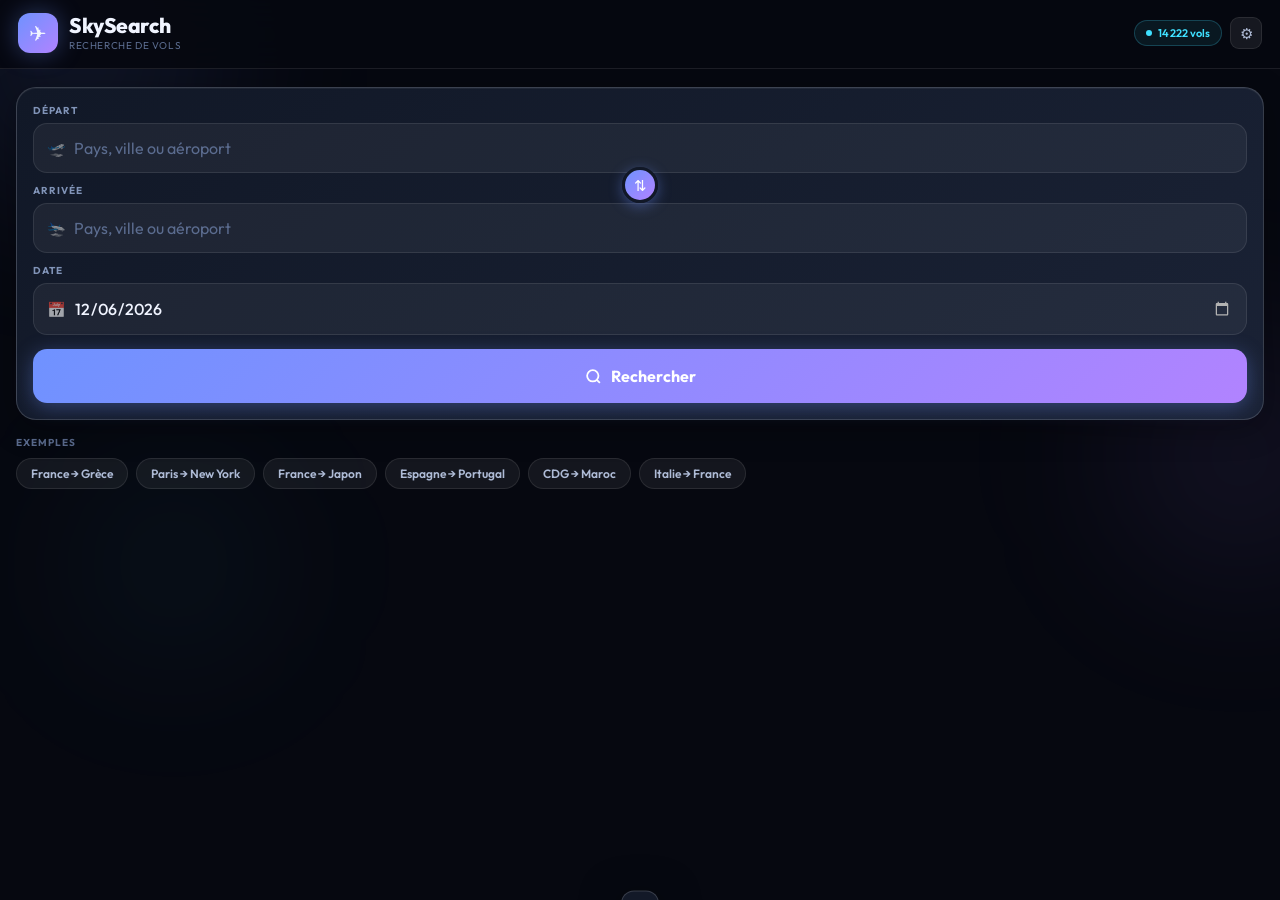
==== commit 082088a8: "v4: recherche pays/ville/aeroport sur base embarquee de 14222 vols Co-Authored-By: Claude Opus 5 <no" ====
--- a/index.html
+++ b/index.html
@@ -1,516 +1,387 @@
-
 <!DOCTYPE html>
 <html lang="fr">
 <head>
 <meta charset="UTF-8">
-<meta name="viewport" content="width=device-width, initial-scale=1.0, viewport-fit=cover, user-scalable=no">
-<title>SkySearch</title>
+<meta name="viewport" content="width=device-width, initial-scale=1.0, viewport-fit=cover">
+<title>SkySearch — Recherche de vols</title>
+<meta name="description" content="Recherche de vols par pays, ville ou aéroport.">
+<link rel="manifest" href="./manifest.json">
 <meta name="apple-mobile-web-app-capable" content="yes">
+<meta name="mobile-web-app-capable" content="yes">
 <meta name="apple-mobile-web-app-status-bar-style" content="black-translucent">
 <meta name="apple-mobile-web-app-title" content="SkySearch">
 <meta name="theme-color" content="#060810">
-<link rel="apple-touch-icon" href="data:image/svg+xml,<svg xmlns='http://www.w3.org/2000/svg' viewBox='0 0 100 100'><rect width='100' height='100' rx='22' fill='%23060810'/><text y='.9em' font-size='80' x='10'>✈</text></svg>">
+<link rel="icon" href="./icon-192.svg" type="image/svg+xml">
+<link rel="apple-touch-icon" href="./icon-192.svg">
+<link rel="preconnect" href="https://fonts.googleapis.com">
+<link rel="preconnect" href="https://fonts.gstatic.com" crossorigin>
 <link href="https://fonts.googleapis.com/css2?family=Outfit:wght@300;400;500;600;700;800&display=swap" rel="stylesheet">
 <style>
 :root{
-  --bg:#060810;--bg2:#0d1120;--bg3:#141928;
-  --card:#111827;--card2:#1a2235;
-  --border:rgba(255,255,255,0.07);--border2:rgba(255,255,255,0.13);
-  --text:#f0f4ff;--text2:#8899bb;--text3:#3d4f70;
-  --accent:#4f7cff;--accentd:#2655e8;
-  --cyan:#00d4ff;--green:#00e598;--gold:#ffb340;--red:#ff4f6a;--purple:#9b5dff;
-  --sat:env(safe-area-inset-top,0px);--sab:env(safe-area-inset-bottom,0px);
+--bg:#060810;--bg2:#0d1120;
+--card:#111827;--card2:#1a2235;
+--border:rgba(255,255,255,.09);--border2:rgba(255,255,255,.16);
+--text:#f0f4ff;--text2:#aebbd6;--text3:#8194b8;--text4:#5b6c8f;
+--accent:#6f92ff;--accent2:#8fa9ff;
+--cyan:#3fe0ff;--green:#2ff0ae;--gold:#ffc061;--red:#ff7a90;--purple:#b183ff;
+--sat:env(safe-area-inset-top,0px);--sab:env(safe-area-inset-bottom,0px);
 }
 *,*::before,*::after{margin:0;padding:0;box-sizing:border-box;-webkit-tap-highlight-color:transparent}
-html{height:100%;overflow:hidden;background:var(--bg)}
-body{font-family:'Outfit',-apple-system,sans-serif;background:var(--bg);color:var(--text);height:100%;overflow:hidden;display:flex;flex-direction:column;-webkit-font-smoothing:antialiased}
-
-/* BG EFFECTS */
+html{height:100%;background:var(--bg)}
+body{font-family:'Outfit',-apple-system,BlinkMacSystemFont,sans-serif;background:var(--bg);color:var(--text);height:100%;overflow:hidden;display:flex;flex-direction:column;-webkit-font-smoothing:antialiased}
+:focus-visible{outline:none;box-shadow:0 0 0 3px rgba(111,146,255,.55);border-radius:10px}
+.sr-only{position:absolute;width:1px;height:1px;padding:0;margin:-1px;overflow:hidden;clip:rect(0,0,0,0);white-space:nowrap;border:0}
+.skip{position:absolute;left:-999px;top:8px;z-index:99;background:var(--accent);color:#04060d;padding:10px 16px;border-radius:10px;font-weight:700;font-size:14px}
+.skip:focus{left:8px}
+
 .bg-orbs{position:fixed;inset:0;pointer-events:none;z-index:0;overflow:hidden}
 .orb{position:absolute;border-radius:50%;filter:blur(80px)}
-.o1{width:320px;height:320px;background:radial-gradient(circle,rgba(79,124,255,.15),transparent);top:-100px;left:-80px;animation:of 14s ease-in-out infinite}
-.o2{width:280px;height:280px;background:radial-gradient(circle,rgba(155,93,255,.12),transparent);top:35%;right:-100px;animation:of 14s ease-in-out -5s infinite}
-.o3{width:220px;height:220px;background:radial-gradient(circle,rgba(0,212,255,.08),transparent);bottom:25%;left:5%;animation:of 14s ease-in-out -10s infinite}
+.o1{width:320px;height:320px;background:radial-gradient(circle,rgba(111,146,255,.15),transparent);top:-100px;left:-80px;animation:of 14s ease-in-out infinite}
+.o2{width:280px;height:280px;background:radial-gradient(circle,rgba(177,131,255,.12),transparent);top:35%;right:-100px;animation:of 14s ease-in-out -5s infinite}
+.o3{width:220px;height:220px;background:radial-gradient(circle,rgba(63,224,255,.08),transparent);bottom:25%;left:5%;animation:of 14s ease-in-out -10s infinite}
 @keyframes of{0%,100%{transform:translateY(0) scale(1)}50%{transform:translateY(-28px) scale(1.06)}}
 .stars{position:fixed;inset:0;pointer-events:none;z-index:0}
-.star{position:absolute;border-radius:50%;background:white}
-
-/* LAYOUT */
+.star{position:absolute;border-radius:50%;background:#fff}
+
 .app{position:relative;z-index:1;display:flex;flex-direction:column;height:100%;overflow:hidden}
 .sf{height:var(--sat);background:rgba(6,8,16,.95);flex-shrink:0}
-
-/* HEADER */
-.hdr{flex-shrink:0;background:rgba(6,8,16,.9);backdrop-filter:blur(24px);-webkit-backdrop-filter:blur(24px);padding:14px 20px 16px;border-bottom:1px solid var(--border);display:flex;align-items:center;justify-content:space-between}
-.hdr-logo{display:flex;align-items:center;gap:11px}
-.hdr-icon{width:40px;height:40px;background:linear-gradient(135deg,var(--accent),var(--purple));border-radius:12px;display:flex;align-items:center;justify-content:center;font-size:22px;box-shadow:0 0 24px rgba(79,124,255,.4);animation:lp 3s ease-in-out infinite}
-@keyframes lp{0%,100%{box-shadow:0 0 24px rgba(79,124,255,.4)}50%{box-shadow:0 0 38px rgba(79,124,255,.65)}}
-.hdr-title{font-size:22px;font-weight:800;letter-spacing:-.5px}
-.hdr-sub{font-size:10px;color:var(--text3);letter-spacing:.06em;margin-top:1px}
-.live{display:flex;align-items:center;gap:5px;background:rgba(0,229,152,.1);border:1px solid rgba(0,229,152,.18);border-radius:20px;padding:5px 12px;font-size:11px;font-weight:500;color:var(--green)}
-.ld{width:6px;height:6px;border-radius:50%;background:var(--green);animation:blink 1.6s ease-in-out infinite}
-@keyframes blink{0%,100%{opacity:1;transform:scale(1)}50%{opacity:.25;transform:scale(.75)}}
-
-/* SCROLL */
-.scroll{flex:1;overflow-y:auto;-webkit-overflow-scrolling:touch;overscroll-behavior:contain;padding-bottom:28px}
-.scroll::-webkit-scrollbar{display:none}
-
-/* SEARCH CARD */
+.hdr{flex-shrink:0;background:rgba(6,8,16,.9);backdrop-filter:blur(24px);-webkit-backdrop-filter:blur(24px);padding:13px 18px 15px;border-bottom:1px solid var(--border);display:flex;align-items:center;justify-content:space-between;gap:10px}
+.hdr-logo{display:flex;align-items:center;gap:11px;min-width:0}
+.hdr-icon{width:40px;height:40px;flex-shrink:0;background:linear-gradient(135deg,var(--accent),var(--purple));border-radius:12px;display:flex;align-items:center;justify-content:center;font-size:21px;box-shadow:0 0 24px rgba(111,146,255,.35);animation:lp 3s ease-in-out infinite}
+@keyframes lp{0%,100%{box-shadow:0 0 24px rgba(111,146,255,.35)}50%{box-shadow:0 0 38px rgba(111,146,255,.6)}}
+.hdr-title{font-size:21px;font-weight:800;letter-spacing:-.5px;line-height:1.1}
+.hdr-sub{font-size:10px;color:var(--text4);letter-spacing:.06em;margin-top:2px;text-transform:uppercase}
+.hdr-right{display:flex;align-items:center;gap:8px;flex-shrink:0}
+.pill{display:inline-flex;align-items:center;gap:6px;border-radius:20px;padding:5px 11px;font-size:11px;font-weight:600;white-space:nowrap;border:1px solid}
+.pill-db{background:rgba(63,224,255,.08);border-color:rgba(63,224,255,.22);color:var(--cyan)}
+.pill-live{background:rgba(47,240,174,.09);border-color:rgba(47,240,174,.24);color:var(--green)}
+.pill-off{background:rgba(255,192,97,.1);border-color:rgba(255,192,97,.25);color:var(--gold)}
+.dot,.pdot{width:6px;height:6px;border-radius:50%;background:currentColor;flex-shrink:0;animation:blink 2.4s ease-in-out infinite}
+@keyframes blink{0%,100%{opacity:1}50%{opacity:.3}}
+.icon-btn{background:rgba(255,255,255,.07);border:1px solid var(--border);color:var(--text2);border-radius:9px;width:32px;height:32px;flex-shrink:0;display:flex;align-items:center;justify-content:center;cursor:pointer;font-size:15px;font-family:inherit;transition:background .18s,transform .12s}
+.icon-btn:hover{background:rgba(255,255,255,.13)}
+.icon-btn:active{transform:scale(.92)}
+
+.scroll{flex:1;overflow-y:auto;-webkit-overflow-scrolling:touch;overscroll-behavior:contain;padding-bottom:32px}
+.scroll::-webkit-scrollbar{width:0}
+.banner{background:rgba(111,146,255,.12);border-bottom:1px solid rgba(111,146,255,.2);padding:10px 16px;font-size:12px;color:var(--text2);line-height:1.5;display:none;flex-shrink:0;align-items:center;gap:10px}
+.banner.on{display:flex}
+.banner b{color:var(--text)}
+.banner-txt{flex:1}
+.mini-btn{background:linear-gradient(135deg,var(--accent),var(--purple));border:none;color:#fff;border-radius:9px;padding:7px 13px;font-family:inherit;font-size:12px;font-weight:700;cursor:pointer;flex-shrink:0}
+
+/* ===== FORMULAIRE ===== */
 .sw{padding:18px 16px 0}
-.sc{background:linear-gradient(145deg,var(--card),var(--card2));border:1px solid var(--border2);border-radius:20px;padding:18px;box-shadow:0 8px 32px rgba(0,0,0,.3),inset 0 1px 0 rgba(255,255,255,.04);position:relative;overflow:hidden}
-.sc::before{content:'';position:absolute;inset:0;background:radial-gradient(ellipse at top left,rgba(79,124,255,.07),transparent 55%);pointer-events:none}
-.slabel{font-size:10px;font-weight:600;color:var(--text3);text-transform:uppercase;letter-spacing:.1em;margin-bottom:12px}
-textarea#q{width:100%;background:rgba(255,255,255,.04);border:1.5px solid var(--border);border-radius:14px;padding:14px 16px;font-family:'Outfit',-apple-system,sans-serif;font-size:16px;font-weight:300;color:var(--text);resize:none;height:82px;line-height:1.55;outline:none;-webkit-appearance:none;transition:border-color .25s,box-shadow .25s,background .25s}
-textarea#q::placeholder{color:var(--text3)}
-textarea#q:focus{border-color:var(--accent);background:rgba(79,124,255,.05);box-shadow:0 0 0 3px rgba(79,124,255,.12)}
-.sbtn{width:100%;background:linear-gradient(135deg,var(--accent),var(--purple));border:none;border-radius:14px;height:52px;font-family:'Outfit',-apple-system,sans-serif;font-size:16px;font-weight:600;color:white;display:flex;align-items:center;justify-content:center;gap:9px;margin-top:12px;cursor:pointer;-webkit-appearance:none;box-shadow:0 4px 20px rgba(79,124,255,.4);transition:transform .15s,box-shadow .15s,opacity .15s;position:relative;overflow:hidden}
-.sbtn::after{content:'';position:absolute;inset:0;background:linear-gradient(rgba(255,255,255,.1),transparent)}
-.sbtn:active{transform:scale(.97);box-shadow:0 2px 10px rgba(79,124,255,.3)}
-.sbtn:disabled{opacity:.4;transform:none}
-
-/* CHIPS */
-.chips{display:flex;gap:8px;padding:14px 16px 2px;overflow-x:auto;-webkit-overflow-scrolling:touch;scrollbar-width:none}
+.form{background:linear-gradient(145deg,var(--card),var(--card2));border:1px solid var(--border2);border-radius:20px;padding:16px;box-shadow:0 8px 32px rgba(0,0,0,.32),inset 0 1px 0 rgba(255,255,255,.05);position:relative}
+.row{position:relative;margin-bottom:11px}
+.row:last-of-type{margin-bottom:0}
+.lab{display:block;font-size:10px;font-weight:700;letter-spacing:.1em;text-transform:uppercase;color:var(--text3);margin-bottom:6px}
+.inp-wrap{position:relative;display:flex;align-items:center}
+.inp-ic{position:absolute;left:14px;font-size:15px;pointer-events:none;opacity:.6}
+.inp{width:100%;background:rgba(255,255,255,.05);border:1.5px solid var(--border);border-radius:14px;padding:14px 40px 14px 40px;font-family:inherit;font-size:16px;font-weight:500;color:var(--text);outline:none;-webkit-appearance:none;transition:border-color .22s,box-shadow .22s,background .22s}
+.inp::placeholder{color:var(--text4);font-weight:400}
+.inp:focus{border-color:var(--accent);background:rgba(111,146,255,.06);box-shadow:0 0 0 3px rgba(111,146,255,.16)}
+.inp.ok{border-color:rgba(47,240,174,.4)}
+.inp-x{position:absolute;right:10px;width:26px;height:26px;border-radius:8px;border:none;background:rgba(255,255,255,.09);color:var(--text3);font-size:14px;cursor:pointer;display:none;align-items:center;justify-content:center;font-family:inherit}
+.inp-x.on{display:flex}
+.inp-x:hover{background:rgba(255,255,255,.18);color:var(--text)}
+input[type=date].inp{padding-right:14px}
+input[type=date].inp::-webkit-calendar-picker-indicator{filter:invert(.7);cursor:pointer}
+
+.swapline{display:flex;justify-content:center;height:0;position:relative;z-index:5}
+.swapbtn{position:absolute;top:-17px;width:36px;height:36px;border-radius:50%;background:linear-gradient(135deg,var(--accent),var(--purple));border:3px solid var(--card);color:#fff;font-size:15px;cursor:pointer;display:flex;align-items:center;justify-content:center;font-family:inherit;box-shadow:0 3px 14px rgba(111,146,255,.4);transition:transform .3s cubic-bezier(.2,.7,.3,1.4)}
+.swapbtn:hover{transform:rotate(180deg)}
+.swapbtn:active{transform:rotate(180deg) scale(.88)}
+
+/* résolution affichée sous le champ */
+.res{font-size:11.5px;color:var(--green);margin-top:6px;padding-left:2px;display:none;animation:fu .25s both}
+.res.on{display:block}
+.res.warn{color:var(--gold)}
+.res b{font-weight:700}
+
+/* autocomplétion */
+.ac{position:absolute;top:100%;left:0;right:0;margin-top:6px;background:#141b2c;border:1px solid var(--border2);border-radius:14px;box-shadow:0 14px 44px rgba(0,0,0,.6);max-height:290px;overflow-y:auto;z-index:30;display:none}
+.ac.on{display:block;animation:fu .18s both}
+.ac-item{display:flex;align-items:center;gap:11px;padding:11px 14px;cursor:pointer;border-bottom:1px solid rgba(255,255,255,.04);background:none;border-left:none;border-right:none;border-top:none;width:100%;text-align:left;font-family:inherit;color:var(--text)}
+.ac-item:last-child{border-bottom:none}
+.ac-item:hover,.ac-item.sel{background:rgba(111,146,255,.16)}
+.ac-ic{width:30px;height:30px;border-radius:9px;display:flex;align-items:center;justify-content:center;font-size:14px;flex-shrink:0}
+.ac-ic.c{background:rgba(177,131,255,.17);color:var(--purple)}
+.ac-ic.v{background:rgba(63,224,255,.15);color:var(--cyan)}
+.ac-ic.a{background:rgba(111,146,255,.15);color:var(--accent2)}
+.ac-main{flex:1;min-width:0}
+.ac-t{font-size:14px;font-weight:600;white-space:nowrap;overflow:hidden;text-overflow:ellipsis}
+.ac-s{font-size:11px;color:var(--text4);white-space:nowrap;overflow:hidden;text-overflow:ellipsis}
+.ac-n{font-size:10.5px;color:var(--text4);background:rgba(255,255,255,.06);border-radius:6px;padding:3px 7px;flex-shrink:0;font-weight:600}
+.ac-empty{padding:16px 14px;font-size:12.5px;color:var(--text4);text-align:center;line-height:1.6}
+
+.sbtn{width:100%;background:linear-gradient(135deg,var(--accent),var(--purple));border:none;border-radius:14px;height:54px;font-family:inherit;font-size:16px;font-weight:700;color:#fff;display:flex;align-items:center;justify-content:center;gap:9px;margin-top:14px;cursor:pointer;-webkit-appearance:none;box-shadow:0 4px 20px rgba(111,146,255,.35);transition:transform .15s,box-shadow .15s,opacity .15s}
+.sbtn:active{transform:scale(.975)}
+.sbtn:disabled{opacity:.45;cursor:not-allowed}
+.sbtn.loading svg{animation:spin .9s linear infinite}
+@keyframes spin{to{transform:rotate(360deg)}}
+
+.rowlabel{padding:16px 16px 0;font-size:10px;font-weight:700;letter-spacing:.1em;text-transform:uppercase;color:var(--text4)}
+.chips{display:flex;gap:8px;padding:9px 16px 2px;overflow-x:auto;-webkit-overflow-scrolling:touch;scrollbar-width:none}
 .chips::-webkit-scrollbar{display:none}
-.chip{background:rgba(255,255,255,.05);border:1px solid var(--border);border-radius:20px;padding:7px 14px;font-family:'Outfit',sans-serif;font-size:12px;font-weight:500;color:var(--text2);white-space:nowrap;flex-shrink:0;cursor:pointer;transition:all .2s}
-.chip:active{background:rgba(79,124,255,.18);border-color:rgba(79,124,255,.45);color:var(--accent);transform:scale(.95)}
-
-/* LOADER */
-.loader{display:none;padding:50px 20px;text-align:center}
-.loader.on{display:block}
-.radar{width:64px;height:64px;margin:0 auto 18px;position:relative}
-.rr{position:absolute;inset:0;border-radius:50%}
-.rr1{border:2px solid rgba(79,124,255,.2);border-top-color:var(--accent);animation:spin 1s linear infinite}
-.rr2{width:44px;height:44px;top:10px;left:10px;border:1.5px solid rgba(155,93,255,.15);border-top-color:var(--purple);animation:spin .75s linear infinite reverse}
-@keyframes spin{to{transform:rotate(360deg)}}
-.rplane{position:absolute;inset:0;display:flex;align-items:center;justify-content:center;font-size:20px}
-.lstep{font-size:13px;color:var(--text2);min-height:20px;transition:opacity .25s}
-
-/* RESULTS */
+.chip{background:rgba(255,255,255,.06);border:1px solid var(--border);border-radius:20px;padding:7px 14px;font-family:inherit;font-size:12px;font-weight:600;color:var(--text2);white-space:nowrap;flex-shrink:0;cursor:pointer;transition:background .18s,color .18s,transform .12s}
+.chip:hover{background:rgba(111,146,255,.16);color:var(--accent2)}
+.chip:active{transform:scale(.95)}
+.chip-x{background:rgba(255,255,255,.03);color:var(--text4);padding:7px 11px}
+
+/* ===== RÉSULTATS ===== */
 .results{padding:14px 16px 0}
-
-.ctx{background:linear-gradient(135deg,rgba(79,124,255,.09),rgba(155,93,255,.07));border:1px solid rgba(79,124,255,.18);border-radius:16px;padding:14px 16px;margin-bottom:14px;font-size:13px;color:var(--text2);line-height:1.65;animation:fu .4s ease both}
-.ctx b{color:var(--text)}
-.wtag{display:inline-flex;align-items:center;gap:5px;background:rgba(255,179,64,.1);border-radius:8px;padding:4px 10px;font-size:11px;color:var(--gold);margin-top:9px}
-
-.rbtn{display:flex;align-items:center;justify-content:center;gap:9px;width:100%;padding:13px 16px;margin-bottom:14px;background:linear-gradient(135deg,rgba(79,124,255,.13),rgba(155,93,255,.1));border:1px solid rgba(79,124,255,.22);border-radius:14px;font-family:'Outfit',sans-serif;font-size:13px;font-weight:600;color:var(--accent);text-decoration:none;animation:fu .4s .06s ease both;transition:transform .15s,opacity .15s}
-.rbtn:active{transform:scale(.98);opacity:.75}
-
-/* FLIGHT CARD */
-.fc{background:linear-gradient(145deg,var(--card),var(--card2));border:1px solid var(--border);border-radius:20px;overflow:hidden;margin-bottom:14px;box-shadow:0 4px 24px rgba(0,0,0,.25);position:relative;animation:ci .45s cubic-bezier(.22,.68,0,1.15) both}
-.fc::before{content:'';position:absolute;top:0;left:0;right:0;height:1px;background:linear-gradient(90deg,transparent,rgba(79,124,255,.3),rgba(155,93,255,.3),transparent)}
-@keyframes ci{from{opacity:0;transform:translateY(18px) scale(.97)}to{opacity:1;transform:none}}
-@keyframes fu{from{opacity:0;transform:translateY(12px)}to{opacity:1;transform:none}}
-
-.fc-head{padding:14px 16px 12px;display:flex;align-items:center;justify-content:space-between;border-bottom:1px solid var(--border);gap:8px}
-.fc-left{display:flex;align-items:center;gap:9px;flex-wrap:wrap}
-.fc-num{font-size:19px;font-weight:700;letter-spacing:-.3px;color:var(--text)}
-.fc-co{font-size:11px;font-weight:500;color:var(--text3);background:rgba(255,255,255,.05);border-radius:6px;padding:3px 9px}
-.badge{font-size:10px;font-weight:600;padding:4px 11px;border-radius:20px;letter-spacing:.04em;white-space:nowrap}
-.bok{background:rgba(0,229,152,.1);color:var(--green);border:1px solid rgba(0,229,152,.18)}
-.bwarn{background:rgba(255,179,64,.1);color:var(--gold);border:1px solid rgba(255,179,64,.18)}
-.berr{background:rgba(255,79,106,.1);color:var(--red);border:1px solid rgba(255,79,106,.18)}
-.binfo{background:rgba(79,124,255,.1);color:var(--accent);border:1px solid rgba(79,124,255,.18)}
-.bdef{background:rgba(255,255,255,.05);color:var(--text3);border:1px solid var(--border)}
-
-.fc-route{padding:20px 16px;display:flex;align-items:center}
-.ap{flex:1}.ap.r{text-align:right}
-.ap-code{font-size:32px;font-weight:800;letter-spacing:-2px;line-height:1;background:linear-gradient(135deg,var(--accent),var(--cyan));-webkit-background-clip:text;-webkit-text-fill-color:transparent;background-clip:text}
-.ap.r .ap-code{background:linear-gradient(135deg,var(--cyan),var(--purple));-webkit-background-clip:text;-webkit-text-fill-color:transparent;background-clip:text}
-.ap-city{font-size:11px;color:var(--text2);margin-top:3px;font-weight:500}
-.ap-ap{font-size:10px;color:var(--text3)}
-.ap-time{font-size:20px;font-weight:700;margin-top:12px;color:var(--text);font-variant-numeric:tabular-nums;letter-spacing:-.3px}
-.ap-tz{font-size:10px;font-weight:400;color:var(--text3)}
-.tlink{font-size:11px;font-weight:600;color:var(--accent);text-decoration:none;display:block;margin-top:10px}
-.mid{flex:0 0 auto;padding:0 14px;text-align:center;display:flex;flex-direction:column;align-items:center;gap:7px}
-.mdur{font-size:10px;color:var(--text3);font-weight:500}
-.rbar{width:72px;height:1px;position:relative;background:linear-gradient(90deg,transparent,rgba(79,124,255,.4),rgba(0,212,255,.4),transparent)}
-.fly{position:absolute;top:-9px;font-size:13px;animation:fa 3.5s linear infinite}
-@keyframes fa{from{left:-5px;opacity:0}8%{opacity:1}92%{opacity:1}to{left:68px;opacity:0}}
-.mstop{font-size:10px;color:var(--text3)}
-
-.fc-dets{border-top:1px solid var(--border);padding:12px 16px 14px;display:grid;grid-template-columns:1fr 1fr;gap:12px}
-.dl{font-size:9px;color:var(--text3);text-transform:uppercase;letter-spacing:.07em;margin-bottom:2px}
-.dv{font-size:12px;font-weight:600;color:var(--text)}
-.dv.ok{color:var(--green)}.dv.warn{color:var(--gold)}
-
-.fc-links{border-top:1px solid var(--border);padding:11px 16px;display:flex;gap:7px;overflow-x:auto;-webkit-overflow-scrolling:touch;scrollbar-width:none}
+.ctx{background:linear-gradient(135deg,rgba(111,146,255,.1),rgba(177,131,255,.07));border:1px solid rgba(111,146,255,.2);border-radius:16px;padding:14px 16px;margin-bottom:12px;font-size:14px;color:var(--text2);line-height:1.6;animation:fu .35s both}
+.ctx b{color:var(--text);font-weight:700}
+.ctx-meta{display:flex;flex-wrap:wrap;gap:7px;margin-top:10px}
+.tag{display:inline-flex;align-items:center;gap:5px;border-radius:8px;padding:4px 10px;font-size:11px;font-weight:600;border:1px solid}
+.tag-d{background:rgba(111,146,255,.13);border-color:rgba(111,146,255,.26);color:var(--accent2)}
+.tag-w{background:rgba(255,192,97,.11);border-color:rgba(255,192,97,.24);color:var(--gold)}
+.tag-l{background:rgba(47,240,174,.1);border-color:rgba(47,240,174,.24);color:var(--green)}
+
+.toolbar{display:flex;align-items:center;justify-content:space-between;gap:10px;margin-bottom:12px;flex-wrap:wrap}
+.count{font-size:12px;color:var(--text3);font-weight:600}
+.count b{color:var(--text);font-size:14px}
+.sorts{display:flex;gap:6px}
+.sort-b{background:rgba(255,255,255,.05);border:1px solid var(--border);color:var(--text3);border-radius:9px;padding:6px 11px;font-family:inherit;font-size:11.5px;font-weight:600;cursor:pointer}
+.sort-b[aria-pressed=true]{background:rgba(111,146,255,.18);border-color:rgba(111,146,255,.35);color:var(--accent2)}
+
+.fc{background:linear-gradient(145deg,var(--card),var(--card2));border:1px solid var(--border);border-radius:20px;overflow:hidden;margin-bottom:13px;box-shadow:0 4px 24px rgba(0,0,0,.26);position:relative;animation:ci .42s cubic-bezier(.22,.68,0,1.15) both;animation-delay:calc(var(--i)*60ms)}
+.fc::before{content:'';position:absolute;top:0;left:0;right:0;height:1px;background:linear-gradient(90deg,transparent,rgba(111,146,255,.35),rgba(177,131,255,.3),transparent)}
+@keyframes ci{from{opacity:0;transform:translateY(16px) scale(.975)}to{opacity:1;transform:none}}
+@keyframes fu{from{opacity:0;transform:translateY(10px)}to{opacity:1;transform:none}}
+.fc-head{padding:12px 15px 10px;display:flex;align-items:center;justify-content:space-between;border-bottom:1px solid var(--border);gap:8px}
+.fc-left{display:flex;align-items:center;gap:8px;flex-wrap:wrap;min-width:0}
+.fc-num{font-size:17px;font-weight:800;letter-spacing:-.3px}
+.fc-co{font-size:11px;font-weight:600;color:var(--text3);background:rgba(255,255,255,.06);border-radius:6px;padding:3px 9px}
+.fc-act{display:flex;gap:6px;align-items:center;flex-shrink:0}
+.st{display:inline-flex;align-items:center;gap:5px;font-size:10.5px;font-weight:700;padding:4px 10px;border-radius:20px;white-space:nowrap;border:1px solid}
+.s-sched{background:rgba(111,146,255,.1);color:var(--accent2);border-color:rgba(111,146,255,.22)}
+.s-air{background:rgba(47,240,174,.11);color:var(--green);border-color:rgba(47,240,174,.24)}
+.s-land{background:rgba(255,255,255,.06);color:var(--text2);border-color:var(--border2)}
+.s-late{background:rgba(255,192,97,.12);color:var(--gold);border-color:rgba(255,192,97,.26)}
+.s-cancel{background:rgba(255,122,144,.12);color:var(--red);border-color:rgba(255,122,144,.26)}
+
+.fc-route{padding:18px 15px;display:flex;align-items:flex-start}
+.ap{flex:1;min-width:0}.ap.r{text-align:right}
+.ap-code{font-size:30px;font-weight:800;letter-spacing:-1.8px;line-height:1;background:linear-gradient(135deg,var(--accent),var(--cyan));-webkit-background-clip:text;background-clip:text;-webkit-text-fill-color:transparent}
+.ap.r .ap-code{background:linear-gradient(135deg,var(--cyan),var(--purple));-webkit-background-clip:text;background-clip:text;-webkit-text-fill-color:transparent}
+.ap-city{font-size:11.5px;color:var(--text2);margin-top:3px;font-weight:600;white-space:nowrap;overflow:hidden;text-overflow:ellipsis}
+.ap-ap{font-size:10px;color:var(--text4);white-space:nowrap;overflow:hidden;text-overflow:ellipsis}
+.t-main{font-size:21px;font-weight:800;margin-top:10px;font-variant-numeric:tabular-nums;letter-spacing:-.4px}
+.ap-tz{font-size:10px;font-weight:500;color:var(--text4);display:block;margin-top:2px}
+.nextday{font-size:10px;color:var(--gold);font-weight:700;margin-top:3px}
+.mid{flex:0 0 auto;padding:14px 4px 0;display:flex;flex-direction:column;align-items:center;gap:3px;min-width:100px}
+.arc{width:100px;height:34px;overflow:visible}
+.arc-bg{fill:none;stroke:rgba(255,255,255,.1);stroke-width:1.5}
+.arc-fg{fill:none;stroke-width:2;stroke-linecap:round;transition:stroke-dashoffset 1.2s cubic-bezier(.4,0,.2,1)}
+.arc-dot{fill:var(--text4)}
+.arc-plane{fill:var(--cyan);transition:offset-distance 1.2s cubic-bezier(.4,0,.2,1)}
+.arc-plane.flying{filter:drop-shadow(0 0 5px rgba(63,224,255,.8))}
+@supports not (offset-path: path('M0,0')){.arc-plane{display:none}}
+.mdur{font-size:10.5px;color:var(--text3);font-weight:700;white-space:nowrap}
+.mkm{font-size:9.5px;color:var(--text4);white-space:nowrap}
+
+.fc-dets{border-top:1px solid var(--border);padding:11px 15px 12px;display:grid;grid-template-columns:repeat(3,1fr);gap:10px}
+.dl{font-size:9px;color:var(--text4);text-transform:uppercase;letter-spacing:.07em;margin-bottom:2px}
+.dv{font-size:12px;font-weight:700}
+.fc-links{border-top:1px solid var(--border);padding:10px 15px;display:flex;gap:7px;overflow-x:auto;scrollbar-width:none}
 .fc-links::-webkit-scrollbar{display:none}
-.lb{display:inline-flex;align-items:center;gap:6px;padding:8px 14px;border-radius:10px;font-family:'Outfit',sans-serif;font-size:12px;font-weight:600;text-decoration:none;white-space:nowrap;flex-shrink:0;cursor:pointer;-webkit-appearance:none;border:1px solid var(--border);color:var(--text2);background:rgba(255,255,255,.04);transition:transform .12s,opacity .12s}
-.lb:active{transform:scale(.94);opacity:.7}
-.lb.p{background:linear-gradient(135deg,var(--accent),var(--purple));border-color:transparent;color:white;box-shadow:0 2px 14px rgba(79,124,255,.35)}
-
-.conseil{background:linear-gradient(135deg,rgba(0,229,152,.06),rgba(0,212,255,.04));border:1px solid rgba(0,229,152,.13);border-radius:16px;padding:14px 16px;margin-bottom:14px;font-size:12px;color:rgba(0,229,152,.8);line-height:1.7;animation:fu .4s ease both}
-.conseil b{color:var(--green)}
-
+.lb{display:inline-flex;align-items:center;gap:6px;padding:8px 14px;border-radius:10px;font-family:inherit;font-size:12px;font-weight:700;text-decoration:none;white-space:nowrap;flex-shrink:0;cursor:pointer;border:1px solid var(--border);color:var(--text2);background:rgba(255,255,255,.05)}
+.lb:active{transform:scale(.95);opacity:.8}
+.lb.p{background:linear-gradient(135deg,var(--accent),var(--purple));border-color:transparent;color:#fff}
+
+.more{width:100%;padding:13px;background:rgba(255,255,255,.05);border:1px solid var(--border);border-radius:14px;color:var(--text2);font-family:inherit;font-size:13px;font-weight:700;cursor:pointer;margin-bottom:13px}
+.note{background:linear-gradient(135deg,rgba(47,240,174,.06),rgba(63,224,255,.04));border:1px solid rgba(47,240,174,.14);border-radius:16px;padding:13px 15px;margin-bottom:14px;font-size:12px;color:rgba(47,240,174,.85);line-height:1.65}
+.note b{color:var(--green)}
+
+.sk{background:linear-gradient(145deg,var(--card),var(--card2));border:1px solid var(--border);border-radius:20px;padding:16px;margin-bottom:13px;animation:fu .3s both;animation-delay:calc(var(--i)*70ms)}
+.sk-row{display:flex;gap:10px;margin-bottom:14px}
+.sk-route{display:flex;gap:12px;align-items:center;margin-bottom:14px}
+.sk-b{height:12px;border-radius:6px;background:linear-gradient(90deg,rgba(255,255,255,.05) 25%,rgba(255,255,255,.13) 50%,rgba(255,255,255,.05) 75%);background-size:220% 100%;animation:shimmer 1.4s linear infinite}
+.sk-b.tall{height:38px}
+.w40{width:40px}.w50{width:50px}.w60{width:60px}.w80{width:80px}.w100{flex:1}
+@keyframes shimmer{to{background-position:-220% 0}}
+.phase{display:flex;align-items:center;gap:9px;font-size:12.5px;font-weight:600;color:var(--accent2);margin-bottom:13px;animation:fu .3s both}
+.ph-dot{width:7px;height:7px;border-radius:50%;background:var(--accent);animation:blink 1.2s ease-in-out infinite}
+
+.empty{text-align:center;padding:34px 8px;animation:fu .35s both}
+.empty-ic{font-size:44px;margin-bottom:14px;opacity:.35}
+.empty-t{font-size:18px;font-weight:800;margin-bottom:9px}
+.empty-d{font-size:13.5px;color:var(--text2);line-height:1.7;margin-bottom:19px}
+.empty-d b{color:var(--text)}
+.ex-list{display:flex;flex-direction:column;gap:8px;text-align:left}
+.ex{background:rgba(111,146,255,.08);border:1px solid rgba(111,146,255,.17);border-radius:12px;padding:11px 14px;font-family:inherit;font-size:12.5px;color:var(--text2);cursor:pointer;text-align:left;text-decoration:none;display:block}
+.ex b{color:var(--accent2)}
 .bottom{height:max(var(--sab),16px);flex-shrink:0}
-.install{background:rgba(79,124,255,.12);border-bottom:1px solid rgba(79,124,255,.18);padding:10px 16px;font-size:11px;color:var(--text2);line-height:1.5;display:none;flex-shrink:0}
-.install.on{display:block}
-.install b{color:var(--text)}
-.install .x{float:right;cursor:pointer;font-size:16px;opacity:.45;margin-top:-1px}
+
+.toast{position:fixed;left:50%;bottom:calc(var(--sab) + 20px);transform:translate(-50%,140%);background:rgba(20,26,42,.97);border:1px solid var(--border2);color:var(--text);border-radius:13px;padding:12px 18px;font-size:13px;font-weight:600;z-index:60;box-shadow:0 10px 40px rgba(0,0,0,.5);transition:transform .34s cubic-bezier(.2,.7,.3,1.2);max-width:90vw;text-align:center}
+.toast.on{transform:translate(-50%,0)}
+
+.cfg{position:fixed;inset:0;z-index:70;background:rgba(4,6,13,.72);backdrop-filter:blur(8px);-webkit-backdrop-filter:blur(8px);display:flex;align-items:flex-end;justify-content:center;opacity:0;pointer-events:none;transition:opacity .28s}
+.cfg.on{opacity:1;pointer-events:auto}
+.cfg-box{width:100%;max-width:520px;max-height:88vh;overflow-y:auto;background:linear-gradient(160deg,var(--card),var(--bg2));border:1px solid var(--border2);border-radius:24px 24px 0 0;padding:20px 20px calc(var(--sab) + 22px);transform:translateY(100%);transition:transform .34s cubic-bezier(.2,.75,.3,1)}
+.cfg.on .cfg-box{transform:none}
+@media(min-width:560px){.cfg{align-items:center}.cfg-box{border-radius:24px;transform:translateY(20px) scale(.97)}}
+.cfg-hd{display:flex;align-items:center;justify-content:space-between;margin-bottom:6px}
+.cfg-t{font-size:19px;font-weight:800}
+.cfg-sub{font-size:12.5px;color:var(--text3);line-height:1.6;margin-bottom:16px}
+.fld{margin-bottom:14px}
+.fld label{display:block;font-size:10px;font-weight:700;letter-spacing:.1em;text-transform:uppercase;color:var(--text3);margin-bottom:7px}
+.fld input,.fld select{width:100%;background:rgba(255,255,255,.05);border:1.5px solid var(--border);border-radius:12px;padding:12px 14px;font-family:inherit;font-size:15px;color:var(--text);outline:none;-webkit-appearance:none}
+.fld input:focus,.fld select:focus{border-color:var(--accent);box-shadow:0 0 0 3px rgba(111,146,255,.16)}
+.hint{font-size:11.5px;color:var(--text4);line-height:1.6;margin-top:6px}
+.hint a{color:var(--accent2)}
+.cfg-note{background:rgba(255,192,97,.09);border:1px solid rgba(255,192,97,.2);color:var(--gold);border-radius:11px;padding:10px 13px;font-size:11.5px;line-height:1.6;margin-bottom:14px}
+.cfg-local{background:rgba(111,146,255,.08);border:1px solid rgba(111,146,255,.18);color:var(--text2);border-radius:11px;padding:11px 13px;font-size:12px;line-height:1.6;margin-bottom:14px}
+.cfg-res{border-radius:11px;padding:10px 13px;font-size:12px;line-height:1.6;margin-bottom:13px}
+.cfg-res.ok{background:rgba(47,240,174,.1);border:1px solid rgba(47,240,174,.24);color:var(--green)}
+.cfg-res.ko{background:rgba(255,122,144,.1);border:1px solid rgba(255,122,144,.24);color:var(--red)}
+.cfg-acts{display:flex;gap:9px;margin-top:4px}
+.cfg-acts button{flex:1;border-radius:13px;height:48px;font-family:inherit;font-size:14.5px;font-weight:700;cursor:pointer;border:1px solid var(--border2);background:rgba(255,255,255,.06);color:var(--text2)}
+.cfg-acts button.pri{background:linear-gradient(135deg,var(--accent),var(--purple));border-color:transparent;color:#fff}
+.cfg-acts button:active{transform:scale(.97)}
+.cfg-acts button:disabled{opacity:.5}
+
+@media (max-width:360px){.ap-code{font-size:26px}.fc-dets{grid-template-columns:repeat(2,1fr)}.mid{min-width:84px}.arc{width:84px}}
+@media (prefers-reduced-motion:reduce){
+*,*::before,*::after{animation-duration:.001ms!important;animation-iteration-count:1!important;transition-duration:.001ms!important}
+.orb,.star,.hdr-icon,.dot,.pdot,.ph-dot,.sk-b,.arc-plane{animation:none!important}
+.arc-fg,.arc-plane{transition:none!important}
+.fc,.sk{animation-delay:0s!important}
+.swapbtn:hover{transform:none}
+}
 </style>
 </head>
 <body>
-<div class="bg-orbs"><div class="orb o1"></div><div class="orb o2"></div><div class="orb o3"></div></div>
-<div class="stars" id="starsEl"></div>
+<a class="skip" href="#main">Aller au contenu</a>
+<div class="bg-orbs" aria-hidden="true"><div class="orb o1"></div><div class="orb o2"></div><div class="orb o3"></div></div>
+<div class="stars" id="starsEl" aria-hidden="true"></div>
+
 <div class="app">
-  <div class="sf"></div>
-  <div class="hdr">
-    <div class="hdr-logo">
-      <div class="hdr-icon">✈</div>
-      <div><div class="hdr-title">SkySearch</div><div class="hdr-sub">RECHERCHE DE VOLS</div></div>
+<div class="sf" aria-hidden="true"></div>
+
+<header class="hdr">
+  <div class="hdr-logo">
+    <div class="hdr-icon" aria-hidden="true">✈</div>
+    <div><div class="hdr-title">SkySearch</div><div class="hdr-sub">Recherche de vols</div></div>
+  </div>
+  <div class="hdr-right">
+    <span class="pill pill-db" id="statusPill"><span class="dot" aria-hidden="true"></span><span id="statusTxt">Base locale</span></span>
+    <button class="icon-btn" id="cfgBtn" type="button" aria-label="Réglages de la source de données">⚙</button>
+  </div>
+</header>
+
+<div class="banner" id="installBanner" role="region" aria-label="Installation">
+  <span class="banner-txt" id="installTxt"></span>
+  <button class="mini-btn" id="installBtn" type="button" hidden>Installer</button>
+  <button class="icon-btn" id="installClose" type="button" aria-label="Fermer">✕</button>
+</div>
+
+<main class="scroll" id="main">
+  <div class="sw">
+    <form class="form" id="form" autocomplete="off">
+      <div class="row">
+        <label class="lab" for="from">Départ</label>
+        <div class="inp-wrap">
+          <span class="inp-ic" aria-hidden="true">🛫</span>
+          <input class="inp" id="from" type="text" placeholder="Pays, ville ou aéroport"
+            role="combobox" aria-expanded="false" aria-autocomplete="list" aria-controls="acFrom" aria-describedby="resFrom">
+          <button class="inp-x" id="xFrom" type="button" aria-label="Effacer le départ">✕</button>
+        </div>
+        <div class="res" id="resFrom" role="status"></div>
+        <div class="ac" id="acFrom" role="listbox" aria-label="Suggestions de départ"></div>
+      </div>
+
+      <div class="swapline"><button class="swapbtn" id="swapBtn" type="button" aria-label="Inverser départ et arrivée">⇅</button></div>
+
+      <div class="row">
+        <label class="lab" for="to">Arrivée</label>
+        <div class="inp-wrap">
+          <span class="inp-ic" aria-hidden="true">🛬</span>
+          <input class="inp" id="to" type="text" placeholder="Pays, ville ou aéroport"
+            role="combobox" aria-expanded="false" aria-autocomplete="list" aria-controls="acTo" aria-describedby="resTo">
+          <button class="inp-x" id="xTo" type="button" aria-label="Effacer l'arrivée">✕</button>
+        </div>
+        <div class="res" id="resTo" role="status"></div>
+        <div class="ac" id="acTo" role="listbox" aria-label="Suggestions d'arrivée"></div>
+      </div>
+
+      <div class="row">
+        <label class="lab" for="date">Date</label>
+        <div class="inp-wrap">
+          <span class="inp-ic" aria-hidden="true">📅</span>
+          <input class="inp" id="date" type="date">
+        </div>
+      </div>
+
+      <button class="sbtn" id="btn" type="submit">
+        <svg width="17" height="17" viewBox="0 0 24 24" fill="none" stroke="currentColor" stroke-width="2.5" aria-hidden="true"><circle cx="11" cy="11" r="8"/><line x1="21" y1="21" x2="16.65" y2="16.65"/></svg>
+        Rechercher
+      </button>
+    </form>
+  </div>
+
+  <div id="recentWrap" hidden>
+    <div class="rowlabel">Recherches récentes</div>
+    <div class="chips" id="recent"></div>
+  </div>
+
+  <div class="rowlabel">Exemples</div>
+  <div class="chips" id="chips">
+    <button class="chip" type="button" data-f="France" data-t="Grèce">France → Grèce</button>
+    <button class="chip" type="button" data-f="Paris" data-t="New York">Paris → New York</button>
+    <button class="chip" type="button" data-f="France" data-t="Japon">France → Japon</button>
+    <button class="chip" type="button" data-f="Espagne" data-t="Portugal">Espagne → Portugal</button>
+    <button class="chip" type="button" data-f="CDG" data-t="Maroc">CDG → Maroc</button>
+    <button class="chip" type="button" data-f="Italie" data-t="France">Italie → France</button>
+  </div>
+
+  <div class="results" id="out" role="region" aria-live="polite" aria-label="Résultats"></div>
+</main>
+<div class="bottom" aria-hidden="true"></div>
+</div>
+
+<div class="toast" id="toast" role="status" aria-live="polite"></div>
+
+<div class="cfg" id="cfg" role="dialog" aria-modal="true" aria-labelledby="cfgTitle" aria-hidden="true">
+  <div class="cfg-box">
+    <div class="cfg-hd">
+      <h2 class="cfg-t" id="cfgTitle">Source des données</h2>
+      <button class="icon-btn" id="cfgClose" type="button" aria-label="Fermer">✕</button>
     </div>
-    <div class="live"><span class="ld"></span>En direct</div>
-  </div>
-  <div class="install" id="inst">
-    <span class="x" onclick="this.parentElement.classList.remove('on');localStorage.setItem('ssb','1')">✕</span>
-    Installez : <b>Partager ↑</b> puis <b>Sur l'écran d'accueil</b>
-  </div>
-  <div class="scroll" id="scr">
-    <div class="sw">
-      <div class="sc">
-        <div class="slabel">Décrivez le vol que vous cherchez</div>
-        <textarea id="q" placeholder='« AF6 », « Paris New York ce soir », « Mon mari rentre de Tokyo demain »…' autocorrect="off" autocapitalize="off" spellcheck="false"></textarea>
-        <button class="sbtn" id="btn" onclick="go()">
-          <svg width="17" height="17" viewBox="0 0 24 24" fill="none" stroke="currentColor" stroke-width="2.5"><circle cx="11" cy="11" r="8"/><line x1="21" y1="21" x2="16.65" y2="16.65"/></svg>
-          Rechercher
-        </button>
-      </div>
+    <p class="cfg-sub">La recherche s'appuie toujours sur la base embarquée. Avec une clé, SkySearch interroge en plus le fournisseur pour obtenir les vols réels, quand le trajet vise un ou deux aéroports précis de chaque côté.</p>
+    <div class="fld">
+      <label for="cfgProvider">Fournisseur</label>
+      <select id="cfgProvider">
+        <option value="local">Base locale uniquement</option>
+        <option value="aerodatabox">AeroDataBox</option>
+        <option value="aviationstack">Aviationstack</option>
+      </select>
     </div>
-    <div class="chips" id="chips">
-      <span class="chip" onclick="fill('AF6')">✈ AF6</span>
-      <span class="chip" onclick="fill('BA177')">BA177</span>
-      <span class="chip" onclick="fill('EK73')">EK73</span>
-      <span class="chip" onclick="fill('QR42')">QR42</span>
-      <span class="chip" onclick="fill('LH400')">LH400</span>
-      <span class="chip" onclick="fill('TK1')">TK1</span>
-      <span class="chip" onclick="fill('Paris New York')">Paris→NY</span>
-      <span class="chip" onclick="fill('Paris Tokyo')">Paris→Tokyo</span>
-      <span class="chip" onclick="fill('Dubai Londres')">Dubai→LHR</span>
-      <span class="chip" onclick="fill('Mumbai Rio')">Mumbai→Rio</span>
+    <div class="cfg-local" id="cfgLocalNote"></div>
+    <div id="cfgFields" hidden>
+      <div class="cfg-note" id="cfgNote" hidden></div>
+      <div class="fld">
+        <label for="cfgKey" id="cfgKeyLabel">Clé API</label>
+        <input id="cfgKey" type="password" autocomplete="off" spellcheck="false" placeholder="Collez votre clé">
+        <p class="hint">Pas de clé ? <a id="cfgSignup" href="#" target="_blank" rel="noopener noreferrer">Créer un compte</a> · <a id="cfgDoc" href="#" target="_blank" rel="noopener noreferrer">Documentation</a></p>
+      </div>
+      <div class="fld">
+        <label for="cfgProxy">Proxy (optionnel)</label>
+        <input id="cfgProxy" type="url" autocomplete="off" spellcheck="false" placeholder="https://mon-worker.workers.dev">
+        <p class="hint">Nécessaire si le fournisseur bloque les appels navigateur, ou pour publier l'app sans exposer votre clé. Voir <code>worker.js</code>.</p>
+      </div>
+      <div class="cfg-res" id="cfgResult" hidden></div>
     </div>
-    <div class="loader" id="ldr">
-      <div class="radar"><div class="rr rr1"></div><div class="rr rr2"></div><div class="rplane">✈</div></div>
-      <div class="lstep" id="lst">Analyse…</div>
+    <div class="cfg-acts">
+      <button type="button" id="cfgTest">Tester la clé</button>
+      <button type="button" id="cfgSave" class="pri">Enregistrer</button>
     </div>
-    <div class="results" id="out"></div>
-  </div>
-  <div class="bottom"></div>
+  </div>
 </div>
-<script>
-// Stars
-(function(){const s=document.getElementById('starsEl');for(let i=0;i<70;i++){const el=document.createElement('div'),sz=Math.random()<.8?1:2;el.className='star';el.style.cssText=`width:${sz}px;height:${sz}px;left:${Math.random()*100}%;top:${Math.random()*100}%;opacity:0;animation:blink ${2+Math.random()*4}s ease-in-out ${-Math.random()*6}s infinite`;s.appendChild(el)}})();
-
-// Install banner
-if(/iphone|ipad|ipod/i.test(navigator.userAgent)&&!window.navigator.standalone&&!localStorage.getItem('ssb'))
-  document.getElementById('inst').classList.add('on');
-
-function fill(t){document.getElementById('q').value=t}
-
-// URL builders
-const ICAO={AF:'AFR',BA:'BAW',U2:'EZY',LH:'DLH',KL:'KLM',TO:'TVF',FR:'RYR',TP:'TAP',VY:'VLG',IB:'IBE',EK:'UAE',QR:'QTR',AA:'AAL',DL:'DAL',UA:'UAL',AC:'ACA',TK:'THY',LX:'SWR',SK:'SAS',SQ:'SIA',CX:'CPA',NH:'ANA',JL:'JAL',VS:'VIR',KE:'KAL',OZ:'AAR',BR:'EVA',MH:'MAS',TG:'THA',ET:'ETH',MS:'MSR',RJ:'RJA',AI:'AIC',WY:'OMA',GF:'GFA'};
-function faU(n){if(!n||n==='—')return'https://flightaware.com/live/findflight/';const c=n.replace(/\s/g,''),code=c.match(/^([A-Z]{1,3})/)?.[1]||'',num=c.replace(/^[A-Z]{1,3}0*/,'');return`https://flightaware.com/live/flight/${ICAO[code]||code}${num}`}
-function fr24(n){if(!n||n==='—')return'https://www.flightradar24.com';return`https://www.flightradar24.com/data/flights/${n.replace(/\s/g,'').toLowerCase().replace(/^([a-z]{1,3})0+(\d)/,'$1$2')}`}
-function goo(n,d,a){return`https://www.google.com/search?q=${encodeURIComponent([n,d,a].filter(x=>x&&x!=='—').join(' ')+' vol statut')}`}
-function normN(r){return r.replace(/^([A-Z]{1,3})0+(\d)/,'$1$2')}
-function bc(s){if(!s)return'bdef';const l=s.toLowerCase();if(l.includes('habituel')||l.includes('heure'))return'bok';if(l.includes('retard'))return'bwarn';if(l.includes('annul'))return'berr';if(l.includes('atterri'))return'binfo';return'bdef'}
-
-// ── FLIGHT DATABASE (200+ vols)
-const DB={
-AF6:{d:'CDG',a:'JFK',hd:'13h30',ha:'15h55',tz:'CET/EST',dur:'9h25',ap:'B777-300ER',td:'2E',ta:'1'},
-AF8:{d:'CDG',a:'JFK',hd:'10h35',ha:'13h05',tz:'CET/EST',dur:'9h30',ap:'A350-900',td:'2E',ta:'1'},
-AF22:{d:'CDG',a:'LAX',hd:'11h15',ha:'14h10',tz:'CET/PST',dur:'11h55',ap:'B777-200ER',td:'2E',ta:'B'},
-AF10:{d:'CDG',a:'LAX',hd:'13h35',ha:'16h10',tz:'CET/PST',dur:'11h35',ap:'B777-300ER',td:'2E',ta:'B'},
-AF12:{d:'CDG',a:'MIA',hd:'10h40',ha:'14h30',tz:'CET/EST',dur:'10h50',ap:'B777-200ER',td:'2E',ta:'E'},
-AF110:{d:'CDG',a:'EWR',hd:'09h10',ha:'11h45',tz:'CET/EST',dur:'9h35',ap:'A350-900',td:'2E',ta:'B'},
-AF66:{d:'CDG',a:'NRT',hd:'12h55',ha:'08h10',tz:'CET/JST',dur:'13h15',ap:'B777-300ER',td:'2E',ta:'1',n:'+1j'},
-AF264:{d:'CDG',a:'HND',hd:'13h25',ha:'09h00',tz:'CET/JST',dur:'13h35',ap:'A350-900',td:'2E',ta:'3',n:'+1j'},
-AF272:{d:'CDG',a:'HND',hd:'23h55',ha:'18h30',tz:'CET/JST',dur:'13h35',ap:'A350-900',td:'2E',ta:'3',n:'+1j'},
-AF160:{d:'CDG',a:'YUL',hd:'10h30',ha:'12h05',tz:'CET/EST',dur:'8h35',ap:'A330-200',td:'2E',ta:'1'},
-AF340:{d:'CDG',a:'YVR',hd:'11h05',ha:'12h45',tz:'CET/PST',dur:'10h40',ap:'B787-9',td:'2E',ta:'M'},
-AF678:{d:'CDG',a:'DXB',hd:'09h55',ha:'19h00',tz:'CET/GST',dur:'6h05',ap:'B777-300ER',td:'2E',ta:'1'},
-AF562:{d:'CDG',a:'DXB',hd:'21h30',ha:'06h45',tz:'CET/GST',dur:'6h15',ap:'A380',td:'2E',ta:'3',n:'+1j'},
-AF448:{d:'CDG',a:'IAD',hd:'10h00',ha:'12h45',tz:'CET/EST',dur:'9h45',ap:'B777-200ER',td:'2E',ta:'A'},
-AF198:{d:'CDG',a:'GRU',hd:'23h25',ha:'07h05',tz:'CET/BRT',dur:'11h40',ap:'B777-300ER',td:'2E',ta:'3',n:'+1j'},
-AF442:{d:'CDG',a:'BOG',hd:'13h25',ha:'18h45',tz:'CET/COT',dur:'11h20',ap:'B787-9',td:'2E',ta:'N'},
-AF450:{d:'CDG',a:'MEX',hd:'13h30',ha:'17h20',tz:'CET/CST',dur:'12h50',ap:'B777-200ER',td:'2E',ta:'B'},
-AF228:{d:'CDG',a:'NBO',hd:'22h55',ha:'07h30',tz:'CET/EAT',dur:'9h35',ap:'A350-900',td:'2E',ta:'1',n:'+1j'},
-AF834:{d:'CDG',a:'JNB',hd:'22h40',ha:'10h10',tz:'CET/SAST',dur:'11h30',ap:'B777-300ER',td:'2E',ta:'A',n:'+1j'},
-AF218:{d:'CDG',a:'SIN',hd:'21h30',ha:'17h10',tz:'CET/SGT',dur:'13h40',ap:'A380',td:'2E',ta:'1',n:'+1j'},
-AF178:{d:'CDG',a:'BKK',hd:'21h30',ha:'13h50',tz:'CET/ICT',dur:'11h20',ap:'B777-300ER',td:'2E',ta:'1',n:'+1j'},
-AF192:{d:'CDG',a:'DEL',hd:'21h45',ha:'09h20',tz:'CET/IST',dur:'8h35',ap:'B777-200ER',td:'2E',ta:'3',n:'+1j'},
-AF266:{d:'CDG',a:'PEK',hd:'12h55',ha:'05h45',tz:'CET/CST',dur:'10h50',ap:'A350-900',td:'2E',ta:'2',n:'+1j'},
-AF148:{d:'CDG',a:'HKG',hd:'23h55',ha:'17h20',tz:'CET/HKT',dur:'11h25',ap:'A350-900',td:'2E',ta:'1',n:'+1j'},
-AF248:{d:'CDG',a:'ICN',hd:'12h45',ha:'06h50',tz:'CET/KST',dur:'12h05',ap:'B777-300ER',td:'2E',ta:'2',n:'+1j'},
-AF774:{d:'CDG',a:'SYD',hd:'13h30',ha:'10h30',tz:'CET/AEDT',dur:'23h00',ap:'A380',td:'2E',ta:'1',n:'+1j'},
-AF1380:{d:'CDG',a:'MRS',hd:'07h15',ha:'08h35',tz:'CET/CET',dur:'1h20',ap:'A320',td:'2F',ta:'1'},
-AF1382:{d:'CDG',a:'MRS',hd:'11h00',ha:'12h20',tz:'CET/CET',dur:'1h20',ap:'A319',td:'2F',ta:'1'},
-AF1780:{d:'CDG',a:'NCE',hd:'07h10',ha:'08h35',tz:'CET/CET',dur:'1h25',ap:'A320',td:'2F',ta:'1'},
-AF1080:{d:'CDG',a:'BCN',hd:'07h05',ha:'09h05',tz:'CET/CET',dur:'2h00',ap:'A319',td:'2F',ta:'1'},
-AF1082:{d:'CDG',a:'BCN',hd:'10h30',ha:'12h30',tz:'CET/CET',dur:'2h00',ap:'A320',td:'2F',ta:'1'},
-AF1182:{d:'CDG',a:'MAD',hd:'07h00',ha:'09h05',tz:'CET/CET',dur:'2h05',ap:'A320',td:'2F',ta:'2'},
-AF1680:{d:'CDG',a:'FCO',hd:'07h20',ha:'09h20',tz:'CET/CET',dur:'2h00',ap:'A320',td:'2F',ta:'1'},
-AF1640:{d:'CDG',a:'LIS',hd:'07h10',ha:'08h50',tz:'CET/WET',dur:'2h40',ap:'A319',td:'2F',ta:'1'},
-AF1230:{d:'CDG',a:'LHR',hd:'07h30',ha:'07h45',tz:'CET/GMT',dur:'1h15',ap:'A319',td:'2F',ta:'4'},
-AF1300:{d:'CDG',a:'AMS',hd:'07h05',ha:'08h15',tz:'CET/CET',dur:'1h10',ap:'A319',td:'2F',ta:'2'},
-AF1340:{d:'CDG',a:'BRU',hd:'07h15',ha:'08h10',tz:'CET/CET',dur:'0h55',ap:'E170',td:'2F',ta:'1'},
-AF1214:{d:'CDG',a:'LYS',hd:'07h05',ha:'08h10',tz:'CET/CET',dur:'1h05',ap:'A319',td:'2F',ta:'1'},
-AF1560:{d:'CDG',a:'TLS',hd:'07h00',ha:'08h20',tz:'CET/CET',dur:'1h20',ap:'A320',td:'2F',ta:'D'},
-AF1460:{d:'CDG',a:'BOD',hd:'07h00',ha:'08h30',tz:'CET/CET',dur:'1h30',ap:'A319',td:'2F',ta:'B'},
-AF1500:{d:'CDG',a:'MUC',hd:'06h50',ha:'08h45',tz:'CET/CET',dur:'1h55',ap:'A320',td:'2F',ta:'2'},
-AF1040:{d:'CDG',a:'ZRH',hd:'07h00',ha:'08h30',tz:'CET/CET',dur:'1h30',ap:'E170',td:'2F',ta:'1'},
-AF1042:{d:'CDG',a:'GVA',hd:'07h10',ha:'08h25',tz:'CET/CET',dur:'1h15',ap:'A319',td:'2F',ta:'1'},
-AF560:{d:'CDG',a:'CMN',hd:'09h30',ha:'11h00',tz:'CET/WET',dur:'2h30',ap:'A321',td:'2F',ta:'1'},
-BA303:{d:'LHR',a:'CDG',hd:'08h00',ha:'10h15',tz:'GMT/CET',dur:'1h15',ap:'A319',td:'5',ta:'2C'},
-BA304:{d:'CDG',a:'LHR',hd:'11h00',ha:'11h10',tz:'CET/GMT',dur:'1h10',ap:'A319',td:'2C',ta:'5'},
-BA177:{d:'LHR',a:'JFK',hd:'11h30',ha:'14h20',tz:'GMT/EST',dur:'7h50',ap:'B777-200',td:'5',ta:'7'},
-BA178:{d:'JFK',a:'LHR',hd:'19h30',ha:'07h35',tz:'EST/GMT',dur:'7h05',ap:'B777-200',td:'7',ta:'5',n:'+1j'},
-BA7:{d:'LHR',a:'JFK',hd:'11h25',ha:'14h10',tz:'GMT/EST',dur:'7h45',ap:'A380',td:'5',ta:'7'},
-BA115:{d:'LHR',a:'LAX',hd:'11h35',ha:'14h40',tz:'GMT/PST',dur:'11h05',ap:'B787-9',td:'5',ta:'B'},
-BA117:{d:'LHR',a:'SFO',hd:'14h00',ha:'17h15',tz:'GMT/PST',dur:'11h15',ap:'B787-9',td:'5',ta:'I'},
-BA213:{d:'LHR',a:'GRU',hd:'21h35',ha:'06h30',tz:'GMT/BRT',dur:'11h55',ap:'B777-300ER',td:'5',ta:'3',n:'+1j'},
-BA157:{d:'LHR',a:'NRT',hd:'13h15',ha:'09h05',tz:'GMT/JST',dur:'12h50',ap:'B787-9',td:'5',ta:'1',n:'+1j'},
-EK73:{d:'DXB',a:'JFK',hd:'08h30',ha:'13h55',tz:'GST/EST',dur:'14h25',ap:'A380',td:'3',ta:'1'},
-EK201:{d:'DXB',a:'LHR',hd:'08h25',ha:'12h10',tz:'GST/GMT',dur:'7h45',ap:'A380',td:'3',ta:'3'},
-EK2:{d:'DXB',a:'LHR',hd:'14h30',ha:'18h25',tz:'GST/GMT',dur:'7h55',ap:'A380',td:'3',ta:'3'},
-EK21:{d:'DXB',a:'CDG',hd:'08h05',ha:'12h25',tz:'GST/CET',dur:'7h20',ap:'A380',td:'3',ta:'2E'},
-EK75:{d:'DXB',a:'LAX',hd:'09h15',ha:'13h05',tz:'GST/PST',dur:'17h50',ap:'A380',td:'3',ta:'B'},
-EK231:{d:'DXB',a:'SYD',hd:'22h15',ha:'17h00',tz:'GST/AEDT',dur:'14h45',ap:'A380',td:'3',ta:'1',n:'+1j'},
-EK407:{d:'DXB',a:'BOM',hd:'03h30',ha:'08h05',tz:'GST/IST',dur:'3h05',ap:'B777-300ER',td:'3',ta:'2'},
-EK505:{d:'DXB',a:'DEL',hd:'03h00',ha:'07h15',tz:'GST/IST',dur:'3h15',ap:'B777-300ER',td:'3',ta:'3'},
-EK432:{d:'DXB',a:'SIN',hd:'09h55',ha:'21h40',tz:'GST/SGT',dur:'7h45',ap:'A380',td:'3',ta:'1'},
-EK384:{d:'DXB',a:'JNB',hd:'09h25',ha:'15h00',tz:'GST/SAST',dur:'9h35',ap:'A380',td:'3',ta:'A'},
-EK361:{d:'DXB',a:'NBO',hd:'09h15',ha:'12h35',tz:'GST/EAT',dur:'5h20',ap:'B777-200ER',td:'3',ta:'1'},
-EK416:{d:'DXB',a:'BKK',hd:'02h50',ha:'10h35',tz:'GST/ICT',dur:'5h45',ap:'A380',td:'3',ta:'1'},
-QR1:{d:'DOH',a:'LHR',hd:'01h45',ha:'06h35',tz:'AST/GMT',dur:'7h50',ap:'A380',td:'1',ta:'5'},
-QR2:{d:'LHR',a:'DOH',hd:'21h00',ha:'06h00',tz:'GMT/AST',dur:'7h00',ap:'A380',td:'5',ta:'1',n:'+1j'},
-QR42:{d:'DOH',a:'JFK',hd:'07h55',ha:'14h25',tz:'AST/EST',dur:'14h30',ap:'B777-300ER',td:'1',ta:'8'},
-QR703:{d:'DOH',a:'BOM',hd:'01h25',ha:'06h15',tz:'AST/IST',dur:'3h20',ap:'B787-8',td:'1',ta:'2'},
-QR526:{d:'DOH',a:'SIN',hd:'02h35',ha:'15h20',tz:'AST/SGT',dur:'8h45',ap:'A350-900',td:'1',ta:'1'},
-QR837:{d:'DOH',a:'SYD',hd:'02h20',ha:'20h30',tz:'AST/AEDT',dur:'17h10',ap:'A380',td:'1',ta:'1',n:'+1j'},
-QR958:{d:'DOH',a:'CDG',hd:'07h50',ha:'13h05',tz:'AST/CET',dur:'7h15',ap:'A350-1000',td:'1',ta:'2E'},
-QR31:{d:'DOH',a:'LAX',hd:'09h45',ha:'13h40',tz:'AST/PST',dur:'17h55',ap:'B777-300ER',td:'1',ta:'B'},
-TK1:{d:'IST',a:'JFK',hd:'01h10',ha:'06h25',tz:'TRT/EST',dur:'12h15',ap:'B777-300ER',td:'1',ta:'1'},
-TK3:{d:'IST',a:'LAX',hd:'02h10',ha:'05h50',tz:'TRT/PST',dur:'14h40',ap:'B777-300ER',td:'1',ta:'B'},
-TK11:{d:'IST',a:'LHR',hd:'07h25',ha:'09h30',tz:'TRT/GMT',dur:'4h05',ap:'A321',td:'1',ta:'2'},
-TK13:{d:'IST',a:'CDG',hd:'08h45',ha:'10h50',tz:'TRT/CET',dur:'4h05',ap:'B737-800',td:'1',ta:'2F'},
-TK1979:{d:'IST',a:'GRU',hd:'01h55',ha:'09h30',tz:'TRT/BRT',dur:'13h35',ap:'B787-9',td:'1',ta:'3',n:'+1j'},
-TK17:{d:'IST',a:'SIN',hd:'01h30',ha:'14h20',tz:'TRT/SGT',dur:'10h50',ap:'A350-900',td:'1',ta:'1',n:'+1j'},
-TK66:{d:'IST',a:'NRT',hd:'01h55',ha:'17h30',tz:'TRT/JST',dur:'12h35',ap:'B777-300ER',td:'1',ta:'1',n:'+1j'},
-LH400:{d:'FRA',a:'JFK',hd:'10h35',ha:'13h20',tz:'CET/EST',dur:'9h45',ap:'A340-600',td:'1',ta:'1'},
-LH401:{d:'JFK',a:'FRA',hd:'16h30',ha:'06h15',tz:'EST/CET',dur:'8h45',ap:'A340-600',td:'1',ta:'1',n:'+1j'},
-LH454:{d:'FRA',a:'LAX',hd:'10h45',ha:'13h30',tz:'CET/PST',dur:'11h45',ap:'A380',td:'1',ta:'B'},
-LH718:{d:'FRA',a:'NRT',hd:'13h45',ha:'09h15',tz:'CET/JST',dur:'13h30',ap:'B747-8',td:'1',ta:'1',n:'+1j'},
-LH758:{d:'FRA',a:'BKK',hd:'22h15',ha:'12h35',tz:'CET/ICT',dur:'11h20',ap:'B747-8',td:'1',ta:'1',n:'+1j'},
-LH204:{d:'FRA',a:'GRU',hd:'22h35',ha:'05h45',tz:'CET/BRT',dur:'11h10',ap:'A350-900',td:'1',ta:'3',n:'+1j'},
-LH600:{d:'FRA',a:'DXB',hd:'14h00',ha:'22h15',tz:'CET/GST',dur:'6h15',ap:'B747-400',td:'1',ta:'1'},
-LH1040:{d:'MUC',a:'CDG',hd:'06h55',ha:'09h05',tz:'CET/CET',dur:'2h10',ap:'A320',td:'2',ta:'2C'},
-LH1041:{d:'CDG',a:'MUC',hd:'07h10',ha:'09h25',tz:'CET/CET',dur:'2h15',ap:'A320',td:'2C',ta:'2'},
-KL1:{d:'AMS',a:'JFK',hd:'10h00',ha:'11h55',tz:'CET/EST',dur:'8h55',ap:'B777-200ER',td:'1',ta:'4'},
-KL21:{d:'AMS',a:'LAX',hd:'11h10',ha:'13h00',tz:'CET/PST',dur:'11h50',ap:'B787-9',td:'1',ta:'B'},
-KL867:{d:'AMS',a:'NRT',hd:'11h55',ha:'08h25',tz:'CET/JST',dur:'13h30',ap:'B777-300ER',td:'1',ta:'1',n:'+1j'},
-KL1234:{d:'AMS',a:'CDG',hd:'07h05',ha:'08h45',tz:'CET/CET',dur:'1h40',ap:'E175',td:'1',ta:'2C'},
-KL1235:{d:'CDG',a:'AMS',hd:'09h35',ha:'11h20',tz:'CET/CET',dur:'1h45',ap:'E175',td:'2C',ta:'1'},
-KL791:{d:'AMS',a:'SIN',hd:'22h30',ha:'17h15',tz:'CET/SGT',dur:'13h45',ap:'B777-300ER',td:'1',ta:'1',n:'+1j'},
-SQ321:{d:'SIN',a:'JFK',hd:'09h45',ha:'12h15',tz:'SGT/EST',dur:'18h30',ap:'A350-900ULR',td:'1',ta:'4'},
-SQ322:{d:'JFK',a:'SIN',hd:'22h55',ha:'06h10',tz:'EST/SGT',dur:'18h15',ap:'A350-900ULR',td:'4',ta:'1',n:'+2j'},
-SQ317:{d:'SIN',a:'CDG',hd:'23h55',ha:'06h10',tz:'SGT/CET',dur:'13h15',ap:'A380',td:'1',ta:'2E',n:'+1j'},
-SQ25:{d:'SIN',a:'SYD',hd:'07h30',ha:'17h30',tz:'SGT/AEDT',dur:'8h00',ap:'A380',td:'1',ta:'1'},
-CX880:{d:'HKG',a:'JFK',hd:'01h00',ha:'04h55',tz:'HKT/EST',dur:'16h55',ap:'B777-300ER',td:'1',ta:'8'},
-CX254:{d:'HKG',a:'LHR',hd:'00h10',ha:'05h55',tz:'HKT/GMT',dur:'12h45',ap:'A350-900',td:'1',ta:'3',n:'+1j'},
-CX234:{d:'HKG',a:'CDG',hd:'23h45',ha:'06h05',tz:'HKT/CET',dur:'12h20',ap:'B777-300ER',td:'1',ta:'2E',n:'+1j'},
-NH110:{d:'HND',a:'LHR',hd:'11h00',ha:'15h30',tz:'JST/GMT',dur:'13h30',ap:'B787-9',td:'3',ta:'2'},
-NH212:{d:'HND',a:'CDG',hd:'10h50',ha:'15h25',tz:'JST/CET',dur:'13h35',ap:'B787-9',td:'3',ta:'2E'},
-JL44:{d:'HND',a:'CDG',hd:'11h00',ha:'16h00',tz:'JST/CET',dur:'14h00',ap:'B777-300ER',td:'3',ta:'2E'},
-JL46:{d:'NRT',a:'JFK',hd:'11h15',ha:'09h50',tz:'JST/EST',dur:'14h35',ap:'B777-300ER',td:'1',ta:'4'},
-U24542:{d:'CDG',a:'LGW',hd:'06h45',ha:'07h00',tz:'CET/GMT',dur:'1h15',ap:'A320neo',td:'2',ta:'N'},
-U22020:{d:'CDG',a:'BCN',hd:'07h10',ha:'09h10',tz:'CET/CET',dur:'2h00',ap:'A319',td:'2',ta:'B'},
-U28730:{d:'CDG',a:'MRS',hd:'07h30',ha:'08h45',tz:'CET/CET',dur:'1h15',ap:'A320',td:'2',ta:'1'},
-TO5166:{d:'ORY',a:'BCN',hd:'07h00',ha:'09h00',tz:'CET/CET',dur:'2h00',ap:'B737-800',td:'1',ta:'2'},
-TO5522:{d:'ORY',a:'MRS',hd:'07h45',ha:'09h00',tz:'CET/CET',dur:'1h15',ap:'B737-700',td:'1',ta:'1'},
-IB3166:{d:'MAD',a:'JFK',hd:'10h40',ha:'13h00',tz:'CET/EST',dur:'9h20',ap:'A340-600',td:'4S',ta:'7'},
-IB6250:{d:'MAD',a:'GRU',hd:'12h00',ha:'21h20',tz:'CET/BRT',dur:'11h20',ap:'B787-9',td:'4S',ta:'3'},
-LX196:{d:'ZRH',a:'JFK',hd:'10h35',ha:'13h25',tz:'CET/EST',dur:'9h50',ap:'B777-300ER',td:'1',ta:'1'},
-TP204:{d:'LIS',a:'JFK',hd:'10h55',ha:'13h30',tz:'WET/EST',dur:'9h35',ap:'A330-900neo',td:'1',ta:'5'},
-TP7:{d:'LIS',a:'GRU',hd:'23h05',ha:'05h25',tz:'WET/BRT',dur:'10h20',ap:'A330-200',td:'1',ta:'3',n:'+1j'},
-ET509:{d:'ADD',a:'CDG',hd:'22h45',ha:'06h45',tz:'EAT/CET',dur:'9h00',ap:'B787-9',td:'1',ta:'2E',n:'+1j'},
-ET500:{d:'ADD',a:'LHR',hd:'23h00',ha:'06h15',tz:'EAT/GMT',dur:'8h15',ap:'B787-9',td:'1',ta:'2',n:'+1j'},
-AI111:{d:'DEL',a:'LHR',hd:'14h00',ha:'17h50',tz:'IST/GMT',dur:'9h20',ap:'B787-8',td:'3',ta:'2'},
-AI191:{d:'DEL',a:'JFK',hd:'01h50',ha:'08h00',tz:'IST/EST',dur:'16h10',ap:'B787-8',td:'3',ta:'4'},
-KE901:{d:'ICN',a:'JFK',hd:'18h30',ha:'17h55',tz:'KST/EST',dur:'14h25',ap:'B747-8i',td:'2',ta:'1'},
-KE17:{d:'ICN',a:'LAX',hd:'17h00',ha:'10h40',tz:'KST/PST',dur:'10h40',ap:'A380',td:'2',ta:'B'},
-BR12:{d:'TPE',a:'CDG',hd:'23h00',ha:'05h55',tz:'CST/CET',dur:'14h55',ap:'B777-300ER',td:'1',ta:'2E',n:'+1j'},
-MH1:{d:'KUL',a:'LHR',hd:'23h30',ha:'05h25',tz:'MYT/GMT',dur:'13h55',ap:'A350-900',td:'1',ta:'2',n:'+1j'},
-TG910:{d:'BKK',a:'CDG',hd:'23h30',ha:'06h15',tz:'ICT/CET',dur:'11h45',ap:'B777-300ER',td:'1',ta:'2E',n:'+1j'},
-WY101:{d:'MCT',a:'LHR',hd:'02h00',ha:'06h50',tz:'GST/GMT',dur:'7h50',ap:'B787-9',td:'1',ta:'4'},
-GF6:{d:'BAH',a:'LHR',hd:'02h30',ha:'07h10',tz:'AST/GMT',dur:'7h40',ap:'B787-9',td:'1',ta:'4'},
-MS780:{d:'CAI',a:'CDG',hd:'10h30',ha:'14h10',tz:'EET/CET',dur:'4h40',ap:'B737-800',td:'1',ta:'2F'},
-RJ118:{d:'AMM',a:'CDG',hd:'10h00',ha:'13h10',tz:'EET/CET',dur:'5h10',ap:'B787-8',td:'1',ta:'2F'},
-};
-
-// Airline names
-const AN={AF:'Air France',BA:'British Airways',U2:'easyJet',LH:'Lufthansa',KL:'KLM',TO:'Transavia',FR:'Ryanair',TP:'TAP Air Portugal',VY:'Vueling',IB:'Iberia',EK:'Emirates',QR:'Qatar Airways',TK:'Turkish Airlines',LX:'Swiss',AA:'American Airlines',DL:'Delta',UA:'United',AC:'Air Canada',SQ:'Singapore Airlines',CX:'Cathay Pacific',NH:'ANA',JL:'JAL',VS:'Virgin Atlantic',KE:'Korean Air',OZ:'Asiana',BR:'EVA Air',MH:'Malaysia Airlines',TG:'Thai Airways',ET:'Ethiopian',MS:'EgyptAir',RJ:'Royal Jordanian',AI:'Air India',WY:'Oman Air',GF:'Gulf Air'};
-function an(c){return AN[c]||c}
-
-// Cities dictionary
-const C={
-  paris:{i:'CDG',n:'Paris',a:'Charles de Gaulle',tz:'CET'},cdg:{i:'CDG',n:'Paris',a:'Charles de Gaulle',tz:'CET'},
-  orly:{i:'ORY',n:'Paris',a:'Orly',tz:'CET'},ory:{i:'ORY',n:'Paris',a:'Orly',tz:'CET'},
-  marseille:{i:'MRS',n:'Marseille',a:'Provence',tz:'CET'},mrs:{i:'MRS',n:'Marseille',a:'Provence',tz:'CET'},
-  nice:{i:'NCE',n:'Nice',a:"Côte d'Azur",tz:'CET'},nce:{i:'NCE',n:'Nice',a:"Côte d'Azur",tz:'CET'},
-  lyon:{i:'LYS',n:'Lyon',a:'Saint-Exupéry',tz:'CET'},lys:{i:'LYS',n:'Lyon',a:'Saint-Exupéry',tz:'CET'},
-  bordeaux:{i:'BOD',n:'Bordeaux',a:'Mérignac',tz:'CET'},bod:{i:'BOD',n:'Bordeaux',a:'Mérignac',tz:'CET'},
-  toulouse:{i:'TLS',n:'Toulouse',a:'Blagnac',tz:'CET'},tls:{i:'TLS',n:'Toulouse',a:'Blagnac',tz:'CET'},
-  geneve:{i:'GVA',n:'Genève',a:'International',tz:'CET'},geneva:{i:'GVA',n:'Genève',a:'International',tz:'CET'},gva:{i:'GVA',n:'Genève',a:'International',tz:'CET'},
-  londres:{i:'LHR',n:'Londres',a:'Heathrow',tz:'GMT'},london:{i:'LHR',n:'Londres',a:'Heathrow',tz:'GMT'},lhr:{i:'LHR',n:'Londres',a:'Heathrow',tz:'GMT'},
-  gatwick:{i:'LGW',n:'Londres',a:'Gatwick',tz:'GMT'},lgw:{i:'LGW',n:'Londres',a:'Gatwick',tz:'GMT'},
-  amsterdam:{i:'AMS',n:'Amsterdam',a:'Schiphol',tz:'CET'},ams:{i:'AMS',n:'Amsterdam',a:'Schiphol',tz:'CET'},
-  berlin:{i:'BER',n:'Berlin',a:'Brandenburg',tz:'CET'},ber:{i:'BER',n:'Berlin',a:'Brandenburg',tz:'CET'},
-  munich:{i:'MUC',n:'Munich',a:'Franz Josef Strauss',tz:'CET'},muc:{i:'MUC',n:'Munich',a:'Franz Josef Strauss',tz:'CET'},
-  francfort:{i:'FRA',n:'Francfort',a:'Airport',tz:'CET'},frankfurt:{i:'FRA',n:'Frankfurt',a:'Airport',tz:'CET'},fra:{i:'FRA',n:'Frankfurt',a:'Airport',tz:'CET'},
-  madrid:{i:'MAD',n:'Madrid',a:'Barajas',tz:'CET'},mad:{i:'MAD',n:'Madrid',a:'Barajas',tz:'CET'},
-  barcelone:{i:'BCN',n:'Barcelone',a:'El Prat',tz:'CET'},barcelona:{i:'BCN',n:'Barcelone',a:'El Prat',tz:'CET'},bcn:{i:'BCN',n:'Barcelone',a:'El Prat',tz:'CET'},
-  rome:{i:'FCO',n:'Rome',a:'Fiumicino',tz:'CET'},roma:{i:'FCO',n:'Rome',a:'Fiumicino',tz:'CET'},fco:{i:'FCO',n:'Rome',a:'Fiumicino',tz:'CET'},
-  milan:{i:'MXP',n:'Milan',a:'Malpensa',tz:'CET'},milano:{i:'MXP',n:'Milan',a:'Malpensa',tz:'CET'},mxp:{i:'MXP',n:'Milan',a:'Malpensa',tz:'CET'},
-  lisbonne:{i:'LIS',n:'Lisbonne',a:'Humberto Delgado',tz:'WET'},lisbon:{i:'LIS',n:'Lisbonne',a:'Humberto Delgado',tz:'WET'},lis:{i:'LIS',n:'Lisbonne',a:'Humberto Delgado',tz:'WET'},
-  zurich:{i:'ZRH',n:'Zurich',a:'Airport',tz:'CET'},zrh:{i:'ZRH',n:'Zurich',a:'Airport',tz:'CET'},
-  vienne:{i:'VIE',n:'Vienne',a:'Schwechat',tz:'CET'},vienna:{i:'VIE',n:'Vienne',a:'Schwechat',tz:'CET'},vie:{i:'VIE',n:'Vienne',a:'Schwechat',tz:'CET'},
-  bruxelles:{i:'BRU',n:'Bruxelles',a:'Zaventem',tz:'CET'},brussels:{i:'BRU',n:'Bruxelles',a:'Zaventem',tz:'CET'},bru:{i:'BRU',n:'Bruxelles',a:'Zaventem',tz:'CET'},
-  istanbul:{i:'IST',n:'Istanbul',a:'Airport',tz:'TRT'},ist:{i:'IST',n:'Istanbul',a:'Airport',tz:'TRT'},
-  athenes:{i:'ATH',n:'Athènes',a:'Eleftherios Venizelos',tz:'EET'},athens:{i:'ATH',n:'Athènes',a:'Eleftherios Venizelos',tz:'EET'},ath:{i:'ATH',n:'Athènes',a:'Eleftherios Venizelos',tz:'EET'},
-  'new york':{i:'JFK',n:'New York',a:'JFK',tz:'EST'},'new-york':{i:'JFK',n:'New York',a:'JFK',tz:'EST'},jfk:{i:'JFK',n:'New York',a:'JFK',tz:'EST'},
-  newark:{i:'EWR',n:'Newark',a:'Liberty',tz:'EST'},ewr:{i:'EWR',n:'Newark',a:'Liberty',tz:'EST'},
-  'los angeles':{i:'LAX',n:'Los Angeles',a:'LAX',tz:'PST'},'los-angeles':{i:'LAX',n:'Los Angeles',a:'LAX',tz:'PST'},lax:{i:'LAX',n:'Los Angeles',a:'LAX',tz:'PST'},
-  miami:{i:'MIA',n:'Miami',a:'International',tz:'EST'},mia:{i:'MIA',n:'Miami',a:'International',tz:'EST'},
-  chicago:{i:'ORD',n:'Chicago',a:"O'Hare",tz:'CST'},ord:{i:'ORD',n:'Chicago',a:"O'Hare",tz:'CST'},
-  'san francisco':{i:'SFO',n:'San Francisco',a:'SFO',tz:'PST'},sfo:{i:'SFO',n:'San Francisco',a:'SFO',tz:'PST'},
-  washington:{i:'IAD',n:'Washington',a:'Dulles',tz:'EST'},iad:{i:'IAD',n:'Washington',a:'Dulles',tz:'EST'},
-  montreal:{i:'YUL',n:'Montréal',a:'Trudeau',tz:'EST'},montréal:{i:'YUL',n:'Montréal',a:'Trudeau',tz:'EST'},yul:{i:'YUL',n:'Montréal',a:'Trudeau',tz:'EST'},
-  toronto:{i:'YYZ',n:'Toronto',a:'Pearson',tz:'EST'},yyz:{i:'YYZ',n:'Toronto',a:'Pearson',tz:'EST'},
-  vancouver:{i:'YVR',n:'Vancouver',a:'International',tz:'PST'},yvr:{i:'YVR',n:'Vancouver',a:'International',tz:'PST'},
-  mexico:{i:'MEX',n:'Mexico',a:'Benito Juárez',tz:'CST'},mex:{i:'MEX',n:'Mexico',a:'Benito Juárez',tz:'CST'},
-  bogota:{i:'BOG',n:'Bogotá',a:'El Dorado',tz:'COT'},bogotá:{i:'BOG',n:'Bogotá',a:'El Dorado',tz:'COT'},bog:{i:'BOG',n:'Bogotá',a:'El Dorado',tz:'COT'},
-  lima:{i:'LIM',n:'Lima',a:'Jorge Chávez',tz:'PET'},lim:{i:'LIM',n:'Lima',a:'Jorge Chávez',tz:'PET'},
-  'rio de janeiro':{i:'GIG',n:'Rio',a:'Galeão',tz:'BRT'},rio:{i:'GIG',n:'Rio',a:'Galeão',tz:'BRT'},gig:{i:'GIG',n:'Rio',a:'Galeão',tz:'BRT'},
-  'sao paulo':{i:'GRU',n:'São Paulo',a:'Guarulhos',tz:'BRT'},'são paulo':{i:'GRU',n:'São Paulo',a:'Guarulhos',tz:'BRT'},gru:{i:'GRU',n:'São Paulo',a:'Guarulhos',tz:'BRT'},
-  'buenos aires':{i:'EZE',n:'Buenos Aires',a:'Ezeiza',tz:'ART'},eze:{i:'EZE',n:'Buenos Aires',a:'Ezeiza',tz:'ART'},
-  santiago:{i:'SCL',n:'Santiago',a:'Arturo Merino',tz:'CLT'},scl:{i:'SCL',n:'Santiago',a:'Arturo Merino',tz:'CLT'},
-  tokyo:{i:'HND',n:'Tokyo',a:'Haneda',tz:'JST'},hnd:{i:'HND',n:'Tokyo',a:'Haneda',tz:'JST'},
-  nrt:{i:'NRT',n:'Tokyo',a:'Narita',tz:'JST'},
-  osaka:{i:'KIX',n:'Osaka',a:'Kansai',tz:'JST'},kix:{i:'KIX',n:'Osaka',a:'Kansai',tz:'JST'},
-  seoul:{i:'ICN',n:'Séoul',a:'Incheon',tz:'KST'},séoul:{i:'ICN',n:'Séoul',a:'Incheon',tz:'KST'},icn:{i:'ICN',n:'Séoul',a:'Incheon',tz:'KST'},
-  pekin:{i:'PEK',n:'Pékin',a:'Capital',tz:'CST'},beijing:{i:'PEK',n:'Pékin',a:'Capital',tz:'CST'},pek:{i:'PEK',n:'Pékin',a:'Capital',tz:'CST'},
-  shanghai:{i:'PVG',n:'Shanghai',a:'Pudong',tz:'CST'},pvg:{i:'PVG',n:'Shanghai',a:'Pudong',tz:'CST'},
-  'hong kong':{i:'HKG',n:'Hong Kong',a:'Chek Lap Kok',tz:'HKT'},hongkong:{i:'HKG',n:'Hong Kong',a:'Chek Lap Kok',tz:'HKT'},hkg:{i:'HKG',n:'Hong Kong',a:'Chek Lap Kok',tz:'HKT'},
-  singapour:{i:'SIN',n:'Singapour',a:'Changi',tz:'SGT'},singapore:{i:'SIN',n:'Singapour',a:'Changi',tz:'SGT'},sin:{i:'SIN',n:'Singapour',a:'Changi',tz:'SGT'},
-  bangkok:{i:'BKK',n:'Bangkok',a:'Suvarnabhumi',tz:'ICT'},bkk:{i:'BKK',n:'Bangkok',a:'Suvarnabhumi',tz:'ICT'},
-  mumbai:{i:'BOM',n:'Mumbai',a:'Chhatrapati Shivaji',tz:'IST'},bombay:{i:'BOM',n:'Mumbai',a:'Chhatrapati Shivaji',tz:'IST'},bom:{i:'BOM',n:'Mumbai',a:'Chhatrapati Shivaji',tz:'IST'},
-  delhi:{i:'DEL',n:'Delhi',a:'Indira Gandhi',tz:'IST'},'new delhi':{i:'DEL',n:'Delhi',a:'Indira Gandhi',tz:'IST'},del:{i:'DEL',n:'Delhi',a:'Indira Gandhi',tz:'IST'},
-  sydney:{i:'SYD',n:'Sydney',a:'Kingsford Smith',tz:'AEDT'},syd:{i:'SYD',n:'Sydney',a:'Kingsford Smith',tz:'AEDT'},
-  melbourne:{i:'MEL',n:'Melbourne',a:'Tullamarine',tz:'AEDT'},mel:{i:'MEL',n:'Melbourne',a:'Tullamarine',tz:'AEDT'},
-  dubai:{i:'DXB',n:'Dubai',a:'International',tz:'GST'},dxb:{i:'DXB',n:'Dubai',a:'International',tz:'GST'},
-  'abu dhabi':{i:'AUH',n:'Abu Dhabi',a:'International',tz:'GST'},auh:{i:'AUH',n:'Abu Dhabi',a:'International',tz:'GST'},
-  doha:{i:'DOH',n:'Doha',a:'Hamad',tz:'AST'},doh:{i:'DOH',n:'Doha',a:'Hamad',tz:'AST'},
-  casablanca:{i:'CMN',n:'Casablanca',a:'Mohammed V',tz:'WET'},cmn:{i:'CMN',n:'Casablanca',a:'Mohammed V',tz:'WET'},
-  johannesburg:{i:'JNB',n:'Johannesburg',a:'O.R. Tambo',tz:'SAST'},jnb:{i:'JNB',n:'Johannesburg',a:'O.R. Tambo',tz:'SAST'},
-  nairobi:{i:'NBO',n:'Nairobi',a:'Jomo Kenyatta',tz:'EAT'},nbo:{i:'NBO',n:'Nairobi',a:'Jomo Kenyatta',tz:'EAT'},
-  'addis abeba':{i:'ADD',n:'Addis-Abeba',a:'Bole',tz:'EAT'},add:{i:'ADD',n:'Addis-Abeba',a:'Bole',tz:'EAT'},
-  amman:{i:'AMM',n:'Amman',a:'Queen Alia',tz:'EET'},amm:{i:'AMM',n:'Amman',a:'Queen Alia',tz:'EET'},
-  caire:{i:'CAI',n:'Le Caire',a:'International',tz:'EET'},cairo:{i:'CAI',n:'Le Caire',a:'International',tz:'EET'},cai:{i:'CAI',n:'Le Caire',a:'International',tz:'EET'},
-  taipei:{i:'TPE',n:'Taipei',a:'Taoyuan',tz:'CST'},tpe:{i:'TPE',n:'Taipei',a:'Taoyuan',tz:'CST'},
-  'kuala lumpur':{i:'KUL',n:'Kuala Lumpur',a:'KLIA',tz:'MYT'},kul:{i:'KUL',n:'Kuala Lumpur',a:'KLIA',tz:'MYT'},
-  jakarta:{i:'CGK',n:'Jakarta',a:'Soekarno-Hatta',tz:'WIB'},cgk:{i:'CGK',n:'Jakarta',a:'Soekarno-Hatta',tz:'WIB'},
-  mascate:{i:'MCT',n:'Mascate',a:'International',tz:'GST'},muscat:{i:'MCT',n:'Mascate',a:'International',tz:'GST'},mct:{i:'MCT',n:'Mascate',a:'International',tz:'GST'},
-  bahrein:{i:'BAH',n:'Bahreïn',a:'International',tz:'AST'},bahrain:{i:'BAH',n:'Bahreïn',a:'International',tz:'AST'},bah:{i:'BAH',n:'Bahreïn',a:'International',tz:'AST'},
-};
-
-// Airlines
-const AIRS={'air france':{c:'AF'},'airfrance':{c:'AF'},'easyjet':{c:'U2'},'easy jet':{c:'U2'},'british airways':{c:'BA'},'britishairways':{c:'BA'},'lufthansa':{c:'LH'},'ryanair':{c:'FR'},'transavia':{c:'TO'},'klm':{c:'KL'},'tap air portugal':{c:'TP'},'tap portugal':{c:'TP'},'vueling':{c:'VY'},'iberia':{c:'IB'},'emirates':{c:'EK'},'qatar airways':{c:'QR'},'turkish airlines':{c:'TK'},'turkish':{c:'TK'},'swiss':{c:'LX'},'american airlines':{c:'AA'},'delta':{c:'DL'},'united':{c:'UA'},'air canada':{c:'AC'},'singapore airlines':{c:'SQ'},'singapore':{c:'SQ'},'cathay pacific':{c:'CX'},'cathay':{c:'CX'},'ana':{c:'NH'},'jal':{c:'JL'},'korean air':{c:'KE'},'asiana':{c:'OZ'},'eva air':{c:'BR'},'malaysia airlines':{c:'MH'},'thai airways':{c:'TG'},'ethiopian':{c:'ET'},'oman air':{c:'WY'},'gulf air':{c:'GF'},'air india':{c:'AI'}};
-const KNOWN=['AF','BA','U2','LH','KL','TO','FR','TP','VY','IB','LX','TK','EK','QR','AA','DL','UA','AC','SQ','CX','NH','JL','VS','KE','OZ','BR','MH','TG','ET','MS','RJ','AI','WY','GF'];
-
-// Analyze query
-function analyze(q){
-  const raw=q.toLowerCase().normalize('NFD').replace(/[\u0300-\u036f]/g,'');
-  const fm=q.match(/(?:^|[\s\-(])([A-Z]{1,3})\s?(\d{1,5})(?=$|[\s\-.,)])/i);
-  if(fm){const code=fm[1].toUpperCase(),num=fm[2];if(KNOWN.includes(code.substring(0,2))||code.length===2)return{type:'specific',fn:code+num,q}}
-  const found=[];
-  for(const m of [...q.matchAll(/\b([A-Z]{3})\b/g)]){const k=m[1].toLowerCase();if(C[k]&&!found.some(f=>f.i===C[k].i)){found.push(C[k]);if(found.length===2)break}}
-  for(const k of Object.keys(C).sort((a,b)=>b.length-a.length)){
-    if(k.length<=3)continue;
-    const re=new RegExp('(?<![a-z])'+k.replace(/[.*+?^${}()|[\]\\]/g,'\\$&')+'(?![a-z])');
-    if(re.test(raw)){const c=C[k];if(!found.some(f=>f.i===c.i)){found.push(c);if(found.length===2)break}}
-  }
-  let airline=null;
-  for(const k of Object.keys(AIRS).sort((a,b)=>b.length-a.length)){
-    const m=k.length>=4?raw.includes(k):new RegExp('(?<![a-z])'+k.replace(/[.*+?^${}()|[\]\\]/g,'\\$&')+'(?![a-z])').test(raw);
-    if(m){airline=AIRS[k];break}
-  }
-  let t="aujourd'hui";if(raw.includes('demain'))t='demain';if(raw.includes('matin'))t+=' matin';else if(raw.includes('soir'))t+=' soir';
-  return{type:'search',airline,dep:found[0]||null,arr:found[1]||null,time:t,q};
-}
-
-function buildResults(a){
-  const date=new Date().toLocaleDateString('fr-FR',{day:'numeric',month:'long',year:'numeric'});
-  if(a.type==='specific'){
-    const raw=a.fn,norm=normN(raw),code=raw.match(/^([A-Z]{1,3})/)?.[1]||'',db=DB[norm];
-    if(db){
-      const dc=C[db.d.toLowerCase()]||{n:db.d,a:'',tz:''},ac=C[db.a.toLowerCase()]||{n:db.a,a:'',tz:''};
-      return[{num:raw,co:an(code),di:db.d,dn:dc.n,da:dc.a,ai:db.a,an2:ac.n,aa:ac.a,hd:db.hd,ha:db.ha,tz:db.tz,dur:db.dur,esc:'Direct',note:db.n,st:'Horaire habituel',dets:[{l:'Date',v:date},{l:'Terminal dép.',v:db.td||'—'},{l:'Terminal arr.',v:db.ta||'—'},{l:'Appareil',v:db.ap||'—'},{l:'Durée',v:db.dur||'—'}]}];
-    }
-    return[{num:raw,co:an(code),di:'—',dn:'',da:'',ai:'—',an2:'',aa:'',hd:null,ha:null,tz:'',dur:null,esc:null,note:null,st:'Voir FlightAware',_fa:faU(raw),dets:[{l:'Date',v:date},{l:'Info',v:'Cliquez FlightAware',ok:true}]}];
-  }
-  const{airline,dep,arr,time}=a;
-  const matches=Object.keys(DB).filter(n=>{const f=DB[n];return(!dep||f.d===dep.i)&&(!arr||f.a===arr.i)&&(!airline||n.startsWith(airline.c))}).sort((x,y)=>parseInt(DB[x].hd)-parseInt(DB[y].hd)).slice(0,3);
-  if(matches.length){
-    return matches.map(n=>{const db=DB[n],code=n.match(/^([A-Z]{1,3})/)?.[1]||'',dc=C[db.d.toLowerCase()]||{n:db.d,a:'',tz:''},ac=C[db.a.toLowerCase()]||{n:db.a,a:'',tz:''};
-      return{num:n,co:an(code),di:db.d,dn:dc.n,da:dc.a,ai:db.a,an2:ac.n,aa:ac.a,hd:db.hd,ha:db.ha,tz:db.tz,dur:db.dur,esc:'Direct',note:db.n,st:'Horaire habituel',dets:[{l:'Date',v:date},{l:'Terminal dép.',v:db.td||'—'},{l:'Terminal arr.',v:db.ta||'—'},{l:'Appareil',v:db.ap||'—'},{l:'Durée',v:db.dur||'—'}]};
-    });
-  }
-  const rfa=(dep&&arr)?`https://www.flightaware.com/live/findflight/?origin=${dep.i}&destination=${arr.i}`:'https://flightaware.com/live/findflight/';
-  return[{num:'—',co:airline?an(airline.c):(dep&&arr?`${dep.i}→${arr.i}`:'Route'),di:dep?.i||'—',dn:dep?.n||'',da:dep?.a||'',ai:arr?.i||'—',an2:arr?.n||'',aa:arr?.a||'',hd:null,ha:null,tz:'',dur:null,esc:null,note:null,st:'Voir FlightAware',_fa:rfa,dets:[{l:'Date',v:`${time} · ${date}`},...(airline?[{l:'Compagnie',v:an(airline.c)}]:[]),{l:'Base locale',v:'Route non référencée',warn:true}]}];
-}
-
-function renderCard(f,idx){
-  const bclass=bc(f.st),rfa=f._fa||faU(f.num),noData=f.hd===null;
-  const numH=(!f.num||f.num==='—')?`<a href="${rfa}" target="_blank" style="font-size:12px;color:var(--accent);font-weight:600;text-decoration:none">Voir FlightAware →</a>`:f.num;
-  const[tzd,tza]=(f.tz||'/').split('/');
-  const hDH=noData?`<a class="tlink" href="${rfa}" target="_blank">Voir horaires →</a>`:`${f.hd} <span class="ap-tz">${tzd||''}</span>`;
-  const hAH=noData?`<a class="tlink" href="${rfa}" target="_blank">Voir horaires →</a>`:`${f.ha} <span class="ap-tz">${tza||''}</span>`;
-  const dets=f.dets?.length?`<div class="fc-dets">${f.dets.map(d=>`<div><div class="dl">${d.l}</div><div class="dv${d.ok?' ok':d.warn?' warn':''}">${d.v}</div></div>`).join('')}</div>`:'';
-  return`<div class="fc" style="animation-delay:${idx*90}ms">
-    <div class="fc-head"><div class="fc-left"><span class="fc-num">${numH}</span><span class="fc-co">${f.co||''}</span></div><span class="badge ${bclass}">${f.st}</span></div>
-    <div class="fc-route">
-      <div class="ap"><div class="ap-code">${f.di}</div><div class="ap-city">${f.dn}</div><div class="ap-ap">${f.da}</div><div class="ap-time">${hDH}</div></div>
-      <div class="mid"><div class="mdur">${f.dur||'—'}</div><div class="rbar"><span class="fly">✈</span></div><div class="mstop">${f.esc||'—'}</div></div>
-      <div class="ap r"><div class="ap-code">${f.ai}</div><div class="ap-city">${f.an2}</div><div class="ap-ap">${f.aa}</div><div class="ap-time">${hAH}${f.note?`<div style="font-size:10px;color:var(--gold);margin-top:3px">${f.note}</div>`:''}</div></div>
-    </div>
-    ${dets}
-    <div class="fc-links"><a class="lb p" href="${rfa}" target="_blank">FlightAware</a><a class="lb" href="${fr24(f.num)}" target="_blank">FR24</a><a class="lb" href="${goo(f.num!=='—'?f.num:'',f.di!=='—'?f.di:'',f.ai!=='—'?f.ai:'')}" target="_blank">Google</a></div>
-  </div>`;
-}
-
-const STEPS=['Analyse de votre demande…','Identification du vol…','Recherche dans la base…','Génération de la fiche…'];
-
-async function go(){
-  const q=(document.getElementById('q').value||'').trim();
-  if(!q)return;
-  const btn=document.getElementById('btn'),out=document.getElementById('out'),ldr=document.getElementById('ldr'),lst=document.getElementById('lst');
-  btn.disabled=true;out.innerHTML='';ldr.classList.add('on');
-  for(let i=0;i<STEPS.length;i++){lst.style.opacity='0';await new Promise(r=>setTimeout(r,100));lst.textContent=STEPS[i];lst.style.opacity='1';await new Promise(r=>setTimeout(r,380))}
-  const a=analyze(q),results=buildResults(a);
-  ldr.classList.remove('on');
-  // Context
-  let ctx='';
-  if(a.type==='specific'){const inDB=!!DB[normN(a.fn)];ctx=inDB?`Vol <b>${a.fn}</b> trouvé — horaire habituel. Cliquez <b>FlightAware</b> pour le statut du jour.`:`Vol <b>${a.fn}</b> non référencé. Cliquez <b>FlightAware</b> pour les données en direct.`}
-  else{const p=[];if(a.airline)p.push(`<b>${an(a.airline.c)}</b>`);if(a.dep)p.push(`depuis <b>${a.dep.n}</b>`);if(a.arr)p.push(`vers <b>${a.arr.n}</b>`);ctx=p.length?`Recherche : ${p.join(', ')}.`:`<b>${a.q}</b>`}
-  let html=`<div class="ctx">${ctx}<div class="wtag">⚠ Horaires habituels — vérifiez sur FlightAware</div></div>`;
-  if(a.type==='search'&&a.dep&&a.arr){const ru=`https://www.flightaware.com/live/findflight/?origin=${a.dep.i}&destination=${a.arr.i}`;html+=`<a class="rbtn" href="${ru}" target="_blank"><svg width="13" height="13" viewBox="0 0 24 24" fill="none" stroke="currentColor" stroke-width="2.5"><circle cx="11" cy="11" r="8"/><line x1="21" y1="21" x2="16.65" y2="16.65"/></svg>Voir tous les vols ${a.dep.i}→${a.arr.i} sur FlightAware</a>`}
-  results.forEach((f,i)=>{html+=renderCard(f,i)});
-  html+=`<div class="conseil" style="animation-delay:${(results.length+1)*90}ms"><b>Conseil :</b> Cliquez <b>FlightAware</b> pour le statut en direct, la porte d'embarquement et la position de l'avion sur la carte.</div>`;
-  out.innerHTML=html;
-  setTimeout(()=>document.getElementById('out').scrollIntoView({behavior:'smooth',block:'start'}),100);
-  btn.disabled=false;
-}
-
-document.getElementById('q').addEventListener('keydown',e=>{if(e.key==='Enter'&&!e.shiftKey){e.preventDefault();go()}});
-</script>
+
+<script src="./data.js"></script>
+<script src="./app.js"></script>
 </body>
 </html>
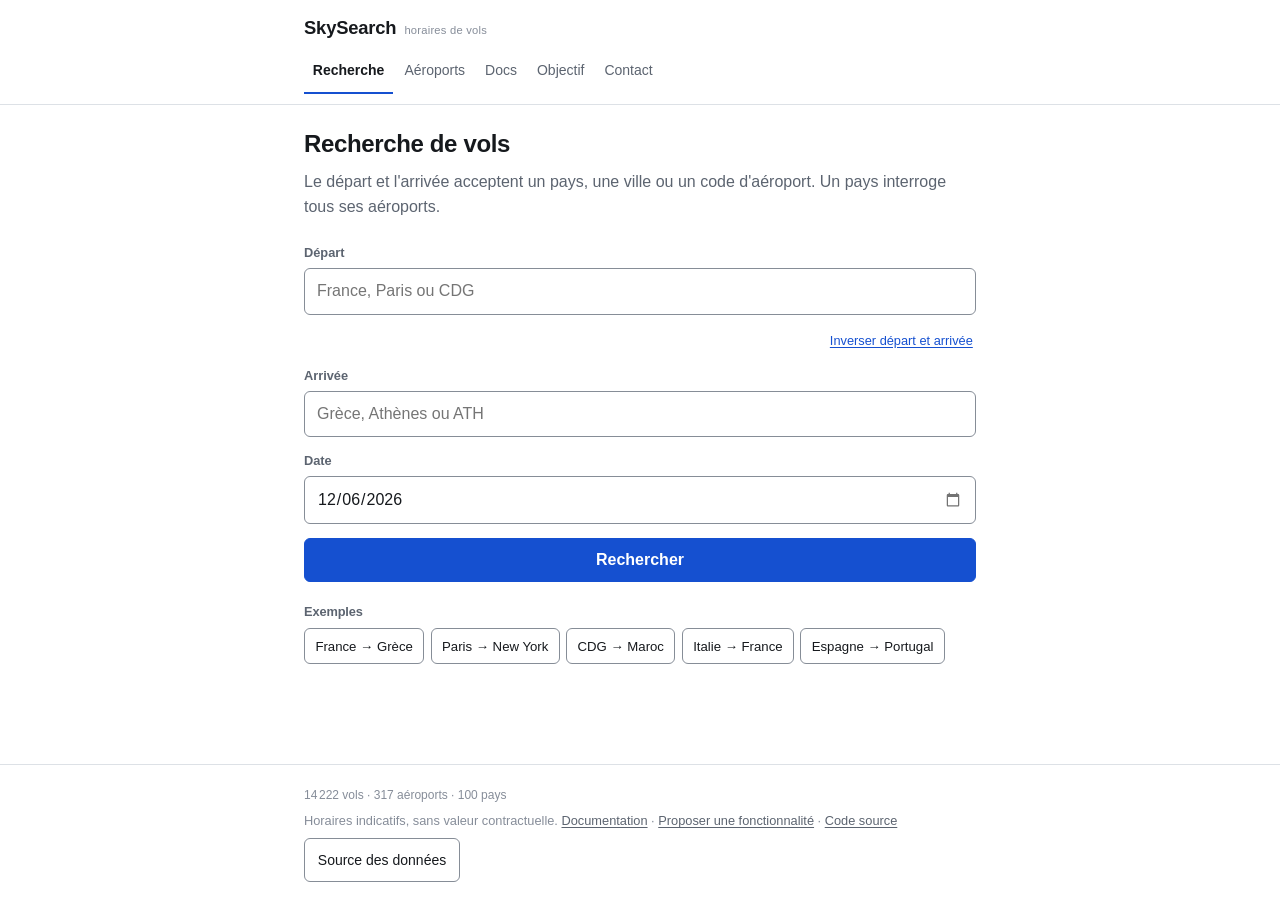
==== commit 19f8f8ce: "v5: design sobre, adaptation iPhone, pages docs/aeroports/objectif/contact Co-Authored-By: Claude Op" ====
--- a/index.html
+++ b/index.html
@@ -2,384 +2,155 @@
 <html lang="fr">
 <head>
 <meta charset="UTF-8">
-<meta name="viewport" content="width=device-width, initial-scale=1.0, viewport-fit=cover">
+<meta name="viewport" content="width=device-width, initial-scale=1, viewport-fit=cover">
 <title>SkySearch — Recherche de vols</title>
-<meta name="description" content="Recherche de vols par pays, ville ou aéroport.">
+<meta name="description" content="Recherche d'horaires de vols par pays, ville ou aéroport, sur une base de 14 222 vols.">
 <link rel="manifest" href="./manifest.json">
+<meta name="theme-color" content="#ffffff" media="(prefers-color-scheme: light)">
+<meta name="theme-color" content="#16181c" media="(prefers-color-scheme: dark)">
 <meta name="apple-mobile-web-app-capable" content="yes">
 <meta name="mobile-web-app-capable" content="yes">
-<meta name="apple-mobile-web-app-status-bar-style" content="black-translucent">
+<meta name="apple-mobile-web-app-status-bar-style" content="default">
 <meta name="apple-mobile-web-app-title" content="SkySearch">
-<meta name="theme-color" content="#060810">
 <link rel="icon" href="./icon-192.svg" type="image/svg+xml">
 <link rel="apple-touch-icon" href="./icon-192.svg">
-<link rel="preconnect" href="https://fonts.googleapis.com">
-<link rel="preconnect" href="https://fonts.gstatic.com" crossorigin>
-<link href="https://fonts.googleapis.com/css2?family=Outfit:wght@300;400;500;600;700;800&display=swap" rel="stylesheet">
-<style>
-:root{
---bg:#060810;--bg2:#0d1120;
---card:#111827;--card2:#1a2235;
---border:rgba(255,255,255,.09);--border2:rgba(255,255,255,.16);
---text:#f0f4ff;--text2:#aebbd6;--text3:#8194b8;--text4:#5b6c8f;
---accent:#6f92ff;--accent2:#8fa9ff;
---cyan:#3fe0ff;--green:#2ff0ae;--gold:#ffc061;--red:#ff7a90;--purple:#b183ff;
---sat:env(safe-area-inset-top,0px);--sab:env(safe-area-inset-bottom,0px);
-}
-*,*::before,*::after{margin:0;padding:0;box-sizing:border-box;-webkit-tap-highlight-color:transparent}
-html{height:100%;background:var(--bg)}
-body{font-family:'Outfit',-apple-system,BlinkMacSystemFont,sans-serif;background:var(--bg);color:var(--text);height:100%;overflow:hidden;display:flex;flex-direction:column;-webkit-font-smoothing:antialiased}
-:focus-visible{outline:none;box-shadow:0 0 0 3px rgba(111,146,255,.55);border-radius:10px}
-.sr-only{position:absolute;width:1px;height:1px;padding:0;margin:-1px;overflow:hidden;clip:rect(0,0,0,0);white-space:nowrap;border:0}
-.skip{position:absolute;left:-999px;top:8px;z-index:99;background:var(--accent);color:#04060d;padding:10px 16px;border-radius:10px;font-weight:700;font-size:14px}
-.skip:focus{left:8px}
-
-.bg-orbs{position:fixed;inset:0;pointer-events:none;z-index:0;overflow:hidden}
-.orb{position:absolute;border-radius:50%;filter:blur(80px)}
-.o1{width:320px;height:320px;background:radial-gradient(circle,rgba(111,146,255,.15),transparent);top:-100px;left:-80px;animation:of 14s ease-in-out infinite}
-.o2{width:280px;height:280px;background:radial-gradient(circle,rgba(177,131,255,.12),transparent);top:35%;right:-100px;animation:of 14s ease-in-out -5s infinite}
-.o3{width:220px;height:220px;background:radial-gradient(circle,rgba(63,224,255,.08),transparent);bottom:25%;left:5%;animation:of 14s ease-in-out -10s infinite}
-@keyframes of{0%,100%{transform:translateY(0) scale(1)}50%{transform:translateY(-28px) scale(1.06)}}
-.stars{position:fixed;inset:0;pointer-events:none;z-index:0}
-.star{position:absolute;border-radius:50%;background:#fff}
-
-.app{position:relative;z-index:1;display:flex;flex-direction:column;height:100%;overflow:hidden}
-.sf{height:var(--sat);background:rgba(6,8,16,.95);flex-shrink:0}
-.hdr{flex-shrink:0;background:rgba(6,8,16,.9);backdrop-filter:blur(24px);-webkit-backdrop-filter:blur(24px);padding:13px 18px 15px;border-bottom:1px solid var(--border);display:flex;align-items:center;justify-content:space-between;gap:10px}
-.hdr-logo{display:flex;align-items:center;gap:11px;min-width:0}
-.hdr-icon{width:40px;height:40px;flex-shrink:0;background:linear-gradient(135deg,var(--accent),var(--purple));border-radius:12px;display:flex;align-items:center;justify-content:center;font-size:21px;box-shadow:0 0 24px rgba(111,146,255,.35);animation:lp 3s ease-in-out infinite}
-@keyframes lp{0%,100%{box-shadow:0 0 24px rgba(111,146,255,.35)}50%{box-shadow:0 0 38px rgba(111,146,255,.6)}}
-.hdr-title{font-size:21px;font-weight:800;letter-spacing:-.5px;line-height:1.1}
-.hdr-sub{font-size:10px;color:var(--text4);letter-spacing:.06em;margin-top:2px;text-transform:uppercase}
-.hdr-right{display:flex;align-items:center;gap:8px;flex-shrink:0}
-.pill{display:inline-flex;align-items:center;gap:6px;border-radius:20px;padding:5px 11px;font-size:11px;font-weight:600;white-space:nowrap;border:1px solid}
-.pill-db{background:rgba(63,224,255,.08);border-color:rgba(63,224,255,.22);color:var(--cyan)}
-.pill-live{background:rgba(47,240,174,.09);border-color:rgba(47,240,174,.24);color:var(--green)}
-.pill-off{background:rgba(255,192,97,.1);border-color:rgba(255,192,97,.25);color:var(--gold)}
-.dot,.pdot{width:6px;height:6px;border-radius:50%;background:currentColor;flex-shrink:0;animation:blink 2.4s ease-in-out infinite}
-@keyframes blink{0%,100%{opacity:1}50%{opacity:.3}}
-.icon-btn{background:rgba(255,255,255,.07);border:1px solid var(--border);color:var(--text2);border-radius:9px;width:32px;height:32px;flex-shrink:0;display:flex;align-items:center;justify-content:center;cursor:pointer;font-size:15px;font-family:inherit;transition:background .18s,transform .12s}
-.icon-btn:hover{background:rgba(255,255,255,.13)}
-.icon-btn:active{transform:scale(.92)}
-
-.scroll{flex:1;overflow-y:auto;-webkit-overflow-scrolling:touch;overscroll-behavior:contain;padding-bottom:32px}
-.scroll::-webkit-scrollbar{width:0}
-.banner{background:rgba(111,146,255,.12);border-bottom:1px solid rgba(111,146,255,.2);padding:10px 16px;font-size:12px;color:var(--text2);line-height:1.5;display:none;flex-shrink:0;align-items:center;gap:10px}
-.banner.on{display:flex}
-.banner b{color:var(--text)}
-.banner-txt{flex:1}
-.mini-btn{background:linear-gradient(135deg,var(--accent),var(--purple));border:none;color:#fff;border-radius:9px;padding:7px 13px;font-family:inherit;font-size:12px;font-weight:700;cursor:pointer;flex-shrink:0}
-
-/* ===== FORMULAIRE ===== */
-.sw{padding:18px 16px 0}
-.form{background:linear-gradient(145deg,var(--card),var(--card2));border:1px solid var(--border2);border-radius:20px;padding:16px;box-shadow:0 8px 32px rgba(0,0,0,.32),inset 0 1px 0 rgba(255,255,255,.05);position:relative}
-.row{position:relative;margin-bottom:11px}
-.row:last-of-type{margin-bottom:0}
-.lab{display:block;font-size:10px;font-weight:700;letter-spacing:.1em;text-transform:uppercase;color:var(--text3);margin-bottom:6px}
-.inp-wrap{position:relative;display:flex;align-items:center}
-.inp-ic{position:absolute;left:14px;font-size:15px;pointer-events:none;opacity:.6}
-.inp{width:100%;background:rgba(255,255,255,.05);border:1.5px solid var(--border);border-radius:14px;padding:14px 40px 14px 40px;font-family:inherit;font-size:16px;font-weight:500;color:var(--text);outline:none;-webkit-appearance:none;transition:border-color .22s,box-shadow .22s,background .22s}
-.inp::placeholder{color:var(--text4);font-weight:400}
-.inp:focus{border-color:var(--accent);background:rgba(111,146,255,.06);box-shadow:0 0 0 3px rgba(111,146,255,.16)}
-.inp.ok{border-color:rgba(47,240,174,.4)}
-.inp-x{position:absolute;right:10px;width:26px;height:26px;border-radius:8px;border:none;background:rgba(255,255,255,.09);color:var(--text3);font-size:14px;cursor:pointer;display:none;align-items:center;justify-content:center;font-family:inherit}
-.inp-x.on{display:flex}
-.inp-x:hover{background:rgba(255,255,255,.18);color:var(--text)}
-input[type=date].inp{padding-right:14px}
-input[type=date].inp::-webkit-calendar-picker-indicator{filter:invert(.7);cursor:pointer}
-
-.swapline{display:flex;justify-content:center;height:0;position:relative;z-index:5}
-.swapbtn{position:absolute;top:-17px;width:36px;height:36px;border-radius:50%;background:linear-gradient(135deg,var(--accent),var(--purple));border:3px solid var(--card);color:#fff;font-size:15px;cursor:pointer;display:flex;align-items:center;justify-content:center;font-family:inherit;box-shadow:0 3px 14px rgba(111,146,255,.4);transition:transform .3s cubic-bezier(.2,.7,.3,1.4)}
-.swapbtn:hover{transform:rotate(180deg)}
-.swapbtn:active{transform:rotate(180deg) scale(.88)}
-
-/* résolution affichée sous le champ */
-.res{font-size:11.5px;color:var(--green);margin-top:6px;padding-left:2px;display:none;animation:fu .25s both}
-.res.on{display:block}
-.res.warn{color:var(--gold)}
-.res b{font-weight:700}
-
-/* autocomplétion */
-.ac{position:absolute;top:100%;left:0;right:0;margin-top:6px;background:#141b2c;border:1px solid var(--border2);border-radius:14px;box-shadow:0 14px 44px rgba(0,0,0,.6);max-height:290px;overflow-y:auto;z-index:30;display:none}
-.ac.on{display:block;animation:fu .18s both}
-.ac-item{display:flex;align-items:center;gap:11px;padding:11px 14px;cursor:pointer;border-bottom:1px solid rgba(255,255,255,.04);background:none;border-left:none;border-right:none;border-top:none;width:100%;text-align:left;font-family:inherit;color:var(--text)}
-.ac-item:last-child{border-bottom:none}
-.ac-item:hover,.ac-item.sel{background:rgba(111,146,255,.16)}
-.ac-ic{width:30px;height:30px;border-radius:9px;display:flex;align-items:center;justify-content:center;font-size:14px;flex-shrink:0}
-.ac-ic.c{background:rgba(177,131,255,.17);color:var(--purple)}
-.ac-ic.v{background:rgba(63,224,255,.15);color:var(--cyan)}
-.ac-ic.a{background:rgba(111,146,255,.15);color:var(--accent2)}
-.ac-main{flex:1;min-width:0}
-.ac-t{font-size:14px;font-weight:600;white-space:nowrap;overflow:hidden;text-overflow:ellipsis}
-.ac-s{font-size:11px;color:var(--text4);white-space:nowrap;overflow:hidden;text-overflow:ellipsis}
-.ac-n{font-size:10.5px;color:var(--text4);background:rgba(255,255,255,.06);border-radius:6px;padding:3px 7px;flex-shrink:0;font-weight:600}
-.ac-empty{padding:16px 14px;font-size:12.5px;color:var(--text4);text-align:center;line-height:1.6}
-
-.sbtn{width:100%;background:linear-gradient(135deg,var(--accent),var(--purple));border:none;border-radius:14px;height:54px;font-family:inherit;font-size:16px;font-weight:700;color:#fff;display:flex;align-items:center;justify-content:center;gap:9px;margin-top:14px;cursor:pointer;-webkit-appearance:none;box-shadow:0 4px 20px rgba(111,146,255,.35);transition:transform .15s,box-shadow .15s,opacity .15s}
-.sbtn:active{transform:scale(.975)}
-.sbtn:disabled{opacity:.45;cursor:not-allowed}
-.sbtn.loading svg{animation:spin .9s linear infinite}
-@keyframes spin{to{transform:rotate(360deg)}}
-
-.rowlabel{padding:16px 16px 0;font-size:10px;font-weight:700;letter-spacing:.1em;text-transform:uppercase;color:var(--text4)}
-.chips{display:flex;gap:8px;padding:9px 16px 2px;overflow-x:auto;-webkit-overflow-scrolling:touch;scrollbar-width:none}
-.chips::-webkit-scrollbar{display:none}
-.chip{background:rgba(255,255,255,.06);border:1px solid var(--border);border-radius:20px;padding:7px 14px;font-family:inherit;font-size:12px;font-weight:600;color:var(--text2);white-space:nowrap;flex-shrink:0;cursor:pointer;transition:background .18s,color .18s,transform .12s}
-.chip:hover{background:rgba(111,146,255,.16);color:var(--accent2)}
-.chip:active{transform:scale(.95)}
-.chip-x{background:rgba(255,255,255,.03);color:var(--text4);padding:7px 11px}
-
-/* ===== RÉSULTATS ===== */
-.results{padding:14px 16px 0}
-.ctx{background:linear-gradient(135deg,rgba(111,146,255,.1),rgba(177,131,255,.07));border:1px solid rgba(111,146,255,.2);border-radius:16px;padding:14px 16px;margin-bottom:12px;font-size:14px;color:var(--text2);line-height:1.6;animation:fu .35s both}
-.ctx b{color:var(--text);font-weight:700}
-.ctx-meta{display:flex;flex-wrap:wrap;gap:7px;margin-top:10px}
-.tag{display:inline-flex;align-items:center;gap:5px;border-radius:8px;padding:4px 10px;font-size:11px;font-weight:600;border:1px solid}
-.tag-d{background:rgba(111,146,255,.13);border-color:rgba(111,146,255,.26);color:var(--accent2)}
-.tag-w{background:rgba(255,192,97,.11);border-color:rgba(255,192,97,.24);color:var(--gold)}
-.tag-l{background:rgba(47,240,174,.1);border-color:rgba(47,240,174,.24);color:var(--green)}
-
-.toolbar{display:flex;align-items:center;justify-content:space-between;gap:10px;margin-bottom:12px;flex-wrap:wrap}
-.count{font-size:12px;color:var(--text3);font-weight:600}
-.count b{color:var(--text);font-size:14px}
-.sorts{display:flex;gap:6px}
-.sort-b{background:rgba(255,255,255,.05);border:1px solid var(--border);color:var(--text3);border-radius:9px;padding:6px 11px;font-family:inherit;font-size:11.5px;font-weight:600;cursor:pointer}
-.sort-b[aria-pressed=true]{background:rgba(111,146,255,.18);border-color:rgba(111,146,255,.35);color:var(--accent2)}
-
-.fc{background:linear-gradient(145deg,var(--card),var(--card2));border:1px solid var(--border);border-radius:20px;overflow:hidden;margin-bottom:13px;box-shadow:0 4px 24px rgba(0,0,0,.26);position:relative;animation:ci .42s cubic-bezier(.22,.68,0,1.15) both;animation-delay:calc(var(--i)*60ms)}
-.fc::before{content:'';position:absolute;top:0;left:0;right:0;height:1px;background:linear-gradient(90deg,transparent,rgba(111,146,255,.35),rgba(177,131,255,.3),transparent)}
-@keyframes ci{from{opacity:0;transform:translateY(16px) scale(.975)}to{opacity:1;transform:none}}
-@keyframes fu{from{opacity:0;transform:translateY(10px)}to{opacity:1;transform:none}}
-.fc-head{padding:12px 15px 10px;display:flex;align-items:center;justify-content:space-between;border-bottom:1px solid var(--border);gap:8px}
-.fc-left{display:flex;align-items:center;gap:8px;flex-wrap:wrap;min-width:0}
-.fc-num{font-size:17px;font-weight:800;letter-spacing:-.3px}
-.fc-co{font-size:11px;font-weight:600;color:var(--text3);background:rgba(255,255,255,.06);border-radius:6px;padding:3px 9px}
-.fc-act{display:flex;gap:6px;align-items:center;flex-shrink:0}
-.st{display:inline-flex;align-items:center;gap:5px;font-size:10.5px;font-weight:700;padding:4px 10px;border-radius:20px;white-space:nowrap;border:1px solid}
-.s-sched{background:rgba(111,146,255,.1);color:var(--accent2);border-color:rgba(111,146,255,.22)}
-.s-air{background:rgba(47,240,174,.11);color:var(--green);border-color:rgba(47,240,174,.24)}
-.s-land{background:rgba(255,255,255,.06);color:var(--text2);border-color:var(--border2)}
-.s-late{background:rgba(255,192,97,.12);color:var(--gold);border-color:rgba(255,192,97,.26)}
-.s-cancel{background:rgba(255,122,144,.12);color:var(--red);border-color:rgba(255,122,144,.26)}
-
-.fc-route{padding:18px 15px;display:flex;align-items:flex-start}
-.ap{flex:1;min-width:0}.ap.r{text-align:right}
-.ap-code{font-size:30px;font-weight:800;letter-spacing:-1.8px;line-height:1;background:linear-gradient(135deg,var(--accent),var(--cyan));-webkit-background-clip:text;background-clip:text;-webkit-text-fill-color:transparent}
-.ap.r .ap-code{background:linear-gradient(135deg,var(--cyan),var(--purple));-webkit-background-clip:text;background-clip:text;-webkit-text-fill-color:transparent}
-.ap-city{font-size:11.5px;color:var(--text2);margin-top:3px;font-weight:600;white-space:nowrap;overflow:hidden;text-overflow:ellipsis}
-.ap-ap{font-size:10px;color:var(--text4);white-space:nowrap;overflow:hidden;text-overflow:ellipsis}
-.t-main{font-size:21px;font-weight:800;margin-top:10px;font-variant-numeric:tabular-nums;letter-spacing:-.4px}
-.ap-tz{font-size:10px;font-weight:500;color:var(--text4);display:block;margin-top:2px}
-.nextday{font-size:10px;color:var(--gold);font-weight:700;margin-top:3px}
-.mid{flex:0 0 auto;padding:14px 4px 0;display:flex;flex-direction:column;align-items:center;gap:3px;min-width:100px}
-.arc{width:100px;height:34px;overflow:visible}
-.arc-bg{fill:none;stroke:rgba(255,255,255,.1);stroke-width:1.5}
-.arc-fg{fill:none;stroke-width:2;stroke-linecap:round;transition:stroke-dashoffset 1.2s cubic-bezier(.4,0,.2,1)}
-.arc-dot{fill:var(--text4)}
-.arc-plane{fill:var(--cyan);transition:offset-distance 1.2s cubic-bezier(.4,0,.2,1)}
-.arc-plane.flying{filter:drop-shadow(0 0 5px rgba(63,224,255,.8))}
-@supports not (offset-path: path('M0,0')){.arc-plane{display:none}}
-.mdur{font-size:10.5px;color:var(--text3);font-weight:700;white-space:nowrap}
-.mkm{font-size:9.5px;color:var(--text4);white-space:nowrap}
-
-.fc-dets{border-top:1px solid var(--border);padding:11px 15px 12px;display:grid;grid-template-columns:repeat(3,1fr);gap:10px}
-.dl{font-size:9px;color:var(--text4);text-transform:uppercase;letter-spacing:.07em;margin-bottom:2px}
-.dv{font-size:12px;font-weight:700}
-.fc-links{border-top:1px solid var(--border);padding:10px 15px;display:flex;gap:7px;overflow-x:auto;scrollbar-width:none}
-.fc-links::-webkit-scrollbar{display:none}
-.lb{display:inline-flex;align-items:center;gap:6px;padding:8px 14px;border-radius:10px;font-family:inherit;font-size:12px;font-weight:700;text-decoration:none;white-space:nowrap;flex-shrink:0;cursor:pointer;border:1px solid var(--border);color:var(--text2);background:rgba(255,255,255,.05)}
-.lb:active{transform:scale(.95);opacity:.8}
-.lb.p{background:linear-gradient(135deg,var(--accent),var(--purple));border-color:transparent;color:#fff}
-
-.more{width:100%;padding:13px;background:rgba(255,255,255,.05);border:1px solid var(--border);border-radius:14px;color:var(--text2);font-family:inherit;font-size:13px;font-weight:700;cursor:pointer;margin-bottom:13px}
-.note{background:linear-gradient(135deg,rgba(47,240,174,.06),rgba(63,224,255,.04));border:1px solid rgba(47,240,174,.14);border-radius:16px;padding:13px 15px;margin-bottom:14px;font-size:12px;color:rgba(47,240,174,.85);line-height:1.65}
-.note b{color:var(--green)}
-
-.sk{background:linear-gradient(145deg,var(--card),var(--card2));border:1px solid var(--border);border-radius:20px;padding:16px;margin-bottom:13px;animation:fu .3s both;animation-delay:calc(var(--i)*70ms)}
-.sk-row{display:flex;gap:10px;margin-bottom:14px}
-.sk-route{display:flex;gap:12px;align-items:center;margin-bottom:14px}
-.sk-b{height:12px;border-radius:6px;background:linear-gradient(90deg,rgba(255,255,255,.05) 25%,rgba(255,255,255,.13) 50%,rgba(255,255,255,.05) 75%);background-size:220% 100%;animation:shimmer 1.4s linear infinite}
-.sk-b.tall{height:38px}
-.w40{width:40px}.w50{width:50px}.w60{width:60px}.w80{width:80px}.w100{flex:1}
-@keyframes shimmer{to{background-position:-220% 0}}
-.phase{display:flex;align-items:center;gap:9px;font-size:12.5px;font-weight:600;color:var(--accent2);margin-bottom:13px;animation:fu .3s both}
-.ph-dot{width:7px;height:7px;border-radius:50%;background:var(--accent);animation:blink 1.2s ease-in-out infinite}
-
-.empty{text-align:center;padding:34px 8px;animation:fu .35s both}
-.empty-ic{font-size:44px;margin-bottom:14px;opacity:.35}
-.empty-t{font-size:18px;font-weight:800;margin-bottom:9px}
-.empty-d{font-size:13.5px;color:var(--text2);line-height:1.7;margin-bottom:19px}
-.empty-d b{color:var(--text)}
-.ex-list{display:flex;flex-direction:column;gap:8px;text-align:left}
-.ex{background:rgba(111,146,255,.08);border:1px solid rgba(111,146,255,.17);border-radius:12px;padding:11px 14px;font-family:inherit;font-size:12.5px;color:var(--text2);cursor:pointer;text-align:left;text-decoration:none;display:block}
-.ex b{color:var(--accent2)}
-.bottom{height:max(var(--sab),16px);flex-shrink:0}
-
-.toast{position:fixed;left:50%;bottom:calc(var(--sab) + 20px);transform:translate(-50%,140%);background:rgba(20,26,42,.97);border:1px solid var(--border2);color:var(--text);border-radius:13px;padding:12px 18px;font-size:13px;font-weight:600;z-index:60;box-shadow:0 10px 40px rgba(0,0,0,.5);transition:transform .34s cubic-bezier(.2,.7,.3,1.2);max-width:90vw;text-align:center}
-.toast.on{transform:translate(-50%,0)}
-
-.cfg{position:fixed;inset:0;z-index:70;background:rgba(4,6,13,.72);backdrop-filter:blur(8px);-webkit-backdrop-filter:blur(8px);display:flex;align-items:flex-end;justify-content:center;opacity:0;pointer-events:none;transition:opacity .28s}
-.cfg.on{opacity:1;pointer-events:auto}
-.cfg-box{width:100%;max-width:520px;max-height:88vh;overflow-y:auto;background:linear-gradient(160deg,var(--card),var(--bg2));border:1px solid var(--border2);border-radius:24px 24px 0 0;padding:20px 20px calc(var(--sab) + 22px);transform:translateY(100%);transition:transform .34s cubic-bezier(.2,.75,.3,1)}
-.cfg.on .cfg-box{transform:none}
-@media(min-width:560px){.cfg{align-items:center}.cfg-box{border-radius:24px;transform:translateY(20px) scale(.97)}}
-.cfg-hd{display:flex;align-items:center;justify-content:space-between;margin-bottom:6px}
-.cfg-t{font-size:19px;font-weight:800}
-.cfg-sub{font-size:12.5px;color:var(--text3);line-height:1.6;margin-bottom:16px}
-.fld{margin-bottom:14px}
-.fld label{display:block;font-size:10px;font-weight:700;letter-spacing:.1em;text-transform:uppercase;color:var(--text3);margin-bottom:7px}
-.fld input,.fld select{width:100%;background:rgba(255,255,255,.05);border:1.5px solid var(--border);border-radius:12px;padding:12px 14px;font-family:inherit;font-size:15px;color:var(--text);outline:none;-webkit-appearance:none}
-.fld input:focus,.fld select:focus{border-color:var(--accent);box-shadow:0 0 0 3px rgba(111,146,255,.16)}
-.hint{font-size:11.5px;color:var(--text4);line-height:1.6;margin-top:6px}
-.hint a{color:var(--accent2)}
-.cfg-note{background:rgba(255,192,97,.09);border:1px solid rgba(255,192,97,.2);color:var(--gold);border-radius:11px;padding:10px 13px;font-size:11.5px;line-height:1.6;margin-bottom:14px}
-.cfg-local{background:rgba(111,146,255,.08);border:1px solid rgba(111,146,255,.18);color:var(--text2);border-radius:11px;padding:11px 13px;font-size:12px;line-height:1.6;margin-bottom:14px}
-.cfg-res{border-radius:11px;padding:10px 13px;font-size:12px;line-height:1.6;margin-bottom:13px}
-.cfg-res.ok{background:rgba(47,240,174,.1);border:1px solid rgba(47,240,174,.24);color:var(--green)}
-.cfg-res.ko{background:rgba(255,122,144,.1);border:1px solid rgba(255,122,144,.24);color:var(--red)}
-.cfg-acts{display:flex;gap:9px;margin-top:4px}
-.cfg-acts button{flex:1;border-radius:13px;height:48px;font-family:inherit;font-size:14.5px;font-weight:700;cursor:pointer;border:1px solid var(--border2);background:rgba(255,255,255,.06);color:var(--text2)}
-.cfg-acts button.pri{background:linear-gradient(135deg,var(--accent),var(--purple));border-color:transparent;color:#fff}
-.cfg-acts button:active{transform:scale(.97)}
-.cfg-acts button:disabled{opacity:.5}
-
-@media (max-width:360px){.ap-code{font-size:26px}.fc-dets{grid-template-columns:repeat(2,1fr)}.mid{min-width:84px}.arc{width:84px}}
-@media (prefers-reduced-motion:reduce){
-*,*::before,*::after{animation-duration:.001ms!important;animation-iteration-count:1!important;transition-duration:.001ms!important}
-.orb,.star,.hdr-icon,.dot,.pdot,.ph-dot,.sk-b,.arc-plane{animation:none!important}
-.arc-fg,.arc-plane{transition:none!important}
-.fc,.sk{animation-delay:0s!important}
-.swapbtn:hover{transform:none}
-}
-</style>
+<link rel="stylesheet" href="./style.css">
 </head>
 <body>
 <a class="skip" href="#main">Aller au contenu</a>
-<div class="bg-orbs" aria-hidden="true"><div class="orb o1"></div><div class="orb o2"></div><div class="orb o3"></div></div>
-<div class="stars" id="starsEl" aria-hidden="true"></div>
 
-<div class="app">
-<div class="sf" aria-hidden="true"></div>
-
-<header class="hdr">
-  <div class="hdr-logo">
-    <div class="hdr-icon" aria-hidden="true">✈</div>
-    <div><div class="hdr-title">SkySearch</div><div class="hdr-sub">Recherche de vols</div></div>
-  </div>
-  <div class="hdr-right">
-    <span class="pill pill-db" id="statusPill"><span class="dot" aria-hidden="true"></span><span id="statusTxt">Base locale</span></span>
-    <button class="icon-btn" id="cfgBtn" type="button" aria-label="Réglages de la source de données">⚙</button>
+<header class="top">
+  <div class="top-in">
+    <a class="brand" href="./index.html">SkySearch <small>horaires de vols</small></a>
+    <nav class="main" aria-label="Navigation principale">
+      <ul>
+        <li><a href="./index.html" aria-current="page">Recherche</a></li>
+        <li><a href="./aeroports.html">Aéroports</a></li>
+        <li><a href="./docs.html">Docs</a></li>
+        <li><a href="./objectif.html">Objectif</a></li>
+        <li><a href="./contact.html">Contact</a></li>
+      </ul>
+    </nav>
   </div>
 </header>
 
-<div class="banner" id="installBanner" role="region" aria-label="Installation">
-  <span class="banner-txt" id="installTxt"></span>
-  <button class="mini-btn" id="installBtn" type="button" hidden>Installer</button>
-  <button class="icon-btn" id="installClose" type="button" aria-label="Fermer">✕</button>
+<main id="main">
+<div class="wrap">
+
+  <h1>Recherche de vols</h1>
+  <p class="lead">Le départ et l'arrivée acceptent un pays, une ville ou un code d'aéroport.
+    Un pays interroge tous ses aéroports.</p>
+
+  <form class="search" id="form" autocomplete="off">
+    <div class="field">
+      <label for="from">Départ</label>
+      <input type="text" id="from" placeholder="France, Paris ou CDG"
+        role="combobox" aria-expanded="false" aria-autocomplete="list"
+        aria-controls="acFrom" aria-describedby="resFrom"
+        autocapitalize="words" spellcheck="false" enterkeyhint="next">
+      <p class="resolved" id="resFrom" role="status"></p>
+      <div class="ac" id="acFrom" role="listbox" aria-label="Suggestions pour le départ"></div>
+    </div>
+
+    <div class="swap-row">
+      <button type="button" id="swap">Inverser départ et arrivée</button>
+    </div>
+
+    <div class="field">
+      <label for="to">Arrivée</label>
+      <input type="text" id="to" placeholder="Grèce, Athènes ou ATH"
+        role="combobox" aria-expanded="false" aria-autocomplete="list"
+        aria-controls="acTo" aria-describedby="resTo"
+        autocapitalize="words" spellcheck="false" enterkeyhint="search">
+      <p class="resolved" id="resTo" role="status"></p>
+      <div class="ac" id="acTo" role="listbox" aria-label="Suggestions pour l'arrivée"></div>
+    </div>
+
+    <div class="field">
+      <label for="date">Date</label>
+      <input type="date" id="date">
+    </div>
+
+    <button type="submit" class="primary" id="go">Rechercher</button>
+  </form>
+
+  <section class="shortcuts" id="recentWrap" hidden>
+    <h2>Recherches récentes</h2>
+    <ul id="recent"></ul>
+  </section>
+
+  <section class="shortcuts">
+    <h2>Exemples</h2>
+    <ul>
+      <li><button type="button" data-f="France" data-t="Grèce">France → Grèce</button></li>
+      <li><button type="button" data-f="Paris" data-t="New York">Paris → New York</button></li>
+      <li><button type="button" data-f="CDG" data-t="Maroc">CDG → Maroc</button></li>
+      <li><button type="button" data-f="Italie" data-t="France">Italie → France</button></li>
+      <li><button type="button" data-f="Espagne" data-t="Portugal">Espagne → Portugal</button></li>
+    </ul>
+  </section>
+
+  <div id="out" role="region" aria-live="polite" aria-label="Résultats de la recherche"></div>
+
 </div>
+</main>
 
-<main class="scroll" id="main">
-  <div class="sw">
-    <form class="form" id="form" autocomplete="off">
-      <div class="row">
-        <label class="lab" for="from">Départ</label>
-        <div class="inp-wrap">
-          <span class="inp-ic" aria-hidden="true">🛫</span>
-          <input class="inp" id="from" type="text" placeholder="Pays, ville ou aéroport"
-            role="combobox" aria-expanded="false" aria-autocomplete="list" aria-controls="acFrom" aria-describedby="resFrom">
-          <button class="inp-x" id="xFrom" type="button" aria-label="Effacer le départ">✕</button>
-        </div>
-        <div class="res" id="resFrom" role="status"></div>
-        <div class="ac" id="acFrom" role="listbox" aria-label="Suggestions de départ"></div>
-      </div>
+<footer class="bottom">
+  <div class="wrap">
+    <p><span class="status" id="status"></span></p>
+    <p>Horaires indicatifs, sans valeur contractuelle.
+      <a href="./docs.html">Documentation</a> ·
+      <a href="./contact.html">Proposer une fonctionnalité</a> ·
+      <a href="https://github.com/njegou/skysearch1" target="_blank" rel="noopener noreferrer">Code source</a></p>
+    <p><button class="ghost" id="cfgBtn" type="button">Source des données</button></p>
+  </div>
+</footer>
 
-      <div class="swapline"><button class="swapbtn" id="swapBtn" type="button" aria-label="Inverser départ et arrivée">⇅</button></div>
+<div id="toast" role="status" aria-live="polite"></div>
 
-      <div class="row">
-        <label class="lab" for="to">Arrivée</label>
-        <div class="inp-wrap">
-          <span class="inp-ic" aria-hidden="true">🛬</span>
-          <input class="inp" id="to" type="text" placeholder="Pays, ville ou aéroport"
-            role="combobox" aria-expanded="false" aria-autocomplete="list" aria-controls="acTo" aria-describedby="resTo">
-          <button class="inp-x" id="xTo" type="button" aria-label="Effacer l'arrivée">✕</button>
-        </div>
-        <div class="res" id="resTo" role="status"></div>
-        <div class="ac" id="acTo" role="listbox" aria-label="Suggestions d'arrivée"></div>
-      </div>
+<dialog id="cfg" aria-labelledby="cfgTitle">
+  <h2 id="cfgTitle">Source des données</h2>
+  <p class="hint" style="margin-bottom:1rem">La base embarquée répond toujours. Avec une clé,
+    SkySearch interroge en plus un fournisseur pour obtenir les vols réels du jour, quand le
+    trajet vise au plus deux aéroports de chaque côté.</p>
 
-      <div class="row">
-        <label class="lab" for="date">Date</label>
-        <div class="inp-wrap">
-          <span class="inp-ic" aria-hidden="true">📅</span>
-          <input class="inp" id="date" type="date">
-        </div>
-      </div>
-
-      <button class="sbtn" id="btn" type="submit">
-        <svg width="17" height="17" viewBox="0 0 24 24" fill="none" stroke="currentColor" stroke-width="2.5" aria-hidden="true"><circle cx="11" cy="11" r="8"/><line x1="21" y1="21" x2="16.65" y2="16.65"/></svg>
-        Rechercher
-      </button>
-    </form>
+  <div class="field">
+    <label for="cfgProvider">Fournisseur</label>
+    <select id="cfgProvider">
+      <option value="local">Base embarquée uniquement</option>
+      <option value="aerodatabox">AeroDataBox</option>
+      <option value="aviationstack">Aviationstack</option>
+    </select>
   </div>
 
-  <div id="recentWrap" hidden>
-    <div class="rowlabel">Recherches récentes</div>
-    <div class="chips" id="recent"></div>
+  <p class="notice" id="cfgLocalNote"></p>
+
+  <div id="cfgFields" hidden>
+    <p class="notice warn" id="cfgNote" hidden></p>
+    <div class="field">
+      <label for="cfgKey" id="cfgKeyLabel">Clé API</label>
+      <input type="password" id="cfgKey" placeholder="Collez votre clé" spellcheck="false">
+      <p class="hint">La clé reste dans ce navigateur.
+        <a id="cfgSignup" href="#" target="_blank" rel="noopener noreferrer">Créer un compte</a> ·
+        <a id="cfgDoc" href="#" target="_blank" rel="noopener noreferrer">Documentation</a></p>
+    </div>
+    <div class="field">
+      <label for="cfgProxy">Proxy (optionnel)</label>
+      <input type="url" id="cfgProxy" placeholder="https://mon-worker.workers.dev" spellcheck="false">
+      <p class="hint">Nécessaire si le fournisseur bloque les appels navigateur.
+        Voir <a href="./docs.html#proxy">la documentation</a>.</p>
+    </div>
+    <p class="notice" id="cfgResult" hidden></p>
   </div>
 
-  <div class="rowlabel">Exemples</div>
-  <div class="chips" id="chips">
-    <button class="chip" type="button" data-f="France" data-t="Grèce">France → Grèce</button>
-    <button class="chip" type="button" data-f="Paris" data-t="New York">Paris → New York</button>
-    <button class="chip" type="button" data-f="France" data-t="Japon">France → Japon</button>
-    <button class="chip" type="button" data-f="Espagne" data-t="Portugal">Espagne → Portugal</button>
-    <button class="chip" type="button" data-f="CDG" data-t="Maroc">CDG → Maroc</button>
-    <button class="chip" type="button" data-f="Italie" data-t="France">Italie → France</button>
+  <div class="row2" style="margin-top:1rem">
+    <button type="button" class="ghost" id="cfgTest">Tester la clé</button>
+    <button type="button" class="primary" id="cfgSave">Enregistrer</button>
   </div>
-
-  <div class="results" id="out" role="region" aria-live="polite" aria-label="Résultats"></div>
-</main>
-<div class="bottom" aria-hidden="true"></div>
-</div>
-
-<div class="toast" id="toast" role="status" aria-live="polite"></div>
-
-<div class="cfg" id="cfg" role="dialog" aria-modal="true" aria-labelledby="cfgTitle" aria-hidden="true">
-  <div class="cfg-box">
-    <div class="cfg-hd">
-      <h2 class="cfg-t" id="cfgTitle">Source des données</h2>
-      <button class="icon-btn" id="cfgClose" type="button" aria-label="Fermer">✕</button>
-    </div>
-    <p class="cfg-sub">La recherche s'appuie toujours sur la base embarquée. Avec une clé, SkySearch interroge en plus le fournisseur pour obtenir les vols réels, quand le trajet vise un ou deux aéroports précis de chaque côté.</p>
-    <div class="fld">
-      <label for="cfgProvider">Fournisseur</label>
-      <select id="cfgProvider">
-        <option value="local">Base locale uniquement</option>
-        <option value="aerodatabox">AeroDataBox</option>
-        <option value="aviationstack">Aviationstack</option>
-      </select>
-    </div>
-    <div class="cfg-local" id="cfgLocalNote"></div>
-    <div id="cfgFields" hidden>
-      <div class="cfg-note" id="cfgNote" hidden></div>
-      <div class="fld">
-        <label for="cfgKey" id="cfgKeyLabel">Clé API</label>
-        <input id="cfgKey" type="password" autocomplete="off" spellcheck="false" placeholder="Collez votre clé">
-        <p class="hint">Pas de clé ? <a id="cfgSignup" href="#" target="_blank" rel="noopener noreferrer">Créer un compte</a> · <a id="cfgDoc" href="#" target="_blank" rel="noopener noreferrer">Documentation</a></p>
-      </div>
-      <div class="fld">
-        <label for="cfgProxy">Proxy (optionnel)</label>
-        <input id="cfgProxy" type="url" autocomplete="off" spellcheck="false" placeholder="https://mon-worker.workers.dev">
-        <p class="hint">Nécessaire si le fournisseur bloque les appels navigateur, ou pour publier l'app sans exposer votre clé. Voir <code>worker.js</code>.</p>
-      </div>
-      <div class="cfg-res" id="cfgResult" hidden></div>
-    </div>
-    <div class="cfg-acts">
-      <button type="button" id="cfgTest">Tester la clé</button>
-      <button type="button" id="cfgSave" class="pri">Enregistrer</button>
-    </div>
+  <div style="margin-top:.5rem">
+    <button type="button" class="ghost" id="cfgClose" style="width:100%">Fermer</button>
   </div>
-</div>
+</dialog>
 
 <script src="./data.js"></script>
 <script src="./app.js"></script>
--- a/style.css
+++ b/style.css
@@ -0,0 +1,461 @@
+/* SkySearch — feuille de style unique.
+   Parti pris : une page de consultation, pas une vitrine. Typographie
+   système, une seule couleur d'accent, aucune animation décorative.
+   Le contraste et la lisibilité passent avant tout effet. */
+
+:root {
+  --bg: #ffffff;
+  --panel: #f6f7f9;
+  --text: #16191d;
+  --text2: #5c6470;
+  --text3: #868d99;
+  --border: #dde1e6;
+  --border2: #868d97;
+  --accent: #1550d0;
+  --accent-bg: #eef3fd;
+  --ok: #0a6c43;
+  --ok-bg: #eaf6f0;
+  --warn: #7d5200;
+  --warn-bg: #fdf4e3;
+  --bad: #a8201f;
+  --bad-bg: #fdeeee;
+
+  --sat: env(safe-area-inset-top, 0px);
+  --sab: env(safe-area-inset-bottom, 0px);
+  --sal: env(safe-area-inset-left, 0px);
+  --sar: env(safe-area-inset-right, 0px);
+
+  --sans: -apple-system, BlinkMacSystemFont, "Segoe UI", Roboto, Helvetica, Arial, sans-serif;
+  --mono: ui-monospace, SFMono-Regular, "SF Mono", Menlo, Consolas, monospace;
+}
+
+@media (prefers-color-scheme: dark) {
+  :root {
+    --bg: #16181c;
+    --panel: #1e2126;
+    --text: #e7e9ec;
+    --text2: #a5acb8;
+    --text3: #828a96;
+    --border: #2d3238;
+    --border2: #6b7179;
+    --accent: #83aaff;
+    --accent-bg: #1b2436;
+    --ok: #5fd3a0;
+    --ok-bg: #152a22;
+    --warn: #e0b263;
+    --warn-bg: #2a2317;
+    --bad: #f0908f;
+    --bad-bg: #2d1b1c;
+  }
+}
+
+* { box-sizing: border-box; }
+
+html {
+  /* iOS : empêche le redimensionnement automatique en paysage */
+  -webkit-text-size-adjust: 100%;
+  text-size-adjust: 100%;
+  background: var(--bg);
+}
+
+body {
+  margin: 0;
+  font-family: var(--sans);
+  font-size: 16px;
+  line-height: 1.55;
+  color: var(--text);
+  background: var(--bg);
+  -webkit-font-smoothing: antialiased;
+  /* iOS : supprime le flash bleu au tap, les états :active le remplacent */
+  -webkit-tap-highlight-color: transparent;
+  padding-left: var(--sal);
+  padding-right: var(--sar);
+}
+
+.wrap {
+  max-width: 44rem;
+  margin: 0 auto;
+  padding: 0 1rem;
+}
+
+a { color: var(--accent); text-decoration: underline; text-underline-offset: 2px; }
+a:hover { text-decoration-thickness: 2px; }
+
+:focus-visible {
+  outline: 2px solid var(--accent);
+  outline-offset: 2px;
+  border-radius: 3px;
+}
+
+.sr-only {
+  position: absolute; width: 1px; height: 1px; padding: 0; margin: -1px;
+  overflow: hidden; clip: rect(0, 0, 0, 0); white-space: nowrap; border: 0;
+}
+
+.skip {
+  position: absolute; left: -9999px; top: 0; z-index: 50;
+  background: var(--accent); color: #fff; padding: .7rem 1rem;
+  text-decoration: none; font-weight: 600;
+}
+.skip:focus { left: 0; }
+
+/* ---------- En-tête et navigation ---------- */
+header.top {
+  border-bottom: 1px solid var(--border);
+  padding-top: var(--sat);
+  background: var(--bg);
+}
+.top-in {
+  max-width: 44rem; margin: 0 auto;
+  padding: .85rem 1rem .6rem;
+}
+.brand {
+  display: flex; align-items: baseline; gap: .5rem;
+  font-size: 1.15rem; font-weight: 700; letter-spacing: -.01em;
+  color: var(--text); text-decoration: none;
+}
+.brand:hover { text-decoration: none; }
+.brand small {
+  font-size: .7rem; font-weight: 400; color: var(--text3);
+  letter-spacing: .02em;
+}
+
+nav.main { margin-top: .5rem; }
+nav.main ul {
+  display: flex; flex-wrap: wrap; gap: 0 .15rem;
+  list-style: none; margin: 0; padding: 0;
+}
+nav.main a {
+  display: flex; align-items: center;
+  /* 44px de haut minimum : recommandation tactile Apple */
+  min-height: 2.75rem;
+  padding: .5rem .55rem;
+  font-size: .875rem;
+  white-space: nowrap;
+  color: var(--text2);
+  text-decoration: none;
+  border-bottom: 2px solid transparent;
+}
+nav.main a:hover { color: var(--text); }
+nav.main a[aria-current="page"] {
+  color: var(--text); font-weight: 600;
+  border-bottom-color: var(--accent);
+}
+
+main { padding: 1.25rem 0 2.5rem; }
+
+/* ---------- Titres et texte courant ---------- */
+h1 { font-size: 1.5rem; font-weight: 700; margin: 0 0 .5rem; letter-spacing: -.015em; }
+h2 { font-size: 1.125rem; font-weight: 700; margin: 2rem 0 .6rem; letter-spacing: -.01em; }
+h3 { font-size: .95rem; font-weight: 700; margin: 1.5rem 0 .4rem; }
+h2:first-child, h3:first-child { margin-top: 0; }
+p { margin: 0 0 .85rem; }
+.lead { color: var(--text2); margin-bottom: 1.5rem; }
+ul.body, ol.body { margin: 0 0 .85rem; padding-left: 1.3rem; }
+ul.body li, ol.body li { margin-bottom: .35rem; }
+code {
+  font-family: var(--mono); font-size: .85em;
+  background: var(--panel); border: 1px solid var(--border);
+  border-radius: 3px; padding: .1em .35em;
+}
+pre {
+  font-family: var(--mono); font-size: .8rem; line-height: 1.5;
+  background: var(--panel); border: 1px solid var(--border);
+  border-radius: 6px; padding: .8rem; overflow-x: auto;
+  -webkit-overflow-scrolling: touch; margin: 0 0 .85rem;
+}
+pre code { background: none; border: 0; padding: 0; font-size: inherit; }
+hr { border: 0; border-top: 1px solid var(--border); margin: 2rem 0; }
+
+/* ---------- Formulaire ---------- */
+form.search { margin: 0 0 1.25rem; }
+.field { margin-bottom: .85rem; position: relative; }
+.field label {
+  display: block; font-size: .8rem; font-weight: 600;
+  color: var(--text2); margin-bottom: .3rem;
+}
+
+/* 16px minimum : en dessous, iOS zoome au focus */
+input[type="text"], input[type="date"], input[type="email"],
+input[type="url"], input[type="password"], select, textarea {
+  width: 100%;
+  font-family: var(--sans);
+  font-size: 16px;
+  line-height: 1.4;
+  color: var(--text);
+  background: var(--bg);
+  border: 1px solid var(--border2);
+  border-radius: 6px;
+  padding: .7rem .75rem;
+  min-height: 2.75rem;
+  -webkit-appearance: none;
+  appearance: none;
+}
+textarea { min-height: 7rem; resize: vertical; }
+select {
+  background-image: linear-gradient(45deg, transparent 50%, var(--text2) 50%),
+                    linear-gradient(135deg, var(--text2) 50%, transparent 50%);
+  background-position: calc(100% - 1.1rem) 1.15rem, calc(100% - .75rem) 1.15rem;
+  background-size: 6px 6px, 6px 6px;
+  background-repeat: no-repeat;
+  padding-right: 2.25rem;
+}
+input:focus, select:focus, textarea:focus {
+  outline: none;
+  border-color: var(--accent);
+  box-shadow: 0 0 0 3px var(--accent-bg);
+}
+/* iOS affiche un sélecteur natif pour les dates ; on neutralise son icône */
+input[type="date"]::-webkit-date-and-time-value { text-align: left; }
+input[type="date"]::-webkit-calendar-picker-indicator { opacity: .55; cursor: pointer; }
+
+.hint { font-size: .8rem; color: var(--text3); margin: .3rem 0 0; }
+.resolved { font-size: .8rem; color: var(--ok); margin: .3rem 0 0; display: none; }
+.resolved.on { display: block; }
+.resolved code { background: none; border: 0; padding: 0; color: inherit; }
+
+button {
+  font-family: var(--sans); font-size: 1rem;
+  min-height: 2.75rem;
+  border-radius: 6px;
+  cursor: pointer;
+  touch-action: manipulation;
+}
+button.primary {
+  width: 100%;
+  background: var(--accent); color: #fff;
+  border: 1px solid var(--accent);
+  font-weight: 600;
+  padding: .7rem 1rem;
+}
+button.primary:active { opacity: .85; }
+button.primary:disabled { opacity: .5; cursor: default; }
+button.ghost {
+  background: var(--bg); color: var(--text);
+  border: 1px solid var(--border2);
+  padding: .5rem .8rem; font-size: .875rem;
+}
+button.ghost:active { background: var(--panel); }
+.row2 { display: flex; gap: .5rem; }
+.row2 > * { flex: 1; }
+
+.swap-row { display: flex; justify-content: flex-end; margin: -.4rem 0 .5rem; }
+.swap-row button {
+  background: none; border: 0; color: var(--accent);
+  font-size: .8rem; padding: .4rem .2rem; min-height: 2.25rem;
+  text-decoration: underline; text-underline-offset: 2px;
+}
+
+/* ---------- Autocomplétion ---------- */
+.ac {
+  position: absolute; left: 0; right: 0; top: 100%; z-index: 20;
+  margin-top: 2px;
+  background: var(--bg);
+  border: 1px solid var(--border2);
+  border-radius: 6px;
+  box-shadow: 0 6px 20px rgba(0, 0, 0, .12);
+  max-height: 17rem; overflow-y: auto;
+  -webkit-overflow-scrolling: touch;
+  display: none;
+}
+.ac.on { display: block; }
+.ac button {
+  display: flex; align-items: baseline; gap: .5rem;
+  width: 100%; text-align: left;
+  background: none; border: 0;
+  border-bottom: 1px solid var(--border);
+  border-radius: 0;
+  padding: .6rem .7rem;
+  font-size: .9rem; color: var(--text);
+  min-height: 2.75rem;
+}
+.ac button:last-child { border-bottom: 0; }
+.ac button:hover, .ac button.sel { background: var(--accent-bg); }
+.ac .t { flex: 1; min-width: 0; overflow: hidden; text-overflow: ellipsis; white-space: nowrap; }
+.ac .t b { font-weight: 600; }
+.ac .s { display: block; font-size: .75rem; color: var(--text3); font-weight: 400; }
+.ac .k {
+  font-family: var(--mono); font-size: .7rem; color: var(--text3);
+  flex-shrink: 0;
+}
+
+/* ---------- Résultats ---------- */
+.summary {
+  border: 1px solid var(--border);
+  border-left: 3px solid var(--accent);
+  background: var(--panel);
+  border-radius: 0 6px 6px 0;
+  padding: .7rem .85rem;
+  font-size: .875rem;
+  margin-bottom: 1rem;
+}
+.summary p { margin: 0; }
+.summary .meta { color: var(--text2); font-size: .8rem; margin-top: .25rem; }
+
+.results-head {
+  display: flex; align-items: baseline; justify-content: space-between;
+  gap: .75rem; flex-wrap: wrap;
+  margin-bottom: .5rem;
+}
+.results-head .n { font-size: .875rem; color: var(--text2); }
+.results-head .n b { color: var(--text); }
+.sorts { display: flex; gap: .4rem; align-items: center; }
+.sorts span { font-size: .8rem; color: var(--text3); }
+.sorts button {
+  background: none; border: 0; border-bottom: 1px solid transparent;
+  color: var(--text2); font-size: .8rem; padding: .35rem .1rem;
+  min-height: 2.25rem; border-radius: 0;
+}
+.sorts button[aria-pressed="true"] {
+  color: var(--text); font-weight: 600; border-bottom-color: var(--accent);
+}
+
+ol.flights { list-style: none; margin: 0; padding: 0; border-top: 1px solid var(--border); }
+li.flight { border-bottom: 1px solid var(--border); padding: .8rem 0; }
+li.flight.off { opacity: .55; }
+
+.fl-top {
+  display: flex; align-items: baseline; justify-content: space-between;
+  gap: .6rem; margin-bottom: .4rem;
+}
+.fl-id { font-size: .875rem; }
+.fl-id b { font-family: var(--mono); font-weight: 600; font-size: .95rem; }
+.fl-id span { color: var(--text2); }
+.badge {
+  flex-shrink: 0; font-size: .7rem; font-weight: 600;
+  padding: .1rem .4rem; border-radius: 3px;
+  border: 1px solid;
+}
+.b-plan { color: var(--text2); background: var(--panel); border-color: var(--border); }
+.b-air  { color: var(--ok);   background: var(--ok-bg);   border-color: var(--ok); }
+.b-late { color: var(--warn); background: var(--warn-bg); border-color: var(--warn); }
+.b-off  { color: var(--bad);  background: var(--bad-bg);  border-color: var(--bad); }
+
+.fl-leg {
+  display: grid;
+  grid-template-columns: 1fr auto 1fr;
+  gap: .5rem;
+  align-items: baseline;
+}
+.fl-time { font-size: 1.25rem; font-weight: 600; font-variant-numeric: tabular-nums; }
+.fl-time .was {
+  display: block; font-size: .75rem; font-weight: 400;
+  color: var(--text3); text-decoration: line-through;
+}
+.fl-code { font-family: var(--mono); font-size: .8rem; color: var(--text2); }
+.fl-place { font-size: .8rem; color: var(--text2); }
+.fl-arrow { color: var(--text3); font-size: .9rem; padding: 0 .1rem; }
+.fl-right { text-align: right; }
+.fl-plus { font-size: .75rem; color: var(--warn); }
+.fl-facts {
+  font-size: .8rem; color: var(--text2);
+  margin-top: .45rem;
+}
+.fl-facts span::after { content: " · "; color: var(--text3); }
+.fl-facts span:last-child::after { content: ""; }
+.fl-links { margin-top: .45rem; font-size: .8rem; }
+.fl-links { margin-top: .2rem; display: flex; flex-wrap: wrap; gap: 0 1rem; }
+.fl-links a, .fl-links button {
+  font-size: .8rem;
+  background: none; border: 0; border-radius: 0;
+  padding: .45rem 0; min-height: 0;
+  color: var(--accent); text-decoration: underline; text-underline-offset: 3px;
+  font-family: var(--sans);
+}
+
+.notice {
+  font-size: .8rem; color: var(--text2);
+  background: var(--panel); border: 1px solid var(--border);
+  border-radius: 6px; padding: .7rem .85rem; margin-top: 1rem;
+}
+.notice b { color: var(--text); }
+.notice.warn { background: var(--warn-bg); border-color: var(--warn); color: var(--warn); }
+.notice.warn b { color: var(--warn); }
+
+.empty { padding: 1.25rem 0; }
+.empty h2 { margin-top: 0; }
+.empty ul { list-style: none; margin: .75rem 0 0; padding: 0; }
+.empty li { margin-bottom: .4rem; }
+.empty li a, .empty li button {
+  background: none; border: 0; padding: 0; min-height: 0;
+  color: var(--accent); text-decoration: underline; text-underline-offset: 2px;
+  font-size: .9rem; font-family: var(--sans); text-align: left;
+}
+
+.loading { font-size: .875rem; color: var(--text2); padding: 1rem 0; }
+
+/* ---------- Raccourcis et récents ---------- */
+.shortcuts { margin-bottom: 1.25rem; }
+.shortcuts h2 { font-size: .8rem; font-weight: 600; color: var(--text2); margin: 0 0 .4rem; }
+.shortcuts ul { display: flex; flex-wrap: wrap; gap: .4rem; list-style: none; margin: 0; padding: 0; }
+.shortcuts button {
+  background: var(--bg); border: 1px solid var(--border2);
+  color: var(--text); font-size: .825rem;
+  padding: .4rem .65rem; min-height: 2.25rem;
+}
+.shortcuts button:active { background: var(--panel); }
+.shortcuts .clear { border-style: dashed; color: var(--text3); }
+
+/* ---------- Tables ---------- */
+table { width: 100%; border-collapse: collapse; font-size: .875rem; }
+caption { text-align: left; font-size: .8rem; color: var(--text3); padding-bottom: .4rem; }
+th, td { text-align: left; padding: .5rem .5rem .5rem 0; border-bottom: 1px solid var(--border); }
+th { font-size: .75rem; font-weight: 600; color: var(--text2); text-transform: uppercase; letter-spacing: .03em; }
+td.code { font-family: var(--mono); font-weight: 600; }
+td.num { text-align: right; font-variant-numeric: tabular-nums; color: var(--text2); }
+.table-scroll { overflow-x: auto; -webkit-overflow-scrolling: touch; }
+.apn { color: var(--text3); font-size: .8rem; }
+/* Sur écran étroit, la colonne Arrivées double Départs sur un réseau
+   bidirectionnel : on la masque pour laisser respirer ville et pays. */
+@media (max-width: 34rem) {
+  th.opt, td.opt { display: none; }
+  th, td { padding-right: .35rem; }
+}
+
+dl.facts { margin: 0 0 .85rem; }
+dl.facts div { display: flex; gap: .75rem; padding: .4rem 0; border-bottom: 1px solid var(--border); font-size: .875rem; }
+dl.facts dt { flex: 0 0 11rem; color: var(--text2); margin: 0; }
+dl.facts dd { margin: 0; flex: 1; }
+@media (max-width: 30rem) {
+  dl.facts div { flex-direction: column; gap: .1rem; }
+  dl.facts dt { flex: none; font-size: .8rem; }
+}
+
+/* ---------- Pied de page ---------- */
+footer.bottom {
+  border-top: 1px solid var(--border);
+  margin-top: 2.5rem;
+  padding: 1.25rem 0 calc(1.25rem + var(--sab));
+  font-size: .8rem;
+  color: var(--text3);
+}
+footer.bottom .wrap > p { margin: 0 0 .4rem; }
+footer.bottom a { color: var(--text2); }
+
+/* ---------- Divers ---------- */
+.status {
+  font-size: .75rem; color: var(--text3);
+  display: inline-block;
+}
+#toast {
+  position: fixed; left: 50%; transform: translateX(-50%);
+  bottom: calc(1rem + var(--sab));
+  background: var(--text); color: var(--bg);
+  font-size: .875rem; padding: .6rem 1rem; border-radius: 6px;
+  max-width: calc(100vw - 2rem); text-align: center;
+  z-index: 40; opacity: 0; pointer-events: none;
+  transition: opacity .18s;
+}
+#toast.on { opacity: 1; }
+
+dialog {
+  border: 1px solid var(--border2); border-radius: 8px;
+  background: var(--bg); color: var(--text);
+  padding: 1.1rem; width: calc(100% - 2rem); max-width: 28rem;
+}
+dialog::backdrop { background: rgba(0, 0, 0, .45); }
+dialog h2 { margin-top: 0; }
+
+@media (prefers-reduced-motion: reduce) {
+  * { transition-duration: .001ms !important; animation-duration: .001ms !important; }
+}
